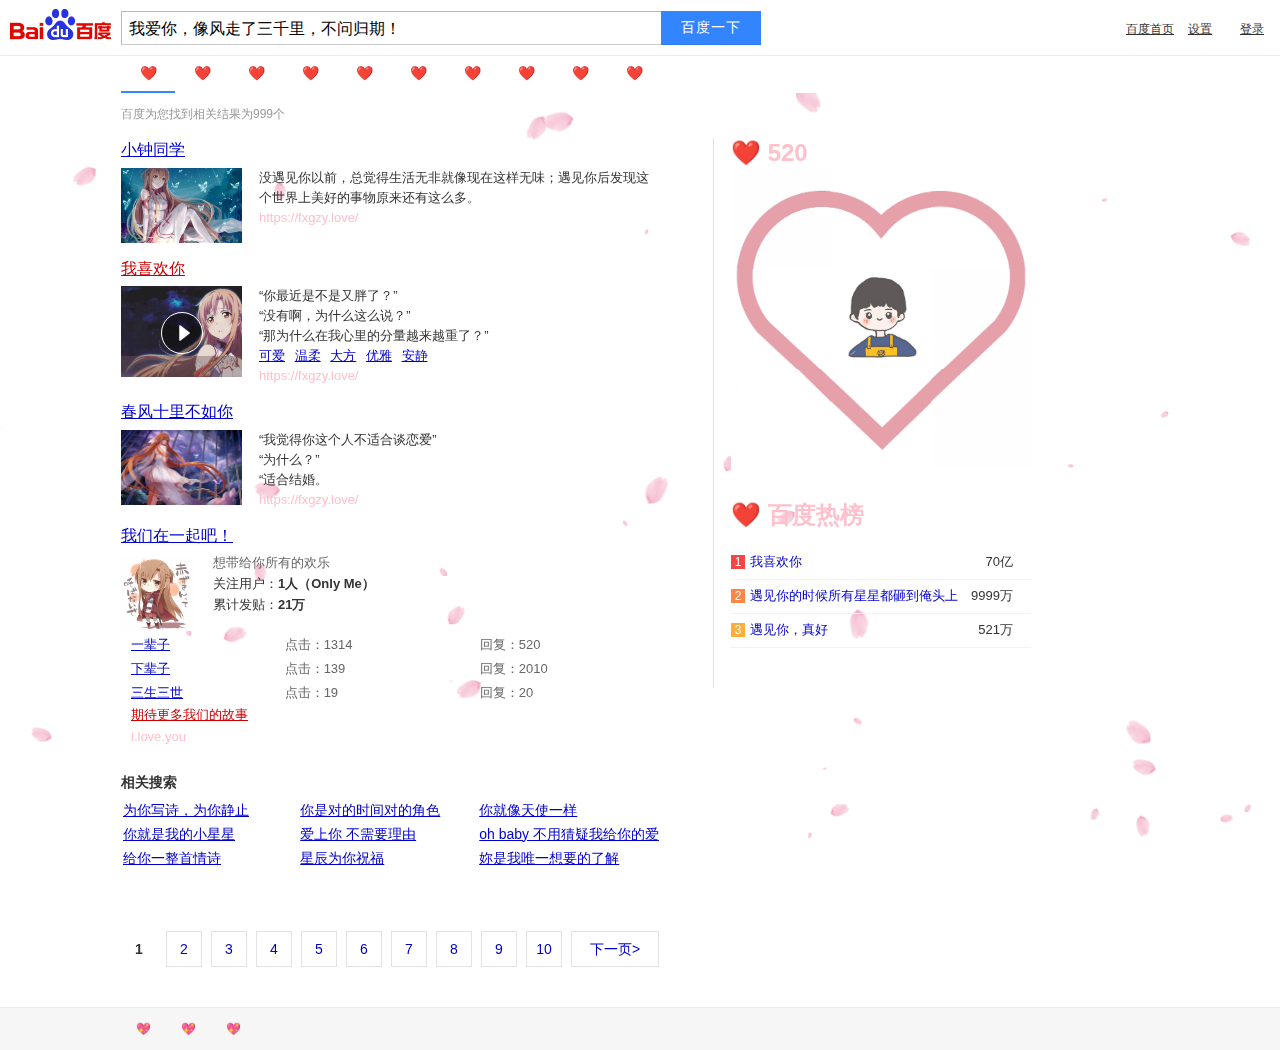
==== result.html @ 07e45dc4 "初始化" ====
<html>

<head>
    <title> 我爱你 ❤️</title>
    <meta name="language" content="zh-CN">
    <link rel="icon" type="image/x-icon" href="images/lover-icon.png">
    <link rel="search" type="application/opensearchdescription+xml" href="/content-search.xml" title="百度搜索">
    <link rel="stylesheet" href="./result.css">
</head>

<body link="#0000cc">
    <div id="wrapper" class="wrapper_l">
        <script>if (window.bds && bds.util && bds.util.setContainerWidth) {
                bds.util.setContainerWidth();
            }</script>
        <div id="head">
            <div class="head_wrapper">
                <div class="s_form">
                    <div class="s_form_wrapper">
                        <style>
                            .index-logo-srcnew {
                                display: none;
                            }

                            @media (-webkit-min-device-pixel-ratio: 2),
                            (min--moz-device-pixel-ratio: 2),
                            (-o-min-device-pixel-ratio: 2),
                            (min-device-pixel-ratio: 2) {
                                .index-logo-src {
                                    display: none;
                                }

                                .index-logo-srcnew {
                                    display: inline;
                                }
                            }
                        </style>
                        <div id="lg"><img hidefocus="true" src="images/baidu.png" width="270" height="129"></div>
                        <a href="javascript:;" id="result_logo" onmousedown="return c({'fm':'tab','tab':'logo'})"
                            target="_self"><img class="index-logo-src" src="images/baidu.png" alt="到百度首页"
                                title="到百度首页"><img class="index-logo-srcnew" src="images/baidu.png" alt="到百度首页"
                                title="到百度首页"></a>
                        <div id="form" name="f" class="fm "><input type="hidden" name="ie" value="utf-8"><input
                                type="hidden" name="f" value="8"><input type="hidden" name="rsv_bp" value="1"><input
                                type="hidden" name="ch" value=""><input type="hidden" name="tn"
                                value="SE_PclogoS_8whnvm25"><input type="hidden" name="bar" value=""><span
                                class="bg s_ipt_wr"><input id="kw" name="wd" class="s_ipt" maxlength="255"
                                    autocomplete="off" value="我爱你，像风走了三千里，不问归期！"></span><span class="bg s_btn_wr"><input
                                    type="submit" id="su" value="百度一下" class="bg s_btn"></span><span class="tools"><span
                                    id="mHolder">
                                    <div id="mCon"><span>输入法</span></div>
                                    <ul id="mMenu">
                                        <li><a href="javascript:;" name="ime_hw" target="_self">手写</a></li>
                                        <li><a href="javascript:;" name="ime_py" target="_self">拼音</a></li>
                                        <li class="ln"></li>
                                        <li><a href="javascript:;" name="ime_cl" target="_self">关闭</a></li>
                                    </ul>
                                </span></span><input type="hidden" name="oq" value="哈哈"><input type="hidden"
                                name="rsv_pq" value="b4c543330001d825"><input type="hidden" name="rsv_t"
                                value="ff166dYg03rDtVH3pdpVznQvitA+DpDrO0yeJmfh6PIgFDh++zLsp6baa2MTU0p5iCwNbWhjQVoI2g"><input
                                type="hidden" name="rqlang" value="cn"></div>
                        <div id="m"></div>
                    </div>
                </div>
                <div id="u"><a class="toindex" href="javascript:;" target="_self">百度首页</a><a href="javascript:;"
                        name="tj_settingicon" class="pf" target="_self">设置<i
                            class="c-icon c-icon-triangle-down"></i></a><a href="javascript:;" name="tj_login"
                        class="lb" onclick="return false;" target="_self">登录</a></div>
            </div>
        </div>
        <div class="s_tab" id="s_tab">
            <div class="s_tab_inner"><b>❤️</b><a href="javascript:;" wdfield="word"
                    onmousedown="return c({'fm':'tab','tab':'news'})" sync="true" target="_self">❤️</a><a
                    href="javascript:;" onmousedown="return c({'fm':'tab','tab':'video'})" target="_self">❤️</a><a
                    href="javascript:;" wdfield="word" onmousedown="return c({'fm':'tab','tab':'pic'})"
                    target="_self">❤️</a><a href="javascript:;" wdfield="word"
                    onmousedown="return c({'fm':'tab','tab':'zhidao'})" target="_self">❤️</a><a href="javascript:;"
                    wdfield="word" onmousedown="return c({'fm':'tab','tab':'wenku'})" target="_self">❤️</a><a
                    href="javascript:;" wdfield="kw" onmousedown="return c({'fm':'tab','tab':'tieba'})"
                    target="_self">❤️</a><a href="javascript:;" wdfield="q"
                    onmousedown="return c({'fm':'tab','tab':'b2b'})" target="_self">❤️</a><a href="javascript:;"
                    onmousedown="return c({'fm':'tab','tab':'map'})" target="_self">❤️</a><a href="javascript:;"
                    onmousedown="return c({'fm':'tab','tab':'more'})" target="_self">❤️</a>
            </div>
        </div>
        <div id="wrapper_wrapper">
            <!--[if IE 8]>
        <style>
            .c-input input {
                padding-top: 4px;
            }
        </style>
        <![endif]-->
            <style>
                .op-bk-polysemy-other span {
                    display: block
                }

                .op-bk-polysemy-focus a {
                    display: inline-block;
                    height: 22px;
                    line-height: 1.69em;
                    float: left;
                    border-right: 2px solid #fff;
                    background: #f5f5f5;
                    padding: 0 8px;
                    text-decoration: none;
                    color: #333
                }

                .op-bk-polysemy-focustextf span {
                    color: #38f
                }

                .op-bk-polysemy-focusrightf span {
                    display: inline-block;
                    float: left;
                    color: #ccc
                }

                .op-bk-polysemy-focusrightf a {
                    display: inline-block;
                    height: 21px;
                    line-height: 1.54em;
                    text-decoration: underline;
                    border: none;
                    background: #fff;
                    float: left;
                    padding: 0 8px;
                    color: #00c
                }

                .op-bk-polysemy-video__wrap {
                    display: none;
                    position: relative;
                    width: 100%;
                    height: 302.5px;
                    color: #fff;
                    font-size: 13px
                }

                .op-bk-polysemy-video {
                    width: 100%;
                    height: 100%;
                    outline: 0
                }

                .op-bk-polysemy-video__layer {
                    position: absolute;
                    display: none;
                    width: 100%;
                    height: 100%;
                    top: 0;
                    left: 0;
                    background-color: rgba(0, 0, 0, .6);
                    z-index: 1
                }

                .op-bk-polysemy-video__btn,
                .op-bk-polysemy-video__close,
                .op-bk-polysemy-video__replay {
                    position: absolute;
                    cursor: pointer
                }

                .op-bk-polysemy-video__close {
                    top: 5px;
                    right: 5px;
                    z-index: 2
                }

                .op-bk-polysemy-video__btn {
                    bottom: 70px;
                    left: 230px;
                    width: 76px;
                    height: 23px;
                    line-height: 23px;
                    border: 1px solid #fff;
                    text-align: center;
                    color: #fff;
                    text-decoration: none
                }

                .op-bk-polysemy-video__replay {
                    right: 10px;
                    bottom: 10px
                }

                .op-bk-polysemy-imgWrap {
                    position: relative;
                    width: 100%;
                    cursor: pointer
                }

                .op-bk-polysemy-icon {
                    position: absolute;
                    left: 40px;
                    width: 40px;
                    height: 40px;
                    border: 1px solid #fff;
                    border-radius: 50%;
                    background: url([data-uri]) no-repeat center center;
                    background-size: 100% auto
                }

                .op-bk-polysemy-logo {
                    position: absolute;
                    left: 0;
                    bottom: 0;
                    width: 100%;
                    height: 21px;
                    background: rgba(110, 88, 88, .4) url(https://baikebcs.bdimg.com/front-end/second-know/img/logo-small.png) no-repeat center center;
                    background-size: 60px auto
                }

                .op-tieba-general-otherbar span {
                    margin-left: 5px;
                    margin-right: 5px;
                    color: #999
                }

                .op-tieba-general-addnum i,
                .op-tieba-general-replay-time i {
                    font-style: normal
                }

                .op-tieba-general-mainpic {
                    position: relative
                }

                .op-tieba-general-photo {
                    position: absolute;
                    left: 0;
                    top: 0;
                    _display: none;
                    z-index: -1
                }

                .op-tieba-general-photo-link {
                    line-height: 0
                }

                .op-tieba-general-linktxt {
                    display: inline-block
                }

                .op-tieba-general-addnum,
                .op-tieba-general-replay-time {
                    color: #666
                }

                .op-tieba-general-pline {
                    margin-bottom: 3px;
                    *margin-bottom: 5px
                }

                .op-tieba-general-maintable i {
                    font-style: normal
                }

                .op-tieba-general-maintable {
                    padding-top: 2px
                }

                .op-tieba-general-mainpl {
                    padding-left: 10px
                }

                .op-tieba-general-maintable td {
                    padding-bottom: 2px;
                    padding-top: 2px
                }

                .op-tieba-general-graycolor {
                    color: #666
                }

                .op-tieba-general-main-col {
                    margin-top: -4px;
                    position: relative
                }

                .op-tieba-general-main-col p {
                    margin-top: 1px
                }

                .op-tieba-general-right {
                    margin-right: 15px
                }

                .op-tieba-general-lookmore {
                    height: 24px;
                    line-height: 24px;
                    margin-top: -2px;
                    position: relative
                }

                .op_sp_realtime_bigpic5_imgTitle span:hover {
                    text-decoration: underline
                }

                .op_sp_realtime_bigpic5_list div {
                    line-height: 1.7
                }

                .op_sp_realtime_bigpic5_list_last span {
                    padding-bottom: 5px
                }

                .op_sp_realtime_bigpic5_preBox img {
                    vertical-align: top;
                    float: left;
                    height: 81px
                }

                .op_sp_realtime_bigpic5_preBox b,
                .op_sp_realtime_bigpic5_preBox span {
                    display: block;
                    position: absolute;
                    bottom: 0;
                    left: 1px;
                    height: 20px;
                    cursor: pointer
                }

                .op_sp_realtime_bigpic5_preBox span {
                    display: block;
                    background: #000;
                    opacity: .65;
                    filter: alpha(opacity=65);
                    width: 119px
                }

                .op_sp_realtime_bigpic5_preBox b {
                    font: 400 13px/20px arial;
                    color: #fff;
                    background: url(//www.baidu.com/aladdin/img/sp_realtime/play-1.0.png) no-repeat 4px center;
                    padding-left: 20px
                }

                .source-icon {
                    vertical-align: middle;
                    width: 14px;
                    height: 14px;
                    border: 1px solid #eee;
                    border-radius: 100%;
                    margin-right: 5px;
                    margin-top: -3px
                }

                .opr-recommends-merge-title {
                    text-decoration: none
                }

                .opr-recommends-merge-title:hover {
                    text-decoration: underline
                }

                .opr-recommends-merge-imgtext {
                    display: block
                }

                .opr-recommends-merge-hide {
                    display: none
                }

                .opr-recommends-merge-p {
                    position: relative;
                    _zoom: 1
                }

                #lover {
                    transition-duration: 500ms;
                    z-index: 100000;
                }

                #lover:hover {
                    transform: scale(3);
                }

                .opr-recommends-merge-d {
                    min-height: 20px;
                    color: #999
                }

                .opr-recommends-merge-width-text {
                    width: 70px;
                    text-align: center;
                    margin: 3px auto 0;
                    font-size: 12px;
                    line-height: 18px;
                    word-break: break-all
                }

                .opr-recommends-merge-item {
                    text-align: center
                }

                .opr-recommends-merge-mask {
                    position: absolute;
                    top: 0;
                    left: 0;
                    width: 100%;
                }

                .opr-recommends-merge-more-btn i {
                    cursor: pointer
                }

                .opr-recommends-merge-layer table {
                    border-collapse: collapse;
                    border-padding: 0
                }

                .opr-recommends-merge-layer td {
                    font-size: 1em;
                    line-height: 1.67;
                    vertical-align: top
                }

                .opr-recommends-merge-lastspan {
                    display: none
                }

                .opr-recommends-merge-mbGap {
                    margin-bottom: 28px
                }

                .container_l .opr-recommends-merge-lastspan {
                    display: block
                }

                .container_l .cr-content-narrow .opr-recommends-merge-lastspan {
                    display: none
                }

                .opr-recommends-merge-dodge-wrap {
                    margin-bottom: 24px;
                    font-size: 1.1em
                }

                .opr-recommends-merge-user-layer {
                    width: 235px;
                    position: absolute;
                    border: 1px solid #eee;
                    border-radius: 2px;
                    margin-top: 10px;
                    margin-left: -60px;
                    *margin-left: -140px;
                    z-index: 998;
                    background: #fff;
                    color: #333;
                    font-size: 13px;
                    text-align: center;
                    padding: 14px 15px
                }

                .opr-recommends-merge-user-layer button {
                    margin-top: 12px;
                    font-size: 12px
                }

                .opr-recommends-merge-user-layer img {
                    top: 2px;
                    position: relative
                }

                .opr-recommends-merge-user-secondBtn {
                    margin-left: 8px
                }

                .opr-recommends-merge-user-secondBtn i {
                    -ms-transform: rotate(180deg);
                    -moz-transform: rotate(180deg);
                    -webkit-transform: rotate(180deg);
                    -o-transform: rotate(180deg)
                }

                .opr-recommends-merge-user-layer-tips {
                    position: absolute;
                    margin-top: 5px;
                    margin-left: 67px;
                    *margin-left: -22px;
                    border-left: 6px solid transparent;
                    border-right: 6px solid transparent;
                    border-bottom: 6px solid #eee;
                    width: 0;
                    height: 0;
                    z-index: 999
                }

                .opr-recommends-merge-content {
                    position: relative
                }

                .opr-recommends-merge-user-layer-tips-fff {
                    margin-top: 6px;
                    border-bottom: 6px solid #fff
                }

                .opr-recommends-merge-user-layer-hide {
                    display: none
                }

                .opr-recommends-merge-user-layer-icon {
                    position: relative;
                    top: 2px;
                    width: 14px;
                    height: 14px
                }

                .opr-recommends-merge-user-layer-con {
                    position: absolute;
                    width: 312px;
                    height: 140px;
                    top: 0;
                    padding-top: 20px;
                    z-index: 999
                }

                .opr-toplist1-title {
                    position: relative;
                    margin-bottom: 15px
                }

                .opr-toplist1-table .opr-toplist1-right {
                    text-align: right;
                    white-space: nowrap
                }

                .opr-toplist1-table .c-index {
                    min-width: 14px;
                    width: auto
                }

                .opr-toplist1-from {
                    text-align: right
                }

                .opr-toplist1-from a {
                    text-decoration: none
                }

                .opr-toplist1-new {
                    position: relative;
                    top: 1px
                }

                .opr-toplist1-st {
                    margin-bottom: 2px;
                    margin-left: 3px
                }

                .opr-toplist1-update {
                    float: right
                }

                .opr-toplist1-refresh {
                    font-size: 13px;
                    font-weight: 400;
                    text-decoration: none
                }

                .opr-toplist1-cut {
                    white-space: nowrap;
                    text-overflow: ellipsis;
                    overflow: hidden;
                    vertical-align: middle;
                    display: inline-block
                }

                .container_s .opr-toplist1-cut {
                    max-width: 217px
                }

                .container_l .opr-toplist1-cut {
                    max-width: 247px
                }
            </style>
            <div id="container" class="container_s">
                <div id="content_right" class="cr-offset">
                    <table cellspacing="0" cellpadding="0">
                        <tbody>
                            <tr>
                                <td align="left">
                                    <div id="con-ar">
                                        <div class="result-op xpath-log" tpl="right_recommends_merge"
                                            data-click="{&quot;fm&quot;:&quot;alxr&quot;,&quot;p1&quot;:1,&quot;mu&quot;:&quot;http:\/\/www.baidu.com\/s?wd=&amp;srcid=21102&quot;,&quot;rsv_stl&quot;:0,&quot;rsv_srcid&quot;:21102}">
                                            <style>
                                                .c-group-top {
                                                    margin-bottom: 0 !important;
                                                    padding: 10px 10px 11px;
                                                    border-top: 1px solid #E3E3E3;
                                                    border-left: 1px solid #E3E3E3;
                                                    border-right: 1px solid #E3E3E3
                                                }

                                                .c-group-middle {
                                                    margin-bottom: 0 !important;
                                                    padding: 0 10px 8px;
                                                    border-left: 1px solid #E3E3E3;
                                                    border-right: 1px solid #E3E3E3
                                                }

                                                .c-group-bottom {
                                                    padding: 0 10px 10px;
                                                    border-left: 1px solid #E3E3E3;
                                                    border-right: 1px solid #E3E3E3;
                                                    border-bottom: 1px solid #E3E3E3
                                                }

                                                .c-group-title {
                                                    margin-bottom: 5px
                                                }

                                                .c-group {
                                                    width: 516px !important
                                                }
                                            </style>
                                            <div class="cr-content ">
                                                <style>
                                                    .opr-recommends-merge-p,
                                                    .opr-recommends-merge-img,
                                                    .opr-recommends-merge-mask {
                                                        height: 100px;
                                                        width: 100px;
                                                    }

                                                    .opr-recommends-merge-item-vertical .opr-recommends-merge-p,
                                                    .opr-recommends-merge-item-vertical .opr-recommends-merge-img {
                                                        height: 100px;
                                                    }
                                                </style>
                                                <div class="opr-recommends-merge-content">
                                                    <div class="cr-title c-clearfix">

                                                        <span title="相关词语">❤️ 520</span>
                                                    </div>
                                                    <div class="opr-recommends-merge-panel">
                                                        <div class="c-row c-gap-top">
                                                            <div class="c-span4  opr-recommends-merge-item "
                                                                data-click="{'rsv_re_ename':'谢谢','rsv_re_uri':'3f30a2f7476349dc8a8519ace6fe312e'}">
                                                                <div class="opr-recommends-merge-p">
                                                                    <a target="_self" href="javascript:;">
                                                                        <img src="images/01.jpg"
                                                                            class="c-img c-img4 opr-recommends-merge-img"></a>
                                                                    <a class="opr-recommends-merge-mask" target="_self"
                                                                        href="javascript:;"></a>
                                                                </div>


                                                            </div>
                                                            <div class="c-span4  opr-recommends-merge-item "
                                                                data-click="{'rsv_re_ename':'怙恶不悛','rsv_re_uri':'6a9880873dcd4e22b113ff95f9b3518c'}">
                                                                <div class="opr-recommends-merge-p">
                                                                    <a target="_self" href="javascript:;"><img
                                                                            src="images/02.jpg"
                                                                            class="c-img c-img4 opr-recommends-merge-img"></a>
                                                                    <a class="opr-recommends-merge-mask" target="_self"
                                                                        href="javascript:;"></a>
                                                                </div>


                                                            </div>
                                                            <div class="c-span4  c-span-last-s opr-recommends-merge-item "
                                                                data-click="{'rsv_re_ename':'无语','rsv_re_uri':'5a8b1f6aeb344c22824de8c8e2b3932d'}">
                                                                <div class="opr-recommends-merge-p">
                                                                    <a target="_self" href="javascript:;"><img
                                                                            src="images/03.jpg"
                                                                            class="c-img c-img4 opr-recommends-merge-img"></a>
                                                                    <a class="opr-recommends-merge-mask" target="_self"
                                                                        href="javascript:;"></a>
                                                                </div>


                                                            </div>
                                                            <div class="c-span4  c-span-last opr-recommends-merge-lastspan opr-recommends-merge-item "
                                                                data-click="{'rsv_re_ename':'回话','rsv_re_uri':'bde0f4e16b1442c48ccd2aa94e74c6df'}">
                                                                <div class="opr-recommends-merge-p">
                                                                    <a target="_self" href="javascript:;"><img
                                                                            data-src="https://dss2.baidu.com/6ONYsjip0QIZ8tyhnq/it/u=3949176641,4240426765&amp;fm=58"
                                                                            data-b64-id="3949176641_4240426765_58"
                                                                            class="c-img c-img4 opr-recommends-merge-img"></a>
                                                                    <a class="opr-recommends-merge-mask" target="_self"
                                                                        href="javascript:;"></a>
                                                                </div>
                                                                <div class="c-gap-top-small"><a target="_self"
                                                                        title="回话" href="javascript:;">回话</a>
                                                                </div>
                                                                <div class="opr-recommends-merge-d">
                                                                    <p class="opr-recommends-merge-width-text">回答别人问话
                                                                    </p>
                                                                </div>
                                                            </div>
                                                        </div>
                                                        <div class="c-row c-gap-top">
                                                            <div class="c-span4  opr-recommends-merge-item "
                                                                data-click="{'rsv_re_ename':'好像','rsv_re_uri':'fb2bc6a111344a699f3e6a0ae5efca73'}">
                                                                <div class="opr-recommends-merge-p">
                                                                    <a target="_self" href="javascript:;"><img
                                                                            src="images/04.jpg"
                                                                            data-b64-id="1870460053_2750846622_58"
                                                                            class="c-img c-img4 opr-recommends-merge-img"></a>
                                                                    <a class="opr-recommends-merge-mask" target="_self"
                                                                        href="javascript:;"></a>
                                                                </div>


                                                            </div>
                                                            <div class="c-span4  opr-recommends-merge-item "
                                                                data-click="{'rsv_re_ename':'尴尬','rsv_re_uri':'ef5f4dd9033f484e8b74f3bbdd997e8e'}">
                                                                <div class="opr-recommends-merge-p" id="lover">
                                                                    <a target="_self" href="javascript:;"><img
                                                                            src="images/lover.jpg"
                                                                            data-b64-id="1356031244_4184783259_58"
                                                                            class="c-img c-img4 opr-recommends-merge-img"></a>
                                                                    <a class="opr-recommends-merge-mask" target="_self"
                                                                        href="javascript:;"></a>
                                                                </div>


                                                            </div>
                                                            <div class="c-span4  c-span-last-s opr-recommends-merge-item "
                                                                data-click="{'rsv_re_ename':'你们','rsv_re_uri':'e4d4c452e2224a50b14f78d29922ee4c'}">
                                                                <div class="opr-recommends-merge-p">
                                                                    <a target="_self" href="javascript:;"><img
                                                                            src="images/06.jpg"
                                                                            data-b64-id="4014817800_409926055_58"
                                                                            class="c-img c-img4 opr-recommends-merge-img"></a>
                                                                    <a class="opr-recommends-merge-mask" target="_self"
                                                                        href="javascript:;"></a>
                                                                </div>


                                                            </div>
                                                        </div>
                                                        <div class="c-row c-gap-top">
                                                            <div class="c-span4  opr-recommends-merge-item "
                                                                data-click="{'rsv_re_ename':'词语','rsv_re_uri':'eef583e4a993497787f59d041d7a2ae3'}">
                                                                <div class="opr-recommends-merge-p">
                                                                    <a target="_self" href="javascript:;"><img
                                                                            src="images/07.jpg"
                                                                            data-b64-id="211622640_3620576003_58"
                                                                            class="c-img c-img4 opr-recommends-merge-img"></a>
                                                                    <a class="opr-recommends-merge-mask" target="_self"
                                                                        href="javascript:;"></a>
                                                                </div>


                                                            </div>
                                                            <div class="c-span4  opr-recommends-merge-item "
                                                                data-click="{'rsv_re_ename':'纠结','rsv_re_uri':'ad0989eedaee409fac52606b8f42b5d2'}"
                                                                style="margin-top: 3px;">
                                                                <div class="opr-recommends-merge-p">
                                                                    <a target="_self" href="javascript:;"><img
                                                                            src="images/08.jpg"
                                                                            class="c-img c-img4 opr-recommends-merge-img"></a>
                                                                    <a class="opr-recommends-merge-mask" target="_self"
                                                                        href="javascript:;"></a>
                                                                </div>


                                                            </div>
                                                            <div class="c-span4  c-span-last-s opr-recommends-merge-item "
                                                                data-click="{'rsv_re_ename':'仿佛','rsv_re_uri':'49987c6f64494cd68b6dbed8dd13ab3f'}">
                                                                <div class="opr-recommends-merge-p">
                                                                    <a target="_self" href="javascript:;"><img
                                                                            src="images/09.jpg"
                                                                            class="c-img c-img4 opr-recommends-merge-img"></a>
                                                                    <a class="opr-recommends-merge-mask" target="_self"
                                                                        href="javascript:;"></a>
                                                                </div>


                                                            </div>
                                                        </div>

                                                    </div>
                                                </div>
                                            </div>
                                        </div>
                                        <div class="result-op xpath-log" tpl="right_toplist1"
                                            data-click="{&quot;fm&quot;:&quot;alxr&quot;,&quot;p1&quot;:2,&quot;mu&quot;:&quot;http:\/\/www.baidu.com&quot;,&quot;rsv_stl&quot;:0,&quot;rsv_srcid&quot;:20811}">
                                            <style>
                                                .c-group-top {
                                                    margin-bottom: 0 !important;
                                                    padding: 10px 10px 11px;
                                                    border-top: 1px solid #E3E3E3;
                                                    border-left: 1px solid #E3E3E3;
                                                    border-right: 1px solid #E3E3E3
                                                }

                                                .c-group-middle {
                                                    margin-bottom: 0 !important;
                                                    padding: 0 10px 8px;
                                                    border-left: 1px solid #E3E3E3;
                                                    border-right: 1px solid #E3E3E3
                                                }

                                                .c-group-bottom {
                                                    padding: 0 10px 10px;
                                                    border-left: 1px solid #E3E3E3;
                                                    border-right: 1px solid #E3E3E3;
                                                    border-bottom: 1px solid #E3E3E3
                                                }

                                                .c-group-title {
                                                    margin-bottom: 5px
                                                }

                                                .c-group {
                                                    width: 516px !important
                                                }
                                            </style>
                                            <div class="cr-content ">
                                                <div class="FYB_RD">
                                                    <div class="cr-title opr-toplist1-title" title="百度热榜">
                                                        ❤️ 百度热榜
                                                    </div>
                                                    <table class="c-table opr-toplist1-table">
                                                        <tbody>
                                                            <tr>

                                                                <td><span><span
                                                                            class="c-index  c-index-hot1 c-gap-icon-right-small">1</span><a
                                                                            target="_self" href="javascript:;"
                                                                            class="opr-toplist1-cut">我喜欢你
                                                                        </a></span></td>
                                                                <td class="opr-toplist1-right opr-toplist1-right-hot">
                                                                    70亿<i class="opr-toplist1-st c-icon "></i></td>
                                                            </tr>
                                                            <tr>

                                                                <td><span><span
                                                                            class="c-index  c-index-hot2 c-gap-icon-right-small">2</span><a
                                                                            target="_self" href="javascript:;"
                                                                            class="opr-toplist1-cut">遇见你的时候所有星星都砸到俺头上</a></span>
                                                                </td>
                                                                <td class="opr-toplist1-right opr-toplist1-right-hot">
                                                                    9999万<i class="opr-toplist1-st c-icon "></i></td>
                                                            </tr>
                                                            <tr>

                                                                <td><span><span
                                                                            class="c-index  c-index-hot3 c-gap-icon-right-small">3</span><a
                                                                            target="_self" href="javascript:;"
                                                                            class="opr-toplist1-cut">遇见你，真好</a></span>
                                                                </td>
                                                                <td class="opr-toplist1-right opr-toplist1-right-hot">
                                                                    521万<i class="opr-toplist1-st c-icon "></i></td>
                                                            </tr>
                                                        </tbody>


                                                    </table>
                                                </div>
                                            </div>
                                        </div>
                                    </div>
                                </td>
                            </tr>
                        </tbody>
                    </table>
                </div>
                <div class="head_nums_cont_outer OP_LOG">
                    <div class="head_nums_cont_inner" style="top:-42px">
                        <div class="search_tool_conter"><span class="c-gap-left-samll search_tool_close"><i
                                    class="c-icon searchTool-up c-icon-chevron-top-gray-s"></i>收起工具</span><span
                                class="search_tool_tf ">时间不限<i class="c-icon c-icon-triangle-down"></i></span><span
                                class="search_tool_ft c-gap-left">所有网页和文件<i
                                    class="c-icon c-icon-triangle-down"></i></span><span
                                class="search_tool_si c-gap-left">站点内检索<i
                                    class="c-icon c-icon-triangle-down"></i></span></div>
                        <div class="nums">
                            <span class="nums_text">百度为您找到相关结果为999个</span>
                        </div>
                    </div>
                </div>
                <div id="content_left">
                    <div class="result c-container " id="1" srcid="1599" tpl="se_com_default"
                        data-click="{'rsv_bdr':'0' }">
                        <h3 class="t"><a
                                data-click="{'F':'778317EA','F1':'9D73F1E4','F2':'6CA6DD6B','F3':'54E5263F','T':'1589442239','y':'FFB95FFF'}"
                                href="javascript:;" target="_self">小钟同学</a></h3>
                        <div class="c-row c-gap-top-small">
                            <div class="general_image_pic c-span6"><a class="c-img6" style="height:75px"
                                    href="javascript:;" target="_self"><img class="c-img c-img6" src="images/pic1.jpg"
                                        style="height:75px;"></a></div>
                            <div class="c-span18 c-span-last">
                                <div class="c-abstract">没遇见你以前，总觉得生活无非就像现在这样无味；遇见你后发现这个世界上美好的事物原来还有这么多。</div>
                                <div class="f13"><a target="_self" href="javascript:;" class="c-showurl"
                                        style="text-decoration:none;">https://fxgzy.love/&nbsp;</a>
                                </div>
                            </div>
                        </div>
                    </div>


                    <div class="result-op c-container xpath-log" srcid="1547" id="3" tpl="bk_polysemy"
                        mu="https://baike.baidu.com/item/哈哈/274667" data-op="{'y':'EF7F1ED6'}"
                        data-click="{'p1':'3','rsv_bdr':'0','fm':'albk',rsv_stl:''}">
                        <h3 class="t c-gap-bottom-small">
                            <a href="javascript:;" target="_self">
                                <em>我喜欢你</em></a>
                        </h3>
                        <div class="c-row">
                            <div class="op-bk-polysemy-video__wrap c-gap-bottom">
                                <i class="c-icon c-icon-close op-bk-polysemy-video__close OP_LOG_BTN"></i>
                                <div class="op-bk-polysemy-video__layer">
                                    <a class="op-bk-polysemy-video__btn" href="javascript:;" target="_self">进入百科</a>
                                    <div class="op-bk-polysemy-video__replay OP_LOG_BTN">重新播放</div>
                                </div>
                                <video class="op-bk-polysemy-video"
                                    poster="https://bkimg.cdn.bcebos.com/pic/9358d109b3de9c8282d48a5c6281800a18d843ab?x-bce-process=image/resize,m_fill,w_400,h_225,align_0"
                                    data-src="http://www.baidu.com/link?url=p4cg3b04H06K_f4_8_9eLm5Ofo2h5q64mFPehMDbCYpQKonuSDvEklzYrN8ORyx-oPswR0b_ErqUrRWQLTkZmgLk9uJVD3NAajbz6tutG5l7xSjQXeXUvnkFZyWDSCR4Yu7zfp-hugEQdauXtntcoa"
                                    controls="controls" preload="auto" controlslist="nodownload"
                                    oncontextmenu="return false">
                                </video>
                            </div>
                            <div class="c-span6">
                                <div class="op-bk-polysemy-imgWrap OP_LOG_BTN"
                                    data-url="http://www.baidu.com/link?url=2UyZke3nX7z-repkdOautH7KLfKj9p1yZ5vhXZS6MPUgjxLhX8hTtLWxAiP9cntEXLv-w2NY7TKgyxtv37yF_1wt1DVZFW4RfVGNdfSzLogHmg-zxaaPkfqcfcGrQrrY">
                                    <div class="c-img c-img6"
                                        style="height: 91px; background: url(images/pic2.jpg) no-repeat center center; background-size: cover;">
                                    </div>
                                    <i class="op-bk-polysemy-icon" style="top:25.5px"></i>
                                    <div class="op-bk-polysemy-logo"></div>
                                </div>
                            </div>
                            <div class="c-span18 c-span-last">
                                <p>“你最近是不是又胖了？”<br>
                                    “没有啊，为什么这么说？”<br>
                                    “那为什么在我心里的分量越来越重了？”</p>
                                <p>
                                    <a class="c-gap-right-small op-se-listen-recommend" href="javascript:;"
                                        target="_self" title="可爱">可爱</a>
                                    <a class="c-gap-right-small op-se-listen-recommend" href="javascript:;"
                                        target="_self" title="温柔">温柔</a>
                                    <a class="c-gap-right-small op-se-listen-recommend" href="javascript:;"
                                        target="_self" title="大方">大方</a>
                                    <a class="c-gap-right-small op-se-listen-recommend" href="javascript:;"
                                        target="_self" title="优雅">优雅</a>
                                    <a class="c-gap-right-small op-se-listen-recommend" href="javascript:;"
                                        target="_self" title="安静">安静</a>
                                </p>
                                <p class=" op-bk-polysemy-move"><span class="c-showurl">https://fxgzy.love/
                                    </span>
                                </p>
                            </div>
                        </div>
                    </div>


                    <style>
                        .c-group-top {
                            margin-bottom: 0 !important;
                            padding: 10px 10px 11px;
                            border-top: 1px solid #E3E3E3;
                            border-left: 1px solid #E3E3E3;
                            border-right: 1px solid #E3E3E3
                        }

                        .c-group-middle {
                            margin-bottom: 0 !important;
                            padding: 0 10px 8px;
                            border-left: 1px solid #E3E3E3;
                            border-right: 1px solid #E3E3E3
                        }

                        .c-group-bottom {
                            padding: 0 10px 10px;
                            border-left: 1px solid #E3E3E3;
                            border-right: 1px solid #E3E3E3;
                            border-bottom: 1px solid #E3E3E3
                        }

                        .c-group-title {
                            margin-bottom: 5px
                        }

                        .c-group {
                            width: 516px !important
                        }
                    </style>
                    <div class="result c-container " id="8" srcid="1599" tpl="se_com_default"
                        data-click="{'rsv_bdr':'0' }">
                        <h3 class="t"><a data-click="{
            'F':'778317EA',
            'F1':'9D73F1E4',
            'F2':'4CA6DC6B',
            'F3':'54E5263F',
            'T':'1589442239',
                        'y':'BFEDEDBA'
                                                }" href="javascript:;" target="_self">春风十里不如你</a></h3>
                        <div class="c-row c-gap-top-small">
                            <div class="general_image_pic c-span6"><a class="c-img6" style="height:75px"
                                    href="javascript:;" target="_self"><img class="c-img c-img6" src="images/pic3.jpg"
                                        style="height:75px;"></a></div>
                            <div class="c-span18 c-span-last">
                                <div class="c-abstract">“我觉得你这个人不适合谈恋爱”<br>
                                    “为什么？”<br>
                                    “适合结婚。</div>
                                <div class="f13"><a target="_self" href="javascript:;" class="c-showurl"
                                        style="text-decoration:none;">
                                        <style>
                                            .nor-src-wrap {
                                                position: relative;
                                            }

                                            .nor-src-icon {
                                                vertical-align: middle;
                                                width: 14px;
                                                height: 14px;
                                                border: 1px solid #eee;
                                                border-radius: 100%;
                                                margin-right: 5px;
                                                margin-top: -3px;
                                                position: relative;
                                            }

                                            .nor-src-icon-with-v {
                                                margin-right: 10px;
                                            }

                                            .nor-src-icon-v {
                                                display: inline-block;
                                                width: 10px;
                                                height: 10px;
                                                border-radius: 100%;
                                                position: absolute;
                                                left: 8px;
                                                bottom: 0;
                                                background-image: url(https://b.bdstatic.com/searchbox/icms/searchbox/img/yellow-v.png);
                                                background-size: 10px 10px;
                                            }

                                            .nor-src-icon-v.vicon-1 {
                                                background-image: url(https://b.bdstatic.com/searchbox/icms/searchbox/img/red-v.png);
                                            }

                                            .nor-src-icon-v.vicon-2 {
                                                background-image: url(https://b.bdstatic.com/searchbox/icms/searchbox/img/blue-v.png);
                                            }

                                            .nor-src-icon-v.vicon-3 {
                                                background-image: url(https://b.bdstatic.com/searchbox/icms/searchbox/img/yellow-v.png);
                                            }
                                        </style>
                                        <span class="nor-src-wrap">https://fxgzy.love/</span>
                                    </a>

                                </div>
                            </div>
                        </div>
                    </div>
                    <div class="result-op c-container xpath-log" srcid="10" fk="哈哈" id="6" tpl="tieba_general"
                        mu="http://tieba.baidu.com/f?kw=%B9%FE%B9%FE&amp;fr=ala0&amp;loc=rec" data-op="{'y':'EBFB5B77'}"
                        data-click="{'p1':'6','rsv_bdr':'0','fm':'alop',rsv_stl:'5'}">
                        <h3 class="t c-gap-bottom-small">
                            <a href="javascript:;" target="_self">
                                我们在一起吧！</a>
                        </h3>
                        <style>
                            .op-tieba-general-mainpic {
                                width: 75px;
                                margin-right: 17px;
                                float: left;
                            }

                            .op-tieba-general-main-con {
                                width: 259px;
                                float: left;
                            }

                            .op-tieba-general-main-col {
                                width: 443px;
                            }

                            .op-tieba-general-leftimg-main {
                                width: 351px;
                            }
                        </style>
                        <table class="op-tieba-general-maintable" width="100%" cellspacing="0" cellpadding="0"
                            border="0">
                            <tbody>
                                <tr>
                                    <td class="op-tieba-general-firsttd" colspan="3">
                                        <div class="op-tieba-general-mainpic"><a class="op-tieba-general-photo-link"
                                                href="javascript:;" target="_self"><img class="c-img4"
                                                    src="./images/pic4.jpg"></a>
                                        </div>
                                        <div class="op-tieba-general-main-col op-tieba-general-main-con">
                                            <p class="c-gray">想带给你所有的欢乐</p>
                                            <p><span>关注用户：<strong>1人（Only Me）</strong></span></p>
                                            <p><span>累计发贴：<strong>21万</strong></span></p>

                                        </div>
                                    </td>
                                </tr>
                                <tr>
                                    <td class="op-tieba-general-firsttd op-tieba-general-mainpl"><a href="javascript:;"
                                            target="_self" class="op-tieba-general-linktxt">一辈子</a>
                                    </td>
                                    <td class="op-tieba-general-graycolor"><span class="c-gap-right-small">点击：<i
                                                class="op-mthread1-clicknum">1314</i></span></td>
                                    <td class="op-tieba-general-graycolor"><span>回复：<i
                                                class="op-mthread1-replaynumber">520</i></span>
                                    </td>
                                </tr>
                                <tr>
                                    <td class="op-tieba-general-firsttd op-tieba-general-mainpl"><a href="javascript:;"
                                            target="_self" class="op-tieba-general-linktxt">下辈子</a>
                                    </td>
                                    <td class="op-tieba-general-graycolor"><span class="c-gap-right-small">点击：<i
                                                class="op-mthread2-clicknum">139</i></span></td>
                                    <td class="op-tieba-general-graycolor"><span>回复：<i
                                                class="op-mthread2-replaynumber">2010</i></span>
                                    </td>
                                </tr>
                                <tr>
                                    <td class="op-tieba-general-firsttd op-tieba-general-mainpl"><a href="javascript:;"
                                            target="_self" class="op-tieba-general-linktxt">三生三世</a>
                                    </td>
                                    <td class="op-tieba-general-graycolor"><span class="c-gap-right-small">点击：<i
                                                class="op-mthread3-clicknum">19</i></span></td>
                                    <td class="op-tieba-general-graycolor"><span>回复：<i
                                                class="op-mthread3-replaynumber">20</i></span></td>
                                </tr>
                            </tbody>
                        </table>
                        <div class="op-tieba-general-lookmore op-tieba-general-mainpl"><a href="javascript:;"
                                target="_self"><em>期待更多我们的故事</em></a>
                        </div>
                        <div class="c-showurl op-tieba-general-mainpl">
                            <span class="c-showurl">i.love.you</span><span class="c-tools"
                                id="tools_14207815823447778962_6"><a class="c-tip-icon" href="javascript:;"
                                    target="_self"><i class="c-icon c-icon-triangle-down-g"></i></a></span><a
                                target="_self" href="javascript:;"></a>
                        </div>
                    </div>
                    <style>
                        .c-group-top {
                            margin-bottom: 0 !important;
                            padding: 10px 10px 11px;
                            border-top: 1px solid #E3E3E3;
                            border-left: 1px solid #E3E3E3;
                            border-right: 1px solid #E3E3E3
                        }

                        .c-group-middle {
                            margin-bottom: 0 !important;
                            padding: 0 10px 8px;
                            border-left: 1px solid #E3E3E3;
                            border-right: 1px solid #E3E3E3
                        }

                        .c-group-bottom {
                            padding: 0 10px 10px;
                            border-left: 1px solid #E3E3E3;
                            border-right: 1px solid #E3E3E3;
                            border-bottom: 1px solid #E3E3E3
                        }

                        .c-group-title {
                            margin-bottom: 5px
                        }

                        .c-group {
                            width: 516px !important
                        }
                    </style>
                </div>
                <div style="clear:both;height:0;"></div>
                <div id="rs">
                    <div class="tt">相关搜索</div>
                    <table cellpadding="0">
                        <tbody>
                            <tr>
                                <th>
                                    <a href="javascript:;" target="_self">为你写诗，为你静止</a>
                                </th>
                                <td></td>
                                <th>
                                    <a href="javascript:;" target="_self">你是对的时间对的角色</a>
                                </th>
                                <td></td>
                                <th>
                                    <a href="javascript:;" target="_self">你就像天使一样</a>
                                </th>
                            </tr>
                            <tr>
                                <th>
                                    <a href="javascript:;" target="_self">你就是我的小星星</a>
                                </th>
                                <td></td>
                                <th>
                                    <a href="javascript:;" target="_self">爱上你
                                        不需要理由</a>
                                </th>
                                <td></td>
                                <th>
                                    <a href="javascript:;" target="_self">oh
                                        baby 不用猜疑我给你的爱</a>
                                </th>
                            </tr>
                            <tr>
                                <th>
                                    <a href="javascript:;" target="_self">给你一整首情诗</a>
                                </th>
                                <td></td>
                                <th>
                                    <a href="javascript:;" target="_self">星辰为你祝福</a>
                                </th>
                                <td></td>
                                <th>
                                    <a href="javascript:;" target="_self">妳是我唯一想要的了解 </a>
                                </th>
                            </tr>
                        </tbody>
                    </table>
                </div>
                <div id="page">
                    <strong><span class="fk fk_cur"><i class="c-icon c-icon-bear-p"></i></span><span
                            class="pc">1</span></strong><a href="javascript:;" target="_self"><span class="fk fkd"><i
                                class="c-icon c-icon-bear-pn"></i></span><span class="pc">2</span></a><a
                        href="javascript:;" target="_self"><span class="fk"><i
                                class="c-icon c-icon-bear-pn"></i></span><span class="pc">3</span></a><a
                        href="javascript:;" target="_self"><span class="fk fkd"><i
                                class="c-icon c-icon-bear-pn"></i></span><span class="pc">4</span></a><a
                        href="javascript:;" target="_self"><span class="fk"><i
                                class="c-icon c-icon-bear-pn"></i></span><span class="pc">5</span></a><a
                        href="javascript:;" target="_self"><span class="fk fkd"><i
                                class="c-icon c-icon-bear-pn"></i></span><span class="pc">6</span></a><a
                        href="javascript:;" target="_self"><span class="fk"><i
                                class="c-icon c-icon-bear-pn"></i></span><span class="pc">7</span></a><a
                        href="javascript:;" target="_self"><span class="fk fkd"><i
                                class="c-icon c-icon-bear-pn"></i></span><span class="pc">8</span></a><a
                        href="javascript:;" target="_self"><span class="fk"><i
                                class="c-icon c-icon-bear-pn"></i></span><span class="pc">9</span></a><a
                        href="javascript:;" target="_self"><span class="fk fkd"><i
                                class="c-icon c-icon-bear-pn"></i></span><span class="pc">10</span></a><a
                        href="javascript:;" class="n" target="_self">下一页&gt;</a>
                </div>
                <div id="content_bottom">
                </div>
            </div>
            <div id="foot">
                <div class="foot-inner"><span id="help" style="float:left;padding-left:121px"><a href="javascript:;"
                            target="_self"
                            onmousedown="return c({'fm':'behb','tab':'help','url':this.href,'title':this.innerHTML})">💖</a><a
                            href="javascript:;" target="_self"
                            onmousedown="return c({'fm':'behb','tab':'jubao','url':this.href,'title':this.innerHTML})">💖</a><a
                            class="feedback" onclick="return false;" href="javascript:;" target="_self"
                            onmousedown="return ns_c({'fm':'behb','tab':'feedback'})">💖</a></span></div>
            </div>
            <div class="c-tips-container" id="c-tips-container"></div>
        </div>
    </div>
    <audio id="music" autoplay="autoplay" loop="loop">
        <source src="./bgMusic.mp3" type="audio/mpeg">
    </audio>
    <script type="text/javascript"
        src="https://dss1.bdstatic.com/5eN1bjq8AAUYm2zgoY3K/r/www/cache/static/protocol/https/jquery/jquery-1.10.2.min_65682a2.js"></script>
    <script src="sakura.js"></script>
    <script>
        let loveWords = [
            '如果我不讨你喜欢，你直接爱上我好了',
            '打你名字再多遍都不费劲，输入法会自己跑出来',
            '你喜欢星星吗？我才不摘给你，我要把它们藏进我的眼睛，每天对着你blingbling',
            '你笑的时候真好看，像月牙里装满了星星',
            '我不知道流星能飞多久，值不值得追求;我不知道樱花能开多久，值不值得等候。但我知道你就像烟花般美丽，像恒星般永恒，值得我用一生去保留',
            '如果一滴水代表一个祝福，我送你一个东海;如果一颗星代表一份幸福，我送你一条银河;如果一棵树代表一份思念，我送你一片森林',
            '不思进取，思你',
            '时光还在，你还在',
            '假如可以的话，我愿意花去生命中的每一分每一秒，陪着你',
            '唱一首写不完的歌，荡漾着爱你的音符',
            '对于世界而言，你是一个人;但是对于我而言，你是我的整个世界',
        ];
        let allLinks = document.getElementsByTagName("a");
        for (let i = 0; i < allLinks.length; i++) {
            allLinks[i].href = "javascript:;"
            allLinks[i].target = "_self";
            allLinks[i].onclick = () => {
                document.getElementById("music").play();
                alert(loveWords[Math.floor(Math.random() * loveWords.length)]);
            };
        }
    </script>
    <script src="./cursor-effect.js"></script>
    <canvas
        style="position: fixed; left: 0px; top: 0px; z-index: 2147483647; pointer-events: none; width: 1214px; height: 925px;"
        width="1214" height="925"></canvas>
    <!---->
    <canvas height="925" width="1214" style="position: fixed;left: 0;top: 0;pointer-events: none;z-index: -1;"
        id="canvas_sakura"></canvas>
    <!---->

</body>

</html>
---- result.css ----
body {
    color: #333;
    background: #fff;
    padding: 6px 0 0;
    margin: 0;
    position: relative;
    min-width: 900px
}

body,
th,
td,
.p1,
.p2 {
    font-family: arial
}

p,
form,
ol,
ul,
li,
dl,
dt,
dd,
h3 {
    margin: 0;
    padding: 0;
    list-style: none
}

input {
    padding-top: 0;
    padding-bottom: 0;
    -moz-box-sizing: border-box;
    -webkit-box-sizing: border-box;
    box-sizing: border-box
}

table,
img {
    border: 0
}

td {
    font-size: 9pt;
    line-height: 18px
}

em {
    font-style: normal;
    color: #c00
}

a em {
    text-decoration: underline
}

cite {
    font-style: normal;
    color: pink
}

.m,
a.m {
    color: #666
}

a.m:visited {
    color: #606
}

.g,
a.g {
    color: pink
}

.c {
    color: #77c
}

.f14 {
    font-size: 14px
}

.f10 {
    font-size: 10.5pt
}

.f16 {
    font-size: 16px
}

.f13 {
    font-size: 13px
}

.bg {
    background-image: url(https://dss1.bdstatic.com/5eN1bjq8AAUYm2zgoY3K/r/www/cache/static/protocol/https/global/img/icons_441e82f.png);
    _background-image: url(https://dss1.bdstatic.com/5eN1bjq8AAUYm2zgoY3K/r/www/cache/static/protocol/https/global/img/icons_d5b04cc.gif);
    background-repeat: no-repeat
}

#u,
#head,
#tool,
#search,
#foot {
    font-size: 12px
}

.logo {
    width: 117px;
    height: 38px;
    cursor: pointer
}

.p1 {
    line-height: 120%;
    margin-left: -12pt
}

.p2 {
    width: 100%;
    line-height: 120%;
    margin-left: -12pt
}

#wrapper {
    _zoom: 1
}

#container {
    word-break: break-all;
    word-wrap: break-word;
    position: relative
}

.container_s {
    width: 1002px
}

.container_l {
    width: 1222px
}

#content_left {
    width: 636px;
    float: left;
    padding-left: 35px
}

#content_right {
    border-left: 1px solid #e1e1e1;
    float: right
}

.container_s #content_right {
    width: 271px
}

.container_l #content_right {
    width: 434px
}

.content_none {
    padding-left: 35px
}

#u {
    color: #999;
    white-space: nowrap;
    position: absolute;
    right: 10px;
    top: 4px;
    z-index: 299
}

#u a {
    color: #00c;
    margin: 0 5px
}

#u .reg {
    margin: 0
}

#u .last {
    margin-right: 0
}

#u .un {
    font-weight: 700;
    margin-right: 5px
}

#u ul {
    width: 100%;
    background: #fff;
    border: 1px solid #9b9b9b
}

#u li {
    height: 25px
}

#u li a {
    width: 100%;
    height: 25px;
    line-height: 25px;
    display: block;
    text-align: left;
    text-decoration: none;
    text-indent: 6px;
    margin: 0;
    filter: none \9
}

#u li a:hover {
    background: #ebebeb
}

#u li.nl {
    border-top: 1px solid #ebebeb
}

#user {
    display: inline-block
}

#user_center {
    position: relative;
    display: inline-block
}

#user_center .user_center_btn {
    margin-right: 5px
}

.userMenu {
    width: 64px;
    position: absolute;
    right: 7px;
    _right: 2px;
    top: 15px;
    top: 14px \9;
    *top: 15px;
    padding-top: 4px;
    display: none;
    *background: #fff
}

#head {
    padding-left: 35px;
    margin-bottom: 20px;
    width: 900px
}

.fm {
    clear: both;
    position: relative;
    z-index: 297
}

.nv a,
.nv b,
.btn,
#page,
#more {
    font-size: 14px
}

.s_nav {
    height: 45px
}

.s_nav .s_logo {
    margin-right: 20px;
    float: left
}

.s_nav .s_logo img {
    border: 0;
    display: block
}

.s_tab {
    line-height: 18px;
    padding: 20px 0 0;
    float: left
}

.s_nav a {
    color: #00c;
    font-size: 14px
}

.s_nav b {
    font-size: 14px
}

.s_ipt_wr {
    width: 536px;
    height: 30px;
    display: inline-block;
    margin-right: 5px;
    background-position: 0 -96px;
    border: 1px solid #b6b6b6;
    border-color: #7b7b7b #b6b6b6 #b6b6b6 #7b7b7b;
    vertical-align: top
}

.s_ipt {
    width: 523px;
    height: 22px;
    font: 16px/18px arial;
    line-height: 22px;
    margin: 5px 0 0 7px;
    padding: 0;
    background: #fff;
    border: 0;
    outline: 0;
    -webkit-appearance: none
}

.s_btn {
    width: 95px;
    height: 32px;
    padding-top: 2px \9;
    font-size: 14px;
    padding: 0;
    background-color: #ddd;
    background-position: 0 -48px;
    border: 0;
    cursor: pointer
}

.s_btn_h {
    background-position: -240px -48px
}

.s_btn_wr {
    width: 97px;
    height: 34px;
    display: inline-block;
    background-position: -120px -48px;
    *position: relative;
    z-index: 0;
    vertical-align: top
}

.fm_red .s_ipt_wr,
.fm_red .s_ipt_wr.iptfocus,
.fm_red .s_ipt_wr:hover,
.fm_red .s_ipt_wr.ipthover {
    border-color: #e10602 transparent #e10602 #e10602
}

.fm_red .s_btn {
    background-color: #e10602;
    border-bottom: 1px solid #c30602
}

.yy_fm .s_ipt_wr,
.yy_fm .s_ipt_wr.iptfocus,
.yy_fm .s_ipt_wr:hover,
.yy_fm .s_ipt_wr.ipthover {
    border-color: #e10602 transparent #e10602 #e10602;
    animation: yy-ipt .2s;
    -moz-animation: yy-ipt .2s;
    -webkit-animation: yy-ipt .2s;
    -o-animation: yy-ipt .2s
}

.yy_fm .s_btn {
    background-color: #e10602;
    border-bottom: 1px solid #c30602;
    animation: yunying .2s;
    -moz-animation: yunying .2s;
    -webkit-animation: yunying .2s;
    -o-animation: yunying .2s
}

.yy_fm_blue .s_ipt_wr,
.yy_fm_blue .s_ipt_wr.iptfocus,
.yy_fm_blue .s_ipt_wr:hover,
.yy_fm_blue .s_ipt_wr.ipthover {
    animation: yy-ipt-blue .2s;
    border-color: #4791ff transparent #4791ff #4791ff
}

.yy_fm_blue .s_btn {
    animation: yunying-blue .2s;
    background-color: #3385ff;
    border-bottom: 1px solid #2d78f4
}

@keyframes yy-ipt {
    0% {
        border-color: #4791ff transparent #4791ff #4791ff
    }

    100% {
        border-color: #e10602 transparent #e10602 #e10602
    }
}

@-moz-keyframes yy-ipt {
    0% {
        border-color: #4791ff transparent #4791ff #4791ff
    }

    100% {
        border-color: #e10602 transparent #e10602 #e10602
    }
}

@-webkit-keyframes yy-ipt {
    0% {
        border-color: #4791ff transparent #4791ff #4791ff
    }

    100% {
        border-color: #e10602 transparent #e10602 #e10602
    }
}

@-o-keyframes yy-ipt {
    0% {
        border-color: #4791ff transparent #4791ff #4791ff
    }

    100% {
        border-color: #e10602 transparent #e10602 #e10602
    }
}

@keyframes yy-ipt-blue {
    0% {
        border-color: #e10602 transparent #e10602 #e10602
    }

    100% {
        border-color: #4791ff transparent #4791ff #4791ff
    }
}

@-moz-keyframes yy-ipt-blue {
    0% {
        border-color: #e10602 transparent #e10602 #e10602
    }

    100% {
        border-color: #4791ff transparent #4791ff #4791ff
    }
}

@-webkit-keyframes yy-ipt-blue {
    0% {
        border-color: #e10602 transparent #e10602 #e10602
    }

    100% {
        border-color: #4791ff transparent #4791ff #4791ff
    }
}

@-o-keyframes yy-ipt-blue {
    0% {
        border-color: #e10602 transparent #e10602 #e10602
    }

    100% {
        border-color: #4791ff transparent #4791ff #4791ff
    }
}

@keyframes yunying {
    0% {
        background-color: #3385ff;
        border-bottom: 1px solid #2d78f4
    }

    100% {
        background-color: #e10602;
        border-bottom: 1px solid #c30602
    }
}

@-moz-keyframes yunying {
    0% {
        background-color: #3385ff;
        border-bottom: 1px solid #2d78f4
    }

    100% {
        background-color: #e10602;
        border-bottom: 1px solid #c30602
    }
}

@-webkit-keyframes yunying {
    0% {
        background-color: #3385ff;
        border-bottom: 1px solid #2d78f4
    }

    100% {
        background-color: #e10602;
        border-bottom: 1px solid #c30602
    }
}

@-o-keyframes yunying {
    0% {
        background-color: #3385ff;
        border-bottom: 1px solid #2d78f4
    }

    100% {
        background-color: #e10602;
        border-bottom: 1px solid #c30602
    }
}

@keyframes yunying-blue {
    0% {
        background-color: #e10602;
        border-bottom: 1px solid #c30602
    }

    100% {
        background-color: #3385ff;
        border-bottom: 1px solid #2d78f4
    }
}

@-moz-keyframes yunying-blue {
    0% {
        background-color: #e10602;
        border-bottom: 1px solid #c30602
    }

    100% {
        background-color: #3385ff;
        border-bottom: 1px solid #2d78f4
    }
}

@-webkit-keyframes yunying-blue {
    0% {
        background-color: #e10602;
        border-bottom: 1px solid #c30602
    }

    100% {
        background-color: #3385ff;
        border-bottom: 1px solid #2d78f4
    }
}

@-o-keyframes yunying-blue {
    0% {
        background-color: #e10602;
        border-bottom: 1px solid #c30602
    }

    100% {
        background-color: #3385ff;
        border-bottom: 1px solid #2d78f4
    }
}

.sethf {
    padding: 0;
    margin: 0;
    font-size: 14px
}

.set_h {
    display: none;
    behavior: url(#default#homepage)
}

.set_f {
    display: none
}

.shouji {
    margin-left: 19px
}

.shouji a {
    text-decoration: none
}

#head .bdsug {
    top: 33px
}

#search form {
    position: relative
}

#search form .bdsug {
    bottom: 33px
}

.bdsug {
    display: none;
    position: absolute;
    z-index: 1;
    width: 538px;
    background: #fff;
    border: 1px solid #ccc;
    _overflow: hidden;
    box-shadow: 1px 1px 3px #ededed;
    -webkit-box-shadow: 1px 1px 3px #ededed;
    -moz-box-shadow: 1px 1px 3px #ededed;
    -o-box-shadow: 1px 1px 3px #ededed
}

.bdsug.bdsugbg ul {
    background: url(https://dss1.bdstatic.com/5eN1bjq8AAUYm2zgoY3K/r/www/cache/static/protocol/https/home/img/sugbg_1762fe7.png) 100% 100% no-repeat;
    background-size: 100px 110px;
    background-image: url(https://dss1.bdstatic.com/5eN1bjq8AAUYm2zgoY3K/r/www/cache/static/protocol/https/home/img/sugbg_90fc9cf.gif) \9
}

.bdsug li {
    width: 522px;
    color: #000;
    font: 14px arial;
    line-height: 22px;
    padding: 0 8px;
    position: relative;
    cursor: default
}

.bdsug li.bdsug-s {
    background: #f0f0f0
}

.bdsug-store span,
.bdsug-store b {
    color: #7A77C8
}

.bdsug-store-del {
    font-size: 12px;
    color: #666;
    text-decoration: underline;
    position: absolute;
    right: 8px;
    top: 0;
    cursor: pointer;
    display: none
}

.bdsug-s .bdsug-store-del {
    display: inline-block
}

.bdsug-ala {
    display: inline-block;
    border-bottom: 1px solid #e6e6e6
}

.bdsug-ala h3 {
    line-height: 14px;
    background: url(//www.baidu.com/img/sug_bd.png) no-repeat left center;
    margin: 8px 0 5px;
    font-size: 12px;
    font-weight: 400;
    color: #7B7B7B;
    padding-left: 20px
}

.bdsug-ala p {
    font-size: 14px;
    font-weight: 700;
    padding-left: 20px
}

.bdsug .bdsug-direct {
    width: auto;
    padding: 0;
    border-bottom: 1px solid #f1f1f1
}

.bdsug .bdsug-direct p {
    color: #00c;
    font-weight: 700;
    line-height: 34px;
    padding: 0 8px;
    cursor: pointer;
    white-space: nowrap;
    overflow: hidden
}

.bdsug .bdsug-direct p img {
    width: 16px;
    height: 16px;
    margin: 7px 6px 9px 0;
    vertical-align: middle
}

.bdsug .bdsug-direct p span {
    margin-left: 8px
}

.bdsug .bdsug-direct p i {
    font-size: 12px;
    line-height: 100%;
    font-style: normal;
    font-weight: 400;
    color: #fff;
    background-color: #2b99ff;
    display: inline;
    text-align: center;
    padding: 1px 5px;
    *padding: 2px 5px 0;
    margin-left: 8px;
    overflow: hidden
}

.bdsug .bdsug-pcDirect {
    color: #000;
    font-size: 14px;
    line-height: 30px;
    height: 30px;
    background-color: #f8f8f8
}

.bdsug .bdsug-pc-direct-tip {
    position: absolute;
    right: 15px;
    top: 8px;
    width: 55px;
    height: 15px;
    display: block;
    background: url(https://dss1.bdstatic.com/5eN1bjq8AAUYm2zgoY3K/r/www/cache/static/protocol/https/global/img/pc_direct_42d6311.png) no-repeat 0 0
}

.bdsug li.bdsug-pcDirect-s {
    background-color: #f0f0f0
}

.bdsug .bdsug-pcDirect-is {
    color: #000;
    font-size: 14px;
    line-height: 22px;
    background-color: #f8f8f8
}

.bdsug .bdsug-pc-direct-tip-is {
    position: absolute;
    right: 15px;
    top: 3px;
    width: 55px;
    height: 15px;
    display: block;
    background: url(https://dss1.bdstatic.com/5eN1bjq8AAUYm2zgoY3K/r/www/cache/static/protocol/https/global/img/pc_direct_42d6311.png) no-repeat 0 0
}

.bdsug li.bdsug-pcDirect-is-s {
    background-color: #f0f0f0
}

.bdsug .bdsug-pcDirect-s .bdsug-pc-direct-tip,
.bdsug .bdsug-pcDirect-is-s .bdsug-pc-direct-tip-is {
    background-position: 0 -15px
}

.bdsug .bdsug-newicon {
    color: #929292;
    opacity: .7;
    font-size: 12px;
    display: inline-block;
    line-height: 22px;
    letter-spacing: 2px
}

.bdsug .bdsug-s .bdsug-newicon {
    opacity: 1
}

.bdsug .bdsug-newicon i {
    letter-spacing: 0;
    font-style: normal
}

.bdsug .bdsug-feedback-wrap {
    text-align: right;
    background: #fafafa;
    color: #666;
    height: 25px;
    line-height: 27px
}

.bdsug .bdsug-feedback {
    margin-right: 10px;
    text-decoration: underline;
    color: #666
}

.toggle-underline {
    text-decoration: none
}

.toggle-underline:hover {
    text-decoration: underline
}

#tb_mr {
    color: #00c;
    cursor: pointer;
    position: relative;
    z-index: 298
}

#tb_mr b {
    font-weight: 400;
    text-decoration: underline
}

#tb_mr small {
    font-size: 11px
}

#page {
    font: 14px arial;
    white-space: nowrap;
    padding-left: 35px
}

#page a,
#page strong {
    display: inline-block;
    vertical-align: text-bottom;
    height: 66px;
    text-align: center;
    line-height: 34px;
    text-decoration: none;
    overflow: hidden;
    margin-right: 9px;
    background: #fff
}

#page a {
    cursor: pointer
}

#page a:hover {
    background: 0 0
}

#page .n:hover,
#page a:hover .pc {
    background: #f2f8ff;
    border: 1px solid #38f
}

#page .n {
    height: 34px;
    padding: 0 18px;
    border: 1px solid #e1e2e3
}

#page span {
    display: block
}

#page .pc {
    width: 34px;
    height: 34px;
    border: 1px solid #e1e2e3;
    cursor: pointer
}

#page .fk {
    width: 24px;
    height: 24px;
    margin-bottom: 6px;
    margin-left: 6px;
    cursor: pointer
}

#page strong .fk,
#page strong .pc {
    cursor: auto
}

#page .fk .c-icon-bear-pn {
    top: -3px;
    position: relative
}

#page .fkd .c-icon-bear-pn {
    top: 3px;
    position: relative
}

#page .fk_cur .c-icon-bear-p {
    top: -2px;
    position: relative
}

#page strong .pc {
    border: 0;
    width: 36px;
    height: 36px;
    line-height: 36px
}

#page .nums {
    display: inline-block;
    vertical-align: text-bottom;
    height: 36px;
    line-height: 36px;
    margin-left: 10px
}

#rs {
    width: 900px;
    background: #fff;
    padding: 8px 0;
    margin: 20px 0 0 15px
}

#rs td {
    width: 5%
}

#rs th {
    font-size: 14px;
    font-weight: 400;
    line-height: 19px;
    white-space: nowrap;
    text-align: left;
    vertical-align: top
}

#rs .tt {
    font-weight: 700;
    padding: 0 10px 0 20px
}

#rs_top {
    font-size: 14px;
    margin-bottom: 22px
}

#rs_top a {
    margin-right: 18px
}

#container .rs {
    margin: 30px 0 20px;
    padding: 5px 0 15px;
    font-size: 14px;
    width: 540px;
    padding-left: 121px;
    position: relative;
    background-color: #fafafa
}

#container .noback {
    background-color: #fff
}

#content_left .rs {
    margin-left: -121px
}

#container .rs table {
    width: 540px
}

#container .rs td {
    width: 5px
}

#container .rs th {
    font-size: 14px;
    font-weight: 400;
    white-space: nowrap;
    text-align: left;
    vertical-align: top;
    width: 175px;
    line-height: 22px
}

#container .rs .tt {
    font-weight: 700;
    padding: 0 10px 0 20px;
    padding: 0;
    line-height: 30px;
    font-size: 16px
}

#container .rs a {
    margin: 0;
    height: 24px;
    width: 173px;
    display: inline-block;
    line-height: 25px;
    border: 1px solid #ebebeb;
    text-align: center;
    vertical-align: middle;
    overflow: hidden;
    outline: 0;
    color: #333;
    background-color: #fff;
    text-decoration: none
}

#container .rs a:hover {
    border-color: #388bff
}

.c-tip-con .c-tip-menu-b ul {
    width: 100px
}

.c-tip-con .c-tip-menu-b ul {
    text-align: center
}

.c-tip-con .c-tip-menu-b li a {
    display: block;
    text-decoration: none;
    cursor: pointer;
    background-color: #fff;
    padding: 3px 0;
    color: #666
}

.c-tip-con .c-tip-menu-b li a:hover {
    display: block;
    background-color: #ebebeb
}

#search {
    width: 900px;
    padding: 35px 0 16px 35px
}

#search .s_help {
    position: relative;
    top: 10px
}

#foot {
    height: 20px;
    line-height: 20px;
    color: #77c;
    background: #e6e6e6;
    text-align: center
}

#foot span {
    color: #666
}

.site_tip {
    font-size: 12px;
    margin-bottom: 20px
}

.site_tip_icon {
    width: 56px;
    height: 56px;
    background: url(//www.baidu.com/aladdin/img/tools/tools-3.png) -288px 0 no-repeat
}

.to_zhidao,
.to_tieba,
.to_zhidao_bottom {
    font-size: 16px;
    line-height: 24px;
    margin: 20px 0 0 35px
}

.to_tieba .c-icon-tieba {
    float: left
}

.f {
    line-height: 115%;
    *line-height: 120%;
    font-size: 100%;
    width: 33.7em;
    word-break: break-all;
    word-wrap: break-word
}

.h {
    margin-left: 8px;
    width: 100%
}

.r {
    word-break: break-all;
    cursor: hand;
    width: 238px
}

.t {
    font-weight: 400;
    font-size: medium;
    margin-bottom: 1px
}

.pl {
    padding-left: 3px;
    height: 8px;
    padding-right: 2px;
    font-size: 14px
}

.mo,
a.mo:link,
a.mo:visited {
    color: #666;
    font-size: 100%;
    line-height: 10px
}

.htb {
    margin-bottom: 5px
}

.jc a {
    color: #c00
}

a font[size="3"] font,
font[size="3"] a font {
    text-decoration: underline
}

div.blog,
div.bbs {
    color: #707070;
    padding-top: 2px;
    font-size: 13px
}

.result {
    width: 33.7em;
    table-layout: fixed
}

.result-op .f {
    word-wrap: normal
}

.nums {
    font-size: 12px;
    color: #999
}

.tools {
    position: absolute;
    top: 10px;
    white-space: nowrap
}

#mHolder {
    width: 62px;
    position: relative;
    z-index: 296;
    top: -18px;
    margin-left: 9px;
    margin-right: -12px;
    display: none
}

#mCon {
    height: 18px;
    position: absolute;
    top: 3px;
    top: 6px \9;
    cursor: pointer;
    line-height: 18px
}

.wrapper_l #mCon {
    right: 7px
}

#mCon span {
    color: #00c;
    display: block
}

#mCon .hw {
    text-decoration: underline;
    cursor: pointer;
    display: inline-block
}

#mCon .pinyin {
    display: inline-block
}

#mCon .c-icon-chevron-unfold2 {
    margin-left: 5px
}

#mMenu {
    width: 56px;
    border: 1px solid #9b9b9b;
    position: absolute;
    right: 7px;
    top: 23px;
    display: none;
    background: #fff
}

#mMenu a {
    width: 100%;
    height: 100%;
    color: #00c;
    display: block;
    line-height: 22px;
    text-indent: 6px;
    text-decoration: none;
    filter: none \9
}

#mMenu a:hover {
    background: #ebebeb
}

#mMenu .ln {
    height: 1px;
    background: #ebebeb;
    overflow: hidden;
    font-size: 1px;
    line-height: 1px;
    margin-top: -1px
}

.op_LAMP {
    background: url(//www.baidu.com/cache/global/img/aladdinIcon-1.0.gif) no-repeat 0 2px;
    color: #77C;
    display: inline-block;
    font-size: 13px;
    height: 12px;
    *height: 14px;
    width: 16px;
    text-decoration: none;
    zoom: 1
}

.EC_mr15 {
    margin-left: 0
}

.pd15 {
    padding-left: 0
}

.map_1 {
    width: 30em;
    font-size: 80%;
    line-height: 145%
}

.map_2 {
    width: 25em;
    font-size: 80%;
    line-height: 145%
}

.favurl {
    background-repeat: no-repeat;
    background-position: 0 1px;
    padding-left: 20px
}

.dan_tip {
    font-size: 12px;
    margin-top: 4px
}

.dan_tip a {
    color: #b95b07
}

#more,
#u ul,
#mMenu,
.msg_holder {
    box-shadow: 1px 1px 2px #ccc;
    -moz-box-shadow: 1px 1px 2px #ccc;
    -webkit-box-shadow: 1px 1px 2px #ccc;
    filter: progid:DXImageTransform.Microsoft.Shadow(Strength=2, Direction=135, Color=#cccccc) \9
}

.hit_top {
    line-height: 18px;
    margin: 0 15px 10px 0;
    width: 516px
}

.hit_top .c-icon-bear {
    height: 18px;
    margin-right: 4px
}

#rs_top_new,
.hit_top_new {
    width: 538px;
    font-size: 13px;
    line-height: 1.54;
    word-wrap: break-word;
    word-break: break-all;
    margin: 0 0 14px
}

.zhannei-si {
    margin: 0 0 10px 121px
}

.zhannei-si-none {
    margin: 10px 0 -10px 121px
}

.zhannei-search {
    margin: 10px 0 0 121px;
    color: #999;
    font-size: 14px
}

.f a font[size="3"] font,
.f font[size="-1"] a font {
    text-decoration: underline
}

h3 a font {
    text-decoration: underline
}

.c-title {
    font-weight: 400;
    font-size: 16px
}

.c-title-size {
    font-size: 16px
}

.c-abstract {
    font-size: 13px
}

.c-abstract-size {
    font-size: 13px
}

.c-showurl {
    color: pink;
    font-size: 13px
}

.c-showurl-color {
    color: pink
}

.c-cache-color {
    color: #666
}

.c-lightblue {
    color: #77c
}

.c-highlight-color {
    color: #c00
}

.c-clearfix:after {
    content: ".";
    display: block;
    height: 0;
    clear: both;
    visibility: hidden
}

.c-clearfix {
    zoom: 1
}

.c-wrap {
    word-break: break-all;
    word-wrap: break-word
}

.c-icons-outer {
    overflow: hidden;
    display: inline-block;
    vertical-align: bottom;
    *vertical-align: -1px;
    _vertical-align: bottom
}

.c-icons-inner {
    margin-left: -4px;
    display: inline-block
}

.c-container table.result,
.c-container table.result-op {
    width: 100%
}

.c-container td.f {
    font-size: 13px;
    line-height: 1.54;
    width: auto
}

.c-container .vd_newest_main {
    width: auto
}

.c-customicon {
    display: inline-block;
    width: 16px;
    height: 16px;
    vertical-align: text-bottom;
    font-style: normal;
    overflow: hidden
}

.c-tip-icon i {
    display: inline-block;
    cursor: pointer
}

.c-tip-con {
    position: absolute;
    z-index: 1;
    top: 22px;
    left: -35px;
    background: #fff;
    border: 1px solid #dcdcdc;
    border: 1px solid rgba(0, 0, 0, .2);
    -webkit-transition: opacity .218s;
    transition: opacity .218s;
    -webkit-box-shadow: 0 2px 4px rgba(0, 0, 0, .2);
    box-shadow: 0 2px 4px rgba(0, 0, 0, .2);
    padding: 5px 0;
    display: none;
    font-size: 12px;
    line-height: 20px
}

.c-tip-arrow {
    width: 0;
    height: 0;
    font-size: 0;
    line-height: 0;
    display: block;
    position: absolute;
    top: -16px
}

.c-tip-arrow-down {
    top: auto;
    bottom: 0
}

.c-tip-arrow em,
.c-tip-arrow ins {
    width: 0;
    height: 0;
    font-size: 0;
    line-height: 0;
    display: block;
    position: absolute;
    border: 8px solid transparent;
    border-style: dashed dashed solid
}

.c-tip-arrow em {
    border-bottom-color: #d8d8d8
}

.c-tip-arrow ins {
    border-bottom-color: #fff;
    top: 2px
}

.c-tip-arrow-down em,
.c-tip-arrow-down ins {
    border-style: solid dashed dashed;
    border-color: transparent
}

.c-tip-arrow-down em {
    border-top-color: #d8d8d8
}

.c-tip-arrow-down ins {
    border-top-color: #fff;
    top: -2px
}

.c-tip-arrow .c-tip-arrow-r {
    border-bottom-color: #82c9fa;
    top: 2px
}

.c-tip-arrow-down .c-tip-arrow-r {
    border-bottom-color: transparent;
    top: -2px
}

.c-tip-arrow .c-tip-arrow-c {
    border-bottom-color: #fecc47;
    top: 2px
}

.c-tip-arrow-down .c-tip-arrow-c {
    border-bottom-color: transparent;
    top: -2px
}

.c-tip-con h3 {
    font-size: 12px
}

.c-tip-con .c-tip-title {
    margin: 0 10px;
    display: inline-block;
    width: 239px
}

.c-tip-con .c-tip-info {
    color: #666;
    margin: 0 10px 1px;
    width: 239px
}

.c-tip-con .c-tip-cer {
    width: 370px;
    color: #666;
    margin: 0 10px 1px
}

.c-tip-con .c-tip-title {
    width: auto;
    _width: 354px
}

.c-tip-con .c-tip-item-i {
    padding: 3px 0 3px 20px;
    line-height: 14px
}

.c-tip-con .c-tip-item-i .c-tip-item-icon {
    margin-left: -20px
}

.c-tip-con .c-tip-menu ul {
    width: 74px
}

.c-tip-con .c-tip-menu ul {
    text-align: center
}

.c-tip-con .c-tip-menu li a {
    display: block;
    text-decoration: none;
    cursor: pointer;
    background-color: #fff;
    padding: 3px 0;
    color: #0000d0
}

.c-tip-con .c-tip-menu li a:hover {
    display: block;
    background-color: #ebebeb
}

.c-tip-con .c-tip-notice {
    width: 239px;
    padding: 0 10px
}

.c-tip-con .c-tip-notice .c-tip-notice-succ {
    color: #4cbd37
}

.c-tip-con .c-tip-notice .c-tip-notice-fail {
    color: #f13F40
}

.c-tip-con .c-tip-notice .c-tip-item-succ {
    color: #444
}

.c-tip-con .c-tip-notice .c-tip-item-fail {
    color: #aaa
}

.c-tip-con .c-tip-notice .c-tip-item-fail a {
    color: #aaa
}

.c-tip-close {
    right: 10px;
    position: absolute;
    cursor: pointer
}

.ecard {
    height: 86px;
    overflow: hidden
}

.c-tools {
    display: inline
}

.c-tools-share {
    width: 239px;
    padding: 0 10px
}

.c-fanyi {
    display: none;
    width: 20px;
    height: 20px;
    border: solid 1px #d1d1d1;
    cursor: pointer;
    position: absolute;
    margin-left: 516px;
    text-align: center;
    color: #333;
    line-height: 22px;
    opacity: .9;
    background-color: #fff
}

.c-fanyi:hover {
    background-color: #39f;
    color: #fff;
    border-color: #39f;
    opacity: 1
}

.c-fanyi-title,
.c-fanyi-abstract {
    display: none
}

.icp_info {
    color: #666;
    margin-top: 2px;
    font-size: 13px
}

.icon-gw,
.icon-unsafe-icon {
    background: #2c99ff;
    vertical-align: text-bottom;
    *vertical-align: baseline;
    height: 16px;
    padding-top: 0;
    padding-bottom: 0;
    padding-left: 6px;
    padding-right: 6px;
    line-height: 16px;
    _padding-top: 2px;
    _height: 14px;
    _line-height: 14px;
    font-size: 12px;
    font-family: simsun;
    margin-left: 10px;
    overflow: hidden;
    display: inline-block;
    -moz-border-radius: 1px;
    -webkit-border-radius: 1px;
    border-radius: 1px;
    color: #fff
}

a.icon-gw {
    color: #fff;
    background: #2196ff;
    text-decoration: none;
    cursor: pointer
}

a.icon-gw:hover {
    background: #1e87ef
}

a.icon-gw:active {
    height: 15px;
    _height: 13px;
    line-height: 15px;
    _line-height: 13px;
    padding-left: 5px;
    background: #1c80d9;
    border-left: 1px solid #145997;
    border-top: 1px solid #145997
}

.icon-unsafe-icon {
    background: #e54d4b
}

#con-at {
    margin-bottom: 9px;
    padding-left: 121px;
    border-bottom: 1px #ebebeb solid
}

#con-at .result-op {
    font-size: 13px;
    line-height: 1.52em
}

.wrapper_l #con-at .result-op {
    width: 1058px
}

.wrapper_s #con-at .result-op {
    width: 869px
}

#con-ar {
    margin-bottom: 40px
}

#con-ar .result-op {
    margin-bottom: 28px;
    font-size: 13px;
    line-height: 1.52em
}

.result_hidden {
    position: absolute;
    top: -10000px;
    left: -10000px
}

#content_left .result-op,
#content_left .result {
    margin-bottom: 14px;
    border-collapse: collapse
}

#content_left .c-border .result-op,
#content_left .c-border .result {
    margin-bottom: 25px
}

#content_left .c-border .result-op:last-child,
#content_left .c-border .result:last-child {
    margin-bottom: 12px
}

#content_left .result .f,
#content_left .result-op .f {
    padding: 0
}

.subLink_factory {
    border-collapse: collapse
}

.subLink_factory td {
    padding: 0
}

.subLink_factory td.middle,
.subLink_factory td.last {
    color: #666
}

.subLink_factory td a {
    text-decoration: underline
}

.subLink_factory td.rightTd {
    text-align: right
}

.subLink_factory_right {
    width: 100%
}

.subLink_factory_left td {
    padding-right: 26px
}

.subLink_factory_left td.last {
    padding: 0
}

.subLink_factory_left td.first {
    padding-right: 75px
}

.subLink_factory_right td {
    width: 90px
}

.subLink_factory_right td.first {
    width: auto
}

.subLink_answer {
    padding-top: 4px
}

.subLink_answer li {
    margin-bottom: 4px
}

.subLink_answer h4 {
    margin: 0;
    padding: 0;
    font-weight: 400
}

.subLink_answer .label_wrap span {
    display: inline-block;
    color: #666;
    margin-right: 8px
}

.subLink_answer .label_wrap span em {
    color: #666;
    padding-left: 8px
}

.subLink_answer span.c-icon {
    margin-right: 4px
}

.subLink_answer_dis {
    padding: 0 3px
}

.subLink_answer .date {
    color: #666
}

.general_image_pic a {
    background: #fff no-repeat center center;
    text-decoration: none;
    display: block;
    overflow: hidden;
    text-align: left
}

.res_top_banner {
    height: 36px;
    text-align: left;
    border-bottom: 1px solid #e3e3e3;
    background: #f7f7f7;
    font-size: 13px;
    padding-left: 8px;
    color: #333;
    position: relative;
    z-index: 302
}

.res_top_banner span {
    _zoom: 1
}

.res_top_banner .res_top_banner_icon {
    background-position: 0 -216px;
    width: 18px;
    height: 18px;
    margin: 9px 10px 0 0
}

.res_top_banner .res_top_banner_icon_baiduapp {
    background: url(https://dss1.bdstatic.com/5eN1bjq8AAUYm2zgoY3K/r/www/cache/static/protocol/https/global/img/baiduappLogo_de45621.png) no-repeat 0 0;
    width: 24px;
    height: 24px;
    margin: 3px 10px 0 0;
    position: relative;
    top: 3px
}

.res_top_banner .res_top_banner_icon_windows {
    background: url(https://dss1.bdstatic.com/5eN1bjq8AAUYm2zgoY3K/r/www/cache/static/protocol/https/global/img/winlogo_e925689.png) no-repeat 0 0;
    width: 18px;
    height: 18px;
    margin: 9px 10px 0 0
}

.res_top_banner .res_top_banner_download {
    display: inline-block;
    width: 65px;
    line-height: 21px;
    padding-top: 1px;
    margin: 0 0 0 10px;
    color: #333;
    background: #fbfbfb;
    border: 1px solid #b4b6b8;
    text-align: center;
    text-decoration: none
}

.res_top_banner .res_top_banner_download:hover {
    border: 1px solid #38f
}

.res_top_banner .res_top_banner_download:active {
    background: #f0f0f0;
    border: 1px solid #b4b6b8
}

.res_top_banner .res_top_banner_close {
    background-position: -672px -144px;
    cursor: pointer;
    position: absolute;
    right: 10px;
    top: 10px
}

.res_top_banner_for_win {
    height: 34px;
    text-align: left;
    border-bottom: 1px solid #f0f0f0;
    background: #fdfdfd;
    font-size: 13px;
    padding-left: 12px;
    color: #333;
    position: relative;
    z-index: 302
}

.res_top_banner_for_win span {
    _zoom: 1;
    color: #666
}

.res_top_banner_for_win .res_top_banner_download {
    display: inline-block;
    width: auto;
    line-height: 21px;
    _padding-top: 1px;
    margin: 0 0 0 16px;
    color: #333;
    text-align: left;
    text-decoration: underline
}

.res_top_banner_for_win .res_top_banner_icon_windows {
    background: url(https://dss1.bdstatic.com/5eN1bjq8AAUYm2zgoY3K/r/www/cache/static/protocol/https/global/img/winlogo_e925689.png) no-repeat 0 0;
    width: 18px;
    height: 18px;
    margin: 8px 8px 0 0
}

.res_top_banner_for_win .res_top_banner_close {
    background-position: -672px -144px;
    cursor: pointer;
    position: absolute;
    right: 10px;
    top: 10px
}

.res-gap-right16 {
    margin-right: 16px
}

.res-border-top {
    border-top: 1px solid #f3f3f3
}

.res-border-bottom {
    border-bottom: 1px solid #f3f3f3
}

.res-queryext-pos {
    position: relative;
    top: 1px;
    _top: 0
}

.c-trust-ecard {
    height: 86px;
    _height: 97px;
    overflow: hidden
}

@-moz-document url-prefix() {

    .result,
    .f {
        width: 538px
    }
}

body {
    min-width: 1000px
}

#ftCon {
    display: none
}

#qrcode {
    display: none
}

#pad-version {
    display: none
}

#index_guide {
    display: none
}

#index_logo {
    display: none
}

#u1 {
    display: none
}

.s_ipt_wr {
    height: 32px
}

body {
    padding: 0
}

.s_form:after,
.s_tab:after {
    content: ".";
    display: block;
    height: 0;
    clear: both;
    visibility: hidden
}

.s_form {
    zoom: 1;
    height: 55px;
    padding: 0 0 0 10px
}

#result_logo {
    float: left;
    margin: 7px 0 0
}

#result_logo img {
    width: 101px;
    height: 33px
}

#result_logo.qm-activity {
    filter: progid:DXImageTransform.Microsoft.BasicImage(grayscale=1);
    -webkit-filter: grayscale(100%);
    -moz-filter: grayscale(100%);
    -ms-filter: grayscale(100%);
    -o-filter: grayscale(100%);
    filter: grayscale(100%);
    filter: gray
}

#head {
    padding: 0;
    margin: 0;
    width: 100%;
    position: absolute;
    z-index: 301;
    min-width: 1000px;
    background: #fff;
    border-bottom: 1px solid #ebebeb;
    position: fixed;
    _position: absolute;
    -webkit-transform: translateZ(0)
}

#head .head_wrapper {
    _width: 1000px
}

#head.s_down {
    box-shadow: 0 0 5px #888
}

.fm {
    clear: none;
    float: left;
    margin: 11px 0 0 10px
}

#s_tab {
    background: #ffffff;
    line-height: 36px;
    height: 38px;
    padding: 55px 0 0 121px;
    float: none;
    zoom: 1
}

#s_tab a,
#s_tab b {
    width: 54px;
    display: inline-block;
    text-decoration: none;
    text-align: center;
    color: #666;
    font-size: 14px
}

#s_tab b {
    border-bottom: 2px solid #38f;
    font-weight: 700;
    color: #323232
}

#s_tab a:hover {
    color: #323232
}

#content_left {
    width: 540px;
    padding-left: 121px;
    padding-top: 5px
}

#content_right {
    margin-top: 45px
}

#content_bottom {
    width: 540px;
    padding-left: 121px
}

#page {
    padding: 0 0 0 121px;
    margin: 30px 0 40px
}

.to_tieba,
.to_zhidao_bottom {
    margin: 10px 0 0 121px;
    padding-top: 5px
}

.nums {
    margin: 0 0 0 121px;
    height: 42px;
    line-height: 42px
}

#rs {
    padding: 0;
    margin: 6px 0 0 121px;
    width: 600px
}

#rs th {
    width: 175px;
    line-height: 22px
}

#rs .tt {
    padding: 0;
    line-height: 30px
}

#rs td {
    width: 5px
}

#rs table {
    width: 540px
}

#help {
    background: #f5f6f5;
    zoom: 1;
    padding: 0 0 0 50px;
    float: right
}

#help a {
    color: #777;
    padding: 0 15px;
    text-decoration: none
}

#help a:hover {
    color: #333
}

#foot {
    background: #f5f6f5;
    border-top: 1px solid #ebebeb;
    text-align: left;
    height: 42px;
    line-height: 42px;
    margin-top: 40px;
    *margin-top: 0
}

#foot .foot_c {
    float: left;
    padding: 0 0 0 121px
}

.content_none {
    padding: 45px 0 25px 121px
}

.nors p {
    font-size: 18px;
    font-family: microsoft yahei;
    color: #000
}

.nors p em {
    color: #c00
}

.nors .tip_head {
    color: #666;
    font-size: 13px;
    line-height: 28px
}

.nors li {
    color: #333;
    line-height: 28px;
    font-size: 13px;
    font-family: '宋体';
    padding-left: 30px;
    list-style-position: inside;
    list-style-type: disc
}

#mCon {
    top: 5px
}

.s_ipt_wr.bg,
.s_btn_wr.bg,
#su.bg {
    background-image: none
}

.s_ipt_wr.bg {
    background: 0 0
}

.s_btn_wr {
    width: auto;
    height: auto;
    border-bottom: 1px solid transparent;
    *border-bottom: 0
}

.s_btn {
    width: 100px;
    height: 34px;
    color: #fff;
    letter-spacing: 1px;
    background: #3385ff;
    border-bottom: 1px solid #2d78f4;
    outline: medium;
    *border-bottom: 0;
    -webkit-appearance: none;
    -webkit-border-radius: 0
}

.s_btn.btnhover {
    background: #317ef3;
    border-bottom: 1px solid #2868c8;
    *border-bottom: 0;
    box-shadow: 1px 1px 1px #ccc
}

.s_btn_h {
    background: #3075dc;
    box-shadow: inset 1px 1px 3px #2964bb;
    -webkit-box-shadow: inset 1px 1px 3px #2964bb;
    -moz-box-shadow: inset 1px 1px 3px #2964bb;
    -o-box-shadow: inset 1px 1px 3px #2964bb
}

.yy_fm .s_btn.btnhover,
.fm_red .s_btn.btnhover {
    background: #D10400;
    border-bottom: 1px solid #D10400
}

.yy_fm .s_btn_h,
.fm_red .s_btn_h {
    background: #C00400;
    box-shadow: inset 1px 1px 3px #A00300;
    -webkit-box-shadow: inset 1px 1px 3px #A00300
}

#wrapper_wrapper .container_l .EC_ppim_top,
#wrapper_wrapper .container_xl .EC_ppim_top {
    width: 640px
}

#wrapper_wrapper .container_s .EC_ppim_top {
    width: 570px
}

#head .c-icon-bear-round {
    display: none
}

.container_l #content_right {
    width: 384px
}

.container_l {
    width: 1212px
}

.container_xl #content_right {
    width: 384px
}

.container_xl {
    width: 1257px
}

.index_tab_top {
    display: none
}

.index_tab_bottom {
    display: none
}

#lg {
    display: none
}

#m {
    display: none
}

#ftCon {
    display: none
}

#ent_sug {
    position: absolute;
    margin: 141px 0 0 130px;
    font-size: 13px;
    color: #666
}

.foot_fixed_bottom {
    position: fixed;
    bottom: 0;
    width: 100%;
    _position: absolute;
    _bottom: auto
}

#head .headBlock {
    margin: -5px 0 6px 121px
}

#content_left .leftBlock {
    margin-bottom: 14px;
    padding-bottom: 5px;
    border-bottom: 1px solid #f3f3f3
}

.hint_toprq_tips {
    position: relative;
    width: 537px;
    height: 19px;
    line-height: 19px;
    overflow: hidden;
    display: none
}

.hint_toprq_tips span {
    color: #666
}

.hint_toprq_icon {
    margin: 0 4px 0 0
}

.hint_toprq_tips_items {
    width: 444px;
    _width: 440px;
    max-height: 38px;
    position: absolute;
    left: 95px;
    top: 1px
}

.hint_toprq_tips_items div {
    display: inline-block;
    float: left;
    height: 19px;
    margin-right: 18px;
    white-space: nowrap;
    word-break: keep-all
}

.translateContent {
    max-width: 350px
}

.translateContent .translateTool {
    height: 16px;
    margin: -3px 2px
}

.translateContent .action-translate,
.translateContent .action-search {
    display: inline-block;
    width: 20px;
    height: 16px;
    background: url(https://dss1.bdstatic.com/5eN1bjq8AAUYm2zgoY3K/r/www/cache/static/protocol/https/global/img/translate_tool_icon_57087b6.gif) no-repeat
}

.translateContent .action-translate {
    background-position: 0 0;
    border-right: 1px solid #dcdcdc
}

.translateContent .action-translate:hover {
    background-position: 0 -20px
}

.translateContent .action-search {
    background-position: -20px 0
}

.translateContent .action-search:hover {
    background-position: -20px -20px
}

.nums {
    width: 538px
}

.search_tool {
    _padding-top: 15px
}

.head_nums_cont_outer {
    height: 40px;
    overflow: hidden;
    position: relative
}

.head_nums_cont_inner {
    position: relative
}

.search_tool_conter .c-gap-left {
    margin-left: 23px
}

.search_tool_conter .c-icon-triangle-down {
    opacity: .6
}

.search_tool_conter .c-icon-triangle-down:hover {
    opacity: 1
}

.search_tool,
.search_tool_close {
    float: right
}

.search_tool,
.search_tool_conter span {
    cursor: pointer;
    color: #666
}

.search_tool:hover,
.search_tool_conter span:hover {
    color: #333
}

.search_tool_conter {
    font-size: 12px;
    color: #666;
    margin: 0 0 0 121px;
    height: 42px;
    width: 538px;
    line-height: 42px;
    *height: auto;
    *line-height: normal;
    *padding: 14px 0
}

.search_tool_conter span strong {
    color: #666
}

.c-tip-con .c-tip-langfilter ul {
    width: 80px;
    text-align: left;
    color: #666
}

.c-tip-con .c-tip-langfilter li a {
    text-indent: 15px;
    color: #666
}

.c-tip-con .c-tip-langfilter li span {
    text-indent: 15px;
    padding: 3px 0;
    color: #999;
    display: block
}

.c-tip-con .c-tip-timerfilter ul {
    width: 115px;
    text-align: left;
    color: #666
}

.c-tip-con .c-tip-timerfilter-ft ul {
    width: 180px
}

.c-tip-con .c-tip-timerfilter-si ul {
    width: 206px;
    padding: 7px 10px 10px
}

.c-tip-con .c-tip-timerfilter li a {
    text-indent: 15px;
    color: #666
}

.c-tip-con .c-tip-timerfilter li span {
    text-indent: 15px;
    padding: 3px 0;
    color: #999;
    display: block
}

.c-tip-con .c-tip-timerfilter-ft li a,
.c-tip-con .c-tip-timerfilter-ft li span {
    text-indent: 20px
}

.c-tip-custom {
    padding: 0 15px 10px;
    position: relative;
    zoom: 1
}

.c-tip-custom hr {
    border: 0;
    height: 0;
    border-top: 1px solid #ebebeb
}

.c-tip-custom p {
    color: #b6b6b6;
    height: 25px;
    line-height: 25px;
    margin: 2px 0
}

.c-tip-custom .c-tip-custom-et {
    margin-bottom: 7px
}

.c-tip-custom-input,
.c-tip-si-input {
    display: inline-block;
    font-size: 11px;
    color: #333;
    margin-left: 4px;
    padding: 0 2px;
    width: 74%;
    height: 16px;
    line-height: 16px \9;
    border: 1px solid #ebebeb;
    outline: 0;
    box-sizing: content-box;
    -webkit-box-sizing: content-box;
    -moz-box-sizing: content-box;
    overflow: hidden;
    position: relative
}

.c-tip-custom-input-init {
    color: #d4d4d4
}

.c-tip-custom-input-focus,
.c-tip-si-input-focus {
    border: 1px solid #3385ff
}

.c-tip-timerfilter-si .c-tip-si-input {
    width: 138px;
    height: 22px;
    line-height: 22px;
    vertical-align: 0;
    *vertical-align: -6px;
    _vertical-align: -5px;
    padding: 0 5px;
    margin-left: 0
}

.c-tip-con .c-tip-timerfilter li .c-tip-custom-submit,
.c-tip-con .c-tip-timerfilter li .c-tip-timerfilter-si-submit {
    display: inline;
    padding: 4px 10px;
    margin: 0;
    color: #333;
    border: 1px solid #d8d8d8;
    font-family: inherit;
    font-weight: 400;
    text-align: center;
    vertical-align: 0;
    background-color: #f9f9f9;
    outline: 0
}

.c-tip-con .c-tip-timerfilter li .c-tip-custom-submit:hover,
.c-tip-con .c-tip-timerfilter li .c-tip-timerfilter-si-submit:hover {
    display: inline;
    border-color: #388bff
}

.c-tip-timerfilter-si-error,
.c-tip-timerfilter-custom-error {
    display: none;
    color: #3385FF;
    padding-left: 4px
}

.c-tip-timerfilter-custom-error {
    padding: 0;
    margin: -5px -13px 7px 0
}

#c-tip-custom-calenderCont {
    position: absolute;
    background: #fff;
    white-space: nowrap;
    padding: 5px 10px;
    color: #000;
    border: 1px solid #e4e4e4;
    -webkit-box-shadow: 0 2px 4px rgba(0, 0, 0, .2);
    box-shadow: 0 2px 4px rgba(0, 0, 0, .2)
}

#c-tip-custom-calenderCont p {
    text-align: center;
    padding: 2px 0 4px;
    *padding: 4px 0
}

#c-tip-custom-calenderCont p i {
    color: #8e9977;
    cursor: pointer;
    text-decoration: underline;
    font-size: 13px
}

#c-tip-custom-calenderCont .op_cal {
    background: #fff
}

.op_cal table {
    background: #eeefea;
    margin: 0;
    border-collapse: separate
}

.op_btn_pre_month,
.op_btn_next_month {
    cursor: pointer;
    display: block;
    margin-top: 6px
}

.op_btn_pre_month {
    float: left;
    background-position: 0 -46px
}

.op_btn_next_month {
    float: right;
    background-position: -18px -46px
}

.op_cal .op_mon_pre1 {
    padding: 0
}

.op_mon th {
    text-align: center;
    font-size: 12px;
    background: #FFF;
    font-weight: 700;
    border: 1px solid #FFF;
    padding: 0
}

.op_mon td {
    text-align: center;
    cursor: pointer
}

.op_mon h5 {
    margin: 0;
    padding: 0 4px;
    text-align: center;
    font-size: 14px;
    background: #FFF;
    height: 28px;
    line-height: 28px;
    border-bottom: 1px solid #f5f5f5;
    margin-bottom: 5px
}

.op_mon strong {
    font-weight: 700
}

.op_mon td {
    padding: 0 5px;
    border: 1px solid #fff;
    font-size: 12px;
    background: #fff;
    height: 100%
}

.op_mon td.op_mon_pre_month {
    color: #a4a4a4
}

.op_mon td.op_mon_cur_month {
    color: #00c
}

.op_mon td.op_mon_next_month {
    color: #a4a4a4
}

.op_mon td.op_mon_day_hover {
    color: #000;
    border: 1px solid #278df2
}

.op_mon td.op_mon_day_selected {
    color: #FFF;
    border: 1px solid #278df2;
    background: #278df2
}

.op_mon td.op_mon_day_disabled {
    cursor: not-allowed;
    color: #ddd
}

.zhannei-si-none,
.zhannei-si,
.hit_quet,
.zhannei-search {
    display: none
}

#c-tip-custom-calenderCont .op_mon td.op_mon_cur_month {
    color: #000
}

#c-tip-custom-calenderCont .op_mon td.op_mon_day_selected {
    color: #fff
}

.c-icon-toen {
    width: 24px;
    height: 24px;
    line-height: 24px;
    background-color: #1cb7fd;
    color: #fff;
    font-size: 14px;
    font-weight: 700;
    font-style: normal;
    display: block;
    display: inline-block;
    float: left;
    text-align: center
}

.hint_common_restop {
    width: 538px;
    color: #999;
    font-size: 12px;
    text-align: left;
    margin: 5px 0 10px 121px
}

.hint_common_restop.hint-adrisk-pro {
    margin-top: 4px;
    margin-bottom: 13px
}

.hint_common_restop .hint-adrisk-title {
    color: #333;
    margin-bottom: 3px
}

#con-at~#wrapper_wrapper .hint_common_restop {
    padding-top: 7px
}

.sitelink {
    overflow: auto;
    zoom: 1
}

.sitelink_summary {
    float: left;
    width: 47%;
    padding-right: 30px
}

.sitelink_summary a {
    font-size: 1.1em;
    position: relative
}

.sitelink_summary_last {
    padding-right: 0
}

.sitelink_en {
    overflow: auto;
    zoom: 1
}

.sitelink_en_summary {
    float: left;
    width: 47%;
    padding-right: 30px
}

.sitelink_en_summary a {
    font-size: 1.1em;
    position: relative
}

.sitelink_en_summary_last {
    padding-right: 0
}

.sitelink_en_summary_title,
.sitelink_en_summary .m {
    height: 22px;
    overflow: hidden
}

.without-summary-sitelink-en-container {
    overflow: hidden;
    height: 22px
}

.without-summary-sitelink-en {
    float: left
}

.without-summary-sitelink-en-delimiter {
    margin-right: 5px;
    margin-left: 5px
}

.wise-qrcode-wrapper {
    height: 42px;
    line-height: 42px;
    position: absolute;
    margin-left: 8px;
    top: 0;
    z-index: 300
}

.wise-qrcode-icon-outer {
    overflow: hidden
}

.wise-qrcode-icon {
    position: relative;
    display: inline-block;
    width: 15px;
    height: 15px;
    vertical-align: text-bottom;
    overflow: hidden;
    opacity: .5;
    background: url(https://dss1.bdstatic.com/5eN1bjq8AAUYm2zgoY3K/r/www/cache/static/protocol/https/global/img/qrcode_icon_ae03227.png) no-repeat;
    -webkit-transform: translateY(42px);
    -ms-transform: translateY(42px);
    transform: translateY(42px);
    -webkit-background-size: 100% 100%;
    background-size: 100%
}

.wise-qrcode-container {
    padding: 15px;
    background: #fff;
    display: none;
    top: 61px;
    left: 0;
    -webkit-transform: translateX(-50%);
    -ms-transform: translateX(-50%);
    transform: translateX(-50%);
    -webkit-box-shadow: 0 0 1px rgba(0, 0, 0, .5);
    box-shadow: 0 0 1px rgba(0, 0, 0, .5)
}

.wise-qrcode-wrapper.show:hover .wise-qrcode-container {
    display: block
}

.wise-qrcode-image {
    width: 90px;
    height: 90px;
    display: inline-block;
    vertical-align: middle
}

.wise-qrcode-image .wise-qrcode-canvas {
    width: 100%;
    height: 100%
}

.wise-qrcode-right {
    display: inline-block;
    vertical-align: middle;
    margin-left: 15px
}

.wise-qrcode-title {
    font-size: 16px;
    color: #000;
    line-height: 26px
}

.wise-qrcode-text {
    font-size: 12px;
    line-height: 22px;
    color: #555
}

.c-frame {
    margin-bottom: 18px
}

.c-offset {
    padding-left: 10px
}

.c-gray {
    color: #666
}

.c-gap-top-small {
    margin-top: 5px
}

.c-gap-top {
    margin-top: 10px
}

.c-gap-bottom-small {
    margin-bottom: 5px
}

.c-gap-bottom {
    margin-bottom: 10px
}

.c-gap-left {
    margin-left: 12px
}

.c-gap-left-small {
    margin-left: 6px
}

.c-gap-right {
    margin-right: 12px
}

.c-gap-right-small {
    margin-right: 6px
}

.c-gap-right-large {
    margin-right: 16px
}

.c-gap-left-large {
    margin-left: 16px
}

.c-gap-icon-right-small {
    margin-right: 5px
}

.c-gap-icon-right {
    margin-right: 10px
}

.c-gap-icon-left-small {
    margin-left: 5px
}

.c-gap-icon-left {
    margin-left: 10px
}

.c-container {
    width: 538px;
    font-size: 13px;
    line-height: 1.54;
    word-wrap: break-word;
    word-break: break-word
}

.c-container .c-container {
    width: auto
}

.c-container table {
    border-collapse: collapse;
    border-spacing: 0
}

.c-container td {
    font-size: 13px;
    line-height: 1.54
}

.c-default {
    font-size: 13px;
    line-height: 1.54;
    word-wrap: break-word;
    word-break: break-all
}

.c-container .t,
.c-default .t {
    line-height: 1.54
}

.c-default .t {
    margin-bottom: 0
}

.cr-content {
    width: 300px;
    font-size: 13px;
    line-height: 1.54;
    color: pink;
    word-wrap: break-word;
    word-break: normal
}

.cr-content table {
    border-collapse: collapse;
    border-spacing: 0
}

.cr-content td {
    font-size: 13px;
    line-height: 1.54;
    vertical-align: top
}

.cr-offset {
    padding-left: 17px
}

.cr-title {
    font-size: 24px;
    line-height: 1.29;
    font-weight: 700
}

.cr-title-sub {
    float: right;
    font-size: 13px;
    font-weight: 400
}

.c-row {
    *zoom: 1
}

.c-row:after {
    display: block;
    height: 0;
    content: "";
    clear: both;
    visibility: hidden
}

.c-span2 {
    width: 29px
}

.c-span3 {
    width: 52px
}

.c-span4 {
    width: 100px
}

.c-span5 {
    width: 98px
}

.c-span6 {
    width: 121px
}

.c-span7 {
    width: 144px
}

.c-span8 {
    width: 167px
}

.c-span9 {
    width: 190px
}

.c-span10 {
    width: 213px
}

.c-span11 {
    width: 236px
}

.c-span12 {
    width: 259px
}

.c-span13 {
    width: 282px
}

.c-span14 {
    width: 305px
}

.c-span15 {
    width: 328px
}

.c-span16 {
    width: 351px
}

.c-span17 {
    width: 374px
}

.c-span18 {
    width: 397px
}

.c-span19 {
    width: 420px
}

.c-span20 {
    width: 443px
}

.c-span21 {
    width: 466px
}

.c-span22 {
    width: 489px
}

.c-span23 {
    width: 512px
}

.c-span24 {
    width: 535px
}

.c-span2,
.c-span3,
.c-span4,
.c-span5,
.c-span6,
.c-span7,
.c-span8,
.c-span9,
.c-span10,
.c-span11,
.c-span12,
.c-span13,
.c-span14,
.c-span15,
.c-span16,
.c-span17,
.c-span18,
.c-span19,
.c-span20,
.c-span21,
.c-span22,
.c-span23,
.c-span24 {
    float: left;
    _display: inline;
    margin-right: 17px;
    list-style: none
}

.opr-recommends-merge-content .c-span4 {
    margin-right: 0;
}

.c-row.c-gap-top {
    margin-top: 0;
}

.c-span-last {
    margin-right: 0
}

.c-span-last-s {
    margin-right: 0
}

.container_l .cr-content {
    width: 351px
}

.container_l .cr-content .c-span-last-s {
    margin-right: 17px
}

.container_l .cr-content-narrow {
    width: 259px
}

.container_l .cr-content-narrow .c-span-last-s {
    margin-right: 0
}

.c-border {
    width: 518px;
    padding: 9px;
    border: 1px solid #e3e3e3;
    border-bottom-color: #e0e0e0;
    border-right-color: #ececec;
    box-shadow: 1px 2px 1px rgba(0, 0, 0, .072);
    -webkit-box-shadow: 1px 2px 1px rgba(0, 0, 0, .072);
    -moz-box-shadow: 1px 2px 1px rgba(0, 0, 0, .072);
    -o-box-shadow: 1px 2px 1px rgba(0, 0, 0, .072)
}

.c-border .c-gap-left {
    margin-left: 10px
}

.c-border .c-gap-left-small {
    margin-left: 5px
}

.c-border .c-gap-right {
    margin-right: 10px
}

.c-border .c-gap-right-small {
    margin-right: 5px
}

.c-border .c-border {
    width: auto;
    padding: 0;
    border: 0;
    box-shadow: none;
    -webkit-box-shadow: none;
    -moz-box-shadow: none;
    -o-box-shadow: none
}

.c-border .c-span2 {
    width: 34px
}

.c-border .c-span3 {
    width: 56px
}

.c-border .c-span4 {
    width: 78px
}

.c-border .c-span5 {
    width: 100px
}

.c-border .c-span6 {
    width: 122px
}

.c-border .c-span7 {
    width: 144px
}

.c-border .c-span8 {
    width: 166px
}

.c-border .c-span9 {
    width: 188px
}

.c-border .c-span10 {
    width: 210px
}

.c-border .c-span11 {
    width: 232px
}

.c-border .c-span12 {
    width: 254px
}

.c-border .c-span13 {
    width: 276px
}

.c-border .c-span14 {
    width: 298px
}

.c-border .c-span15 {
    width: 320px
}

.c-border .c-span16 {
    width: 342px
}

.c-border .c-span17 {
    width: 364px
}

.c-border .c-span18 {
    width: 386px
}

.c-border .c-span19 {
    width: 408px
}

.c-border .c-span20 {
    width: 430px
}

.c-border .c-span21 {
    width: 452px
}

.c-border .c-span22 {
    width: 474px
}

.c-border .c-span23 {
    width: 496px
}

.c-border .c-span24 {
    width: 518px
}

.c-border .c-span2,
.c-border .c-span3,
.c-border .c-span4,
.c-border .c-span5,
.c-border .c-span6,
.c-border .c-span7,
.c-border .c-span8,
.c-border .c-span9,
.c-border .c-span10,
.c-border .c-span11,
.c-border .c-span12,
.c-border .c-span13,
.c-border .c-span14,
.c-border .c-span15,
.c-border .c-span16,
.c-border .c-span17,
.c-border .c-span18,
.c-border .c-span19,
.c-border .c-span20,
.c-border .c-span21,
.c-border .c-span22,
.c-border .c-span23,
.c-border .c-span24 {
    margin-right: 10px
}

.c-border .c-span-last {
    margin-right: 0
}

.c-loading {
    display: block;
    width: 50px;
    height: 50px;
    background: url(//www.baidu.com/aladdin/img/tools/loading.gif) no-repeat 0 0
}

.c-vline {
    display: inline-block;
    margin: 0 3px;
    border-left: 1px solid #ddd;
    width: 0;
    height: 12px;
    _vertical-align: middle;
    _overflow: hidden
}

.c-icon {
    background: url(https://dss1.bdstatic.com/5eN1bjq8AAUYm2zgoY3K/r/www/cache/static/protocol/https/global/img/icons_441e82f.png) no-repeat 0 0;
    _background-image: url(https://dss1.bdstatic.com/5eN1bjq8AAUYm2zgoY3K/r/www/cache/static/protocol/https/global/img/icons_d5b04cc.gif)
}

.c-icon {
    display: inline-block;
    width: 14px;
    height: 14px;
    vertical-align: text-bottom;
    font-style: normal;
    overflow: hidden
}

.c-icon-unfold,
.c-icon-fold,
.c-icon-chevron-unfold,
.c-icon-chevron-fold {
    width: 12px;
    height: 12px
}

.c-icon-star,
.c-icon-star-gray {
    width: 60px
}

.c-icon-qa-empty,
.c-icon-safeguard,
.c-icon-register-empty,
.c-icon-zan,
.c-icon-music,
.c-icon-music-gray,
.c-icon-location,
.c-icon-warning,
.c-icon-doc,
.c-icon-xls,
.c-icon-ppt,
.c-icon-pdf,
.c-icon-txt,
.c-icon-play-black,
.c-icon-gift,
.c-icon-baidu-share,
.c-icon-bear,
.c-icon-bear-border,
.c-icon-location-blue,
.c-icon-hotAirBall,
.c-icon-moon,
.c-icon-streetMap,
.c-icon-mv,
.c-icon-zhidao-s,
.c-icon-shopping {
    width: 16px;
    height: 16px
}

.c-icon-bear-circle,
.c-icon-warning-circle,
.c-icon-warning-triangle,
.c-icon-warning-circle-gray {
    width: 18px;
    height: 18px
}

.c-icon-tieba,
.c-icon-zhidao,
.c-icon-bear-p,
.c-icon-bear-pn {
    width: 24px;
    height: 24px
}

.c-icon-ball-blue,
.c-icon-ball-red {
    width: 38px;
    height: 38px
}

.c-icon-unfold:hover,
.c-icon-fold:hover,
.c-icon-chevron-unfold:hover,
.c-icon-chevron-fold:hover,
.c-icon-download:hover,
.c-icon-lyric:hover,
.c-icon-v:hover,
.c-icon-hui:hover,
.c-icon-bao:hover,
.c-icon-newbao:hover,
.c-icon-person:hover,
.c-icon-high-v:hover,
.c-icon-phone:hover,
.c-icon-nuo:hover,
.c-icon-fan:hover,
.c-icon-med:hover,
.c-icon-air:hover,
.c-icon-share2:hover,
.c-icon-v1:hover,
.c-icon-v2:hover,
.c-icon-write:hover,
.c-icon-R:hover {
    border-color: #388bff
}

.c-icon-unfold:active,
.c-icon-fold:active,
.c-icon-chevron-unfold:active,
.c-icon-chevron-fold:active,
.c-icon-download:active,
.c-icon-lyric:active,
.c-icon-v:active,
.c-icon-hui:active,
.c-icon-bao:active,
.c-icon-newbao:active,
.c-icon-person:active,
.c-icon-high-v:active,
.c-icon-phone:active,
.c-icon-nuo:active,
.c-icon-fan:active,
.c-icon-med:active,
.c-icon-air:active,
.c-icon-share2:active,
.c-icon-v1:active,
.c-icon-v2:active,
.c-icon-write:active,
.c-icon-R:active {
    border-color: #a2a6ab;
    background-color: #f0f0f0;
    box-shadow: inset 1px 1px 1px #c7c7c7;
    -webkit-box-shadow: inset 1px 1px 1px #c7c7c7;
    -moz-box-shadow: inset 1px 1px 1px #c7c7c7;
    -o-box-shadow: inset 1px 1px 1px #c7c7c7
}

.c-icon-v3:hover {
    border-color: #ffb300
}

.c-icon-v3:active {
    border-color: #a2a6ab;
    background-color: #f0f0f0;
    box-shadow: inset 1px 1px 1px #c7c7c7;
    -webkit-box-shadow: inset 1px 1px 1px #c7c7c7;
    -moz-box-shadow: inset 1px 1px 1px #c7c7c7;
    -o-box-shadow: inset 1px 1px 1px #c7c7c7
}

.c-icon-unfold,
.c-icon-fold,
.c-icon-chevron-unfold,
.c-icon-chevron-fold,
.c-icon-download,
.c-icon-lyric {
    border: 1px solid #d8d8d8;
    cursor: pointer
}

.c-icon-v,
.c-icon-hui,
.c-icon-bao,
.c-icon-newbao,
.c-icon-person,
.c-icon-high-v,
.c-icon-phone,
.c-icon-nuo,
.c-icon-fan,
.c-icon-med,
.c-icon-air,
.c-icon-share2,
.c-icon-v1,
.c-icon-v2,
.c-icon-v3,
.c-icon-write,
.c-icon-R {
    border: 1px solid #d8d8d8;
    cursor: pointer;
    border-color: transparent;
    _border-color: tomato;
    _filter: chroma(color=#ff6347)
}

.c-icon-v1,
.c-icon-v2,
.c-icon-v3,
.c-icon-v1-noborder,
.c-icon-v2-noborder,
.c-icon-v3-noborder,
.c-icon-v1-noborder-disable,
.c-icon-v2-noborder-disable,
.c-icon-v3-noborder-disable {
    width: 19px
}

.c-icon-download,
.c-icon-lyric {
    width: 16px;
    height: 16px
}

.c-icon-play-circle,
.c-icon-stop-circle {
    width: 18px;
    height: 18px
}

.c-icon-play-circle-middle,
.c-icon-stop-circle-middle {
    width: 24px;
    height: 24px
}

.c-icon-play-black-large,
.c-icon-stop-black-large {
    width: 36px;
    height: 36px
}

.c-icon-play-black-larger,
.c-icon-stop-black-larger {
    width: 52px;
    height: 52px
}

.c-icon-flag {
    background-position: 0 -144px
}

.c-icon-bus {
    background-position: -24px -144px
}

.c-icon-calendar {
    background-position: -48px -144px
}

.c-icon-street {
    background-position: -72px -144px
}

.c-icon-map {
    background-position: -96px -144px
}

.c-icon-bag {
    background-position: -120px -144px
}

.c-icon-money {
    background-position: -144px -144px
}

.c-icon-game {
    background-position: -168px -144px
}

.c-icon-user {
    background-position: -192px -144px
}

.c-icon-globe {
    background-position: -216px -144px
}

.c-icon-lock {
    background-position: -240px -144px
}

.c-icon-plane {
    background-position: -264px -144px
}

.c-icon-list {
    background-position: -288px -144px
}

.c-icon-star-gray {
    background-position: -312px -144px
}

.c-icon-circle-gray {
    background-position: -384px -144px
}

.c-icon-triangle-down {
    background-position: -408px -144px
}

.c-icon-triangle-up {
    background-position: -432px -144px
}

.c-icon-triangle-up-empty {
    background-position: -456px -144px
}

.c-icon-sort-gray {
    background-position: -480px -144px
}

.c-icon-sort-up {
    background-position: -504px -144px
}

.c-icon-sort-down {
    background-position: -528px -144px
}

.c-icon-down-gray {
    background-position: -552px -144px
}

.c-icon-up-gray {
    background-position: -576px -144px
}

.c-icon-download-noborder {
    background-position: -600px -144px
}

.c-icon-lyric-noborder {
    background-position: -624px -144px
}

.c-icon-download-white {
    background-position: -648px -144px
}

.c-icon-close {
    background-position: -672px -144px
}

.c-icon-fail {
    background-position: -696px -144px
}

.c-icon-success {
    background-position: -720px -144px
}

.c-icon-triangle-down-g {
    background-position: -744px -144px
}

.c-icon-refresh {
    background-position: -768px -144px
}

.c-icon-chevron-left-gray {
    background-position: -816px -144px
}

.c-icon-chevron-right-gray {
    background-position: -840px -144px
}

.c-icon-setting {
    background-position: -864px -144px
}

.c-icon-close2 {
    background-position: -888px -144px
}

.c-icon-chevron-top-gray-s {
    background-position: -912px -144px
}

.c-icon-fullscreen {
    background-position: 0 -168px
}

.c-icon-safe {
    background-position: -24px -168px
}

.c-icon-exchange {
    background-position: -48px -168px
}

.c-icon-chevron-bottom {
    background-position: -72px -168px
}

.c-icon-chevron-top {
    background-position: -96px -168px
}

.c-icon-unfold {
    background-position: -120px -168px
}

.c-icon-fold {
    background-position: -144px -168px
}

.c-icon-chevron-unfold {
    background-position: -168px -168px
}

.c-icon-qa {
    background-position: -192px -168px
}

.c-icon-register {
    background-position: -216px -168px
}

.c-icon-star {
    background-position: -240px -168px
}

.c-icon-star-gray {
    position: relative
}

.c-icon-star-gray .c-icon-star {
    position: absolute;
    top: 0;
    left: 0
}

.c-icon-play-blue {
    background-position: -312px -168px
}

.c-icon-pic {
    width: 16px;
    background-position: -336px -168px
}

.c-icon-chevron-fold {
    background-position: -360px -168px
}

.c-icon-video {
    width: 18px;
    background-position: -384px -168px
}

.c-icon-circle-blue {
    background-position: -408px -168px
}

.c-icon-circle-yellow {
    background-position: -432px -168px
}

.c-icon-play-white {
    background-position: -456px -168px
}

.c-icon-triangle-down-blue {
    background-position: -480px -168px
}

.c-icon-chevron-unfold2 {
    background-position: -504px -168px
}

.c-icon-right {
    background-position: -528px -168px
}

.c-icon-right-empty {
    background-position: -552px -168px
}

.c-icon-new-corner {
    width: 15px;
    background-position: -576px -168px
}

.c-icon-horn {
    background-position: -600px -168px
}

.c-icon-right-large {
    width: 18px;
    background-position: -624px -168px
}

.c-icon-wrong-large {
    background-position: -648px -168px
}

.c-icon-circle-blue-s {
    background-position: -672px -168px
}

.c-icon-play-gray {
    background-position: -696px -168px
}

.c-icon-up {
    background-position: -720px -168px
}

.c-icon-down {
    background-position: -744px -168px
}

.c-icon-stable {
    background-position: -768px -168px
}

.c-icon-calendar-blue {
    background-position: -792px -168px
}

.c-icon-triangle-down-blue2 {
    background-position: -816px -168px
}

.c-icon-triangle-up-blue2 {
    background-position: -840px -168px
}

.c-icon-down-blue {
    background-position: -864px -168px
}

.c-icon-up-blue {
    background-position: -888px -168px
}

.c-icon-ting {
    background-position: -912px -168px
}

.c-icon-piao {
    background-position: -936px -168px
}

.c-icon-wrong-empty {
    background-position: -960px -168px
}

.c-icon-warning-circle-s {
    background-position: -984px -168px
}

.c-icon-chevron-left {
    background-position: -1008px -168px
}

.c-icon-chevron-right {
    background-position: -1032px -168px
}

.c-icon-circle-gray-s {
    background-position: -1056px -168px
}

.c-icon-v,
.c-icon-v-noborder {
    background-position: 0 -192px
}

.c-icon-hui {
    background-position: -24px -192px
}

.c-icon-bao {
    background-position: -48px -192px
}

.c-icon-newbao {
    background-position: -97px -218px
}

.c-icon-phone {
    background-position: -72px -192px
}

.c-icon-qa-empty {
    background-position: -96px -192px
}

.c-icon-safeguard {
    background-position: -120px -192px
}

.c-icon-register-empty {
    background-position: -144px -192px
}

.c-icon-zan {
    background-position: -168px -192px
}

.c-icon-music {
    background-position: -192px -192px
}

.c-icon-music-gray {
    background-position: -216px -192px
}

.c-icon-location {
    background-position: -240px -192px
}

.c-icon-warning {
    background-position: -264px -192px
}

.c-icon-doc {
    background-position: -288px -192px
}

.c-icon-xls {
    background-position: -312px -192px
}

.c-icon-ppt {
    background-position: -336px -192px
}

.c-icon-pdf {
    background-position: -360px -192px
}

.c-icon-txt {
    background-position: -384px -192px
}

.c-icon-play-black {
    background-position: -408px -192px
}

.c-icon-play-black:hover {
    background-position: -432px -192px
}

.c-icon-gift {
    background-position: -456px -192px
}

.c-icon-baidu-share {
    background-position: -480px -192px
}

.c-icon-bear {
    background-position: -504px -192px
}

.c-icon-R {
    background-position: -528px -192px
}

.c-icon-bear-border {
    background-position: -576px -192px
}

.c-icon-person,
.c-icon-person-noborder {
    background-position: -600px -192px
}

.c-icon-location-blue {
    background-position: -624px -192px
}

.c-icon-hotAirBall {
    background-position: -648px -192px
}

.c-icon-moon {
    background-position: -672px -192px
}

.c-icon-streetMap {
    background-position: -696px -192px
}

.c-icon-high-v,
.c-icon-high-v-noborder {
    background-position: -720px -192px
}

.c-icon-nuo {
    background-position: -744px -192px
}

.c-icon-mv {
    background-position: -768px -192px
}

.c-icon-fan {
    background-position: -792px -192px
}

.c-icon-med {
    background-position: -816px -192px
}

.c-icon-air {
    background-position: -840px -192px
}

.c-icon-share2 {
    background-position: -864px -192px
}

.c-icon-v1,
.c-icon-v1-noborder {
    background-position: -888px -192px
}

.c-icon-v2,
.c-icon-v2-noborder {
    background-position: -912px -192px
}

.c-icon-v3,
.c-icon-v3-noborder {
    background-position: -936px -192px
}

.c-icon-v1-noborder-disable {
    background-position: -960px -192px
}

.c-icon-v2-noborder-disable {
    background-position: -984px -192px
}

.c-icon-v3-noborder-disable {
    background-position: -1008px -192px
}

.c-icon-write {
    background-position: -1032px -192px
}

.c-icon-zhidao-s {
    background-position: -1056px -192px
}

.c-icon-shopping {
    background-position: -1080px -192px
}

.c-icon-bear-circle {
    background-position: 0 -216px
}

.c-icon-warning-circle {
    background-position: -24px -216px
}

.c-icon-warning-triangle {
    width: 24px;
    background-position: -48px -216px
}

.c-icon-warning-circle-gray {
    background-position: -72px -216px
}

.c-icon-ball-red {
    background-position: 0 -240px
}

.c-icon-ball-blue {
    background-position: -48px -240px
}

.c-icon-tieba {
    background-position: 0 -288px
}

.c-icon-zhidao {
    background-position: -48px -288px
}

.c-icon-bear-p {
    background-position: -96px -288px
}

.c-icon-bear-pn {
    background-position: -144px -288px
}

.c-icon-download {
    background-position: 0 -336px
}

.c-icon-lyric {
    background-position: -24px -336px
}

.c-icon-play-circle {
    background-position: -48px -336px
}

.c-icon-play-circle:hover {
    background-position: -72px -336px
}

.c-icon-stop-circle {
    background-position: -96px -336px
}

.c-icon-stop-circle:hover {
    background-position: -120px -336px
}

.c-icon-play-circle-middle {
    background-position: 0 -360px
}

.c-icon-play-circle-middle:hover {
    background-position: -48px -360px
}

.c-icon-stop-circle-middle {
    background-position: -96px -360px
}

.c-icon-stop-circle-middle:hover {
    background-position: -144px -360px
}

.c-icon-play-black-large {
    background-position: 0 -408px
}

.c-icon-play-black-large:hover {
    background-position: -48px -408px
}

.c-icon-stop-black-large {
    background-position: -96px -408px
}

.c-icon-stop-black-large:hover {
    background-position: -144px -408px
}

.c-icon-play-black-larger {
    background-position: 0 -456px
}

.c-icon-play-black-larger:hover {
    background-position: -72px -456px
}

.c-icon-stop-black-larger {
    background-position: -144px -456px
}

.c-icon-stop-black-larger:hover {
    background-position: -216px -456px
}

.c-recommend {
    font-size: 0;
    padding: 5px 0;
    border: 1px solid #f3f3f3;
    border-left: 0;
    border-right: 0
}

.c-recommend .c-icon {
    margin-bottom: -4px
}

.c-recommend .c-gray,
.c-recommend a {
    font-size: 13px
}

.c-recommend-notopline {
    padding-top: 0;
    border-top: 0
}

.c-recommend-vline {
    display: inline-block;
    margin: 0 10px -2px;
    border-left: 1px solid #d8d8d8;
    width: 0;
    height: 12px;
    _vertical-align: middle;
    _overflow: hidden
}

.c-text {
    display: inline-block;
    padding: 2px;
    text-align: center;
    vertical-align: text-bottom;
    font-size: 12px;
    line-height: 100%;
    font-style: normal;
    font-weight: 400;
    color: #fff;
    overflow: hidden
}

a.c-text {
    text-decoration: none
}

.c-text-new {
    background-color: #f13f40
}

.c-text-info {
    padding-left: 0;
    padding-right: 0;
    font-weight: 700;
    color: #2b99ff;
    *vertical-align: baseline;
    _position: relative;
    _top: 2px
}

.c-text-info b {
    _position: relative;
    _top: -1px
}

.c-text-info span {
    padding: 0 2px;
    font-weight: 400
}

.c-text-important {
    background-color: #1cb7fd
}

.c-text-public {
    background-color: #2b99ff
}

.c-text-warning {
    background-color: #ff830f
}

.c-text-prompt {
    background-color: #f5c537
}

.c-text-danger {
    background-color: #f13f40
}

.c-text-safe {
    background-color: #52c277
}

.c-text-empty {
    padding-top: 1px;
    padding-bottom: 1px;
    border: 1px solid #d8d8d8;
    cursor: pointer;
    color: #23b9fd;
    background-color: #fff
}

.c-text-empty:hover {
    border-color: #388bff
}

.c-text-empty:active {
    border-color: #a2a6ab;
    background-color: #f0f0f0;
    box-shadow: inset 1px 1px 1px #c7c7c7;
    -webkit-box-shadow: inset 1px 1px 1px #c7c7c7;
    -moz-box-shadow: inset 1px 1px 1px #c7c7c7;
    -o-box-shadow: inset 1px 1px 1px #c7c7c7
}

.c-text-mult {
    padding-left: 5px;
    padding-right: 5px
}

.c-text-gray {
    background-color: #666
}

.c-btn,
.c-btn:visited {
    color: #333 !important
}

.c-btn {
    display: inline-block;
    padding: 0 14px;
    margin: 0;
    height: 24px;
    line-height: 25px;
    font-size: 13px;
    filter: chroma(color=#000000);
    *zoom: 1;
    border: 1px solid #d8d8d8;
    cursor: pointer;
    font-family: inherit;
    font-weight: 400;
    text-align: center;
    vertical-align: middle;
    background-color: #f9f9f9;
    overflow: hidden;
    outline: 0
}

.c-btn:hover {
    border-color: #388bff
}

.c-btn:active {
    border-color: #a2a6ab;
    background-color: #f0f0f0;
    box-shadow: inset 1px 1px 1px #c7c7c7;
    -webkit-box-shadow: inset 1px 1px 1px #c7c7c7;
    -moz-box-shadow: inset 1px 1px 1px #c7c7c7;
    -o-box-shadow: inset 1px 1px 1px #c7c7c7
}

a.c-btn {
    text-decoration: none
}

button.c-btn {
    height: 26px;
    _line-height: 18px;
    *overflow: visible
}

button.c-btn::-moz-focus-inner {
    padding: 0;
    border: 0
}

.c-btn .c-icon {
    margin-top: 5px
}

.c-btn-disable {
    color: #999 !important
}

.c-btn-disable:visited {
    color: #999 !important
}

.c-btn-disable:hover {
    border: 1px solid #d8d8d8;
    cursor: default
}

.c-btn-disable:active {
    border-color: #d8d8d8;
    background-color: #f9f9f9;
    box-shadow: none;
    -webkit-box-shadow: none;
    -moz-box-shadow: none;
    -o-box-shadow: none
}

.c-btn-mini {
    padding-left: 5px;
    padding-right: 5px;
    height: 18px;
    line-height: 18px;
    font-size: 12px
}

button.c-btn-mini {
    height: 20px;
    _height: 18px;
    _line-height: 14px
}

.c-btn-mini .c-icon {
    margin-top: 2px
}

.c-btn-large {
    height: 28px;
    line-height: 28px;
    font-size: 14px;
    font-family: "微软雅黑", "黑体"
}

button.c-btn-large {
    height: 30px;
    _line-height: 24px
}

.c-btn-large .c-icon {
    margin-top: 7px;
    _margin-top: 6px
}

.c-btn-primary,
.c-btn-primary:visited {
    color: #fff !important
}

.c-btn-primary {
    background-color: #388bff;
    border-color: #3c8dff #408ffe #3680e6
}

.c-btn-primary:hover {
    border-color: #2678ec #2575e7 #1c6fe2 #2677e7;
    background-color: #388bff;
    background-image: url([data-uri]);
    *background-image: none;
    background-repeat: repeat-x;
    box-shadow: 1px 1px 1px rgba(0, 0, 0, .4);
    -webkit-box-shadow: 1px 1px 1px rgba(0, 0, 0, .4);
    -moz-box-shadow: 1px 1px 1px rgba(0, 0, 0, .4);
    -o-box-shadow: 1px 1px 1px rgba(0, 0, 0, .4)
}

.c-btn-primary:active {
    border-color: #178ee3 #1784d0 #177bbf #1780ca;
    background-color: #388bff;
    background-image: none;
    box-shadow: inset 1px 1px 1px rgba(0, 0, 0, .15);
    -webkit-box-shadow: inset 1px 1px 1px rgba(0, 0, 0, .15);
    -moz-box-shadow: inset 1px 1px 1px rgba(0, 0, 0, .15);
    -o-box-shadow: inset 1px 1px 1px rgba(0, 0, 0, .15)
}

.c-btn .c-icon {
    float: left
}

.c-dropdown2 {
    position: relative;
    display: inline-block;
    width: 100%;
    height: 26px;
    line-height: 26px;
    font-size: 13px;
    vertical-align: middle;
    outline: 0;
    _font-family: SimSun;
    background-color: #fff;
    word-wrap: normal;
    word-break: normal
}

.c-dropdown2 .c-dropdown2-btn-group {
    position: relative;
    height: 24px;
    border: 1px solid #999;
    border-bottom-color: #d8d8d8;
    border-right-color: #d8d8d8;
    -moz-user-select: none;
    -webkit-user-select: none;
    user-select: none
}

.c-dropdown2:hover .c-dropdown2-btn-group,
.c-dropdown2-hover .c-dropdown2-btn-group {
    box-shadow: inset 1px 1px 0 0 #d8d8d8;
    -webkit-box-shadow: inset 1px 1px 0 0 #d8d8d8;
    -moz-box-shadow: inset 1px 1px 0 0 #d8d8d8;
    -o-box-shadow: inset 1px 1px 0 0 #d8d8d8
}

.c-dropdown2:hover .c-dropdown2-btn-icon,
.c-dropdown2-hover .c-dropdown2-btn-icon {
    box-shadow: inset 0 1px 0 0 #d8d8d8;
    -webkit-box-shadow: inset 0 1px 0 0 #d8d8d8;
    -moz-box-shadow: inset 0 1px 0 0 #d8d8d8;
    -o-box-shadow: inset 0 1px 0 0 #d8d8d8
}

.c-dropdown2:hover .c-dropdown2-btn-icon-border,
.c-dropdown2-hover .c-dropdown2-btn-icon-border {
    background-color: #f2f2f2
}

.c-dropdown2 .c-dropdown2-btn {
    height: 24px;
    padding-left: 10px;
    padding-right: 10px;
    cursor: default;
    overflow: hidden;
    white-space: nowrap
}

.c-dropdown2 .c-dropdown2-btn-icon {
    position: absolute;
    top: 0;
    right: 0;
    width: 23px;
    height: 24px;
    line-height: 24px;
    background-color: #fff;
    padding: 0 1px 0 10px
}

.c-dropdown2 .c-dropdown2-btn-icon-border {
    height: 24px;
    width: 23px;
    border-left: 1px solid #d9d9d9;
    text-align: center;
    zoom: 1
}

.c-dropdown2 .c-icon-triangle-down {
    *margin-top: 5px;
    _margin-left: 2px
}

.c-dropdown2 .c-dropdown2-menu {
    position: absolute;
    left: 0;
    top: 100%;
    _margin-top: 0;
    width: 100%;
    overflow: hidden;
    border: 1px solid #bbb;
    background: #fff;
    visibility: hidden
}

.c-dropdown2 .c-dropdown2-menu-inner {
    overflow: hidden
}

.c-dropdown2 .c-dropdown2-option {
    background-color: #fff;
    cursor: pointer
}

.c-dropdown2 .c-dropdown2-selected {
    background-color: #f5f5f5
}

.c-dropdown2-common ul,
.c-dropdown2-common li {
    margin: 0;
    padding: 0;
    list-style: none
}

.c-dropdown2-common .c-dropdown2-option {
    height: 26px;
    line-height: 26px;
    font-size: 12px;
    color: #333;
    white-space: nowrap;
    cursor: pointer;
    padding-left: 10px
}

.c-dropdown2-common .c-dropdown2-selected {
    background-color: #f5f5f5
}

.c-dropdown2-common .c-dropdown2-menu-group .c-dropdown2-group {
    padding-left: 10px;
    font-weight: 700;
    cursor: default
}

.c-dropdown2-common .c-dropdown2-menu-group .c-dropdown2-option {
    padding-left: 20px
}

.c-img {
    display: block;
    min-height: 1px;
    border: 0 0
}


.c-img4 {
    width: 75px
}

.c-img6 {
    width: 121px
}

.c-img7 {
    width: 144px
}

.c-img12 {
    width: 259px
}

.c-img15 {
    width: 328px
}

.c-img18 {
    width: 397px
}

.c-border .c-img3 {
    width: 56px
}

.c-border .c-img4 {
    width: 78px
}

.c-border .c-img7 {
    width: 144px
}

.c-border .c-img12 {
    width: 254px
}

.c-border .c-img15 {
    width: 320px
}

.c-border .c-img18 {
    width: 386px
}

.c-index {
    display: inline-block;
    padding: 1px 0;
    color: #fff;
    width: 14px;
    line-height: 100%;
    font-size: 12px;
    text-align: center;
    background-color: #8eb9f5
}

.c-index-hot,
.c-index-hot1 {
    background-color: #f54545
}

.c-index-hot2 {
    background-color: #ff8547
}

.c-index-hot3 {
    background-color: #ffac38
}

.c-input {
    display: inline-block;
    padding: 0 4px;
    height: 24px;
    line-height: 24px \9;
    font-size: 13px;
    border: 1px solid #999;
    border-bottom-color: #d8d8d8;
    border-right-color: #d8d8d8;
    outline: 0;
    box-sizing: content-box;
    -webkit-box-sizing: content-box;
    -moz-box-sizing: content-box;
    vertical-align: top;
    overflow: hidden
}

.c-input:hover {
    box-shadow: inset 1px 1px 1px 0 #d8d8d8;
    -webkit-box-shadow: inset 1px 1px 1px 0 #d8d8d8;
    -moz-box-shadow: inset 1px 1px 1px 0 #d8d8d8;
    -o-box-shadow: inset 1px 1px 1px 0 #d8d8d8
}

.c-input .c-icon {
    float: right;
    margin-top: 6px
}

.c-input .c-icon-left {
    float: left;
    margin-right: 4px
}

.c-input input {
    float: left;
    height: 22px;
    *padding-top: 4px;
    margin-top: 2px;
    font-size: 13px;
    border: 0;
    outline: 0
}

.c-input {
    width: 180px
}

.c-input input {
    width: 162px
}

.c-input-xmini {
    width: 65px
}

.c-input-xmini input {
    width: 47px
}

.c-input-mini {
    width: 88px
}

.c-input-mini input {
    width: 70px
}

.c-input-small {
    width: 157px
}

.c-input-small input {
    width: 139px
}

.c-input-large {
    width: 203px
}

.c-input-large input {
    width: 185px
}

.c-input-xlarge {
    width: 341px
}

.c-input-xlarge input {
    width: 323px
}

.c-input12 {
    width: 249px
}

.c-input12 input {
    width: 231px
}

.c-input20 {
    width: 433px
}

.c-input20 input {
    width: 415px
}

.c-border .c-input {
    width: 178px
}

.c-border .c-input input {
    width: 160px
}

.c-border .c-input-xmini {
    width: 68px
}

.c-border .c-input-xmini input {
    width: 50px
}

.c-border .c-input-mini {
    width: 90px
}

.c-border .c-input-mini input {
    width: 72px
}

.c-border .c-input-small {
    width: 156px
}

.c-border .c-input-small input {
    width: 138px
}

.c-border .c-input-large {
    width: 200px
}

.c-border .c-input-large input {
    width: 182px
}

.c-border .c-input-xlarge {
    width: 332px
}

.c-border .c-input-xlarge input {
    width: 314px
}

.c-border .c-input12 {
    width: 244px
}

.c-border .c-input12 input {
    width: 226px
}

.c-border .c-input20 {
    width: 420px
}

.c-border .c-input20 input {
    width: 402px
}

.c-numberset {
    *zoom: 1
}

.c-numberset:after {
    display: block;
    height: 0;
    content: "";
    clear: both;
    visibility: hidden
}

.c-numberset li {
    float: left;
    margin-right: 17px;
    list-style: none
}

.c-numberset .c-numberset-last {
    margin-right: 0
}

.c-numberset a {
    display: block;
    width: 50px;
    text-decoration: none;
    text-align: center;
    border: 1px solid #d8d8d8;
    cursor: pointer
}

.c-numberset a:hover {
    border-color: #388bff
}

.c-border .c-numberset li {
    margin-right: 10px
}

.c-border .c-numberset .c-numberset-last {
    margin-right: 0
}

.c-border .c-numberset a {
    width: 54px
}

.c-table {
    width: 100%;
    border-collapse: collapse;
    border-spacing: 0
}

.c-table th,
.c-table td {
    padding-left: 10px;
    line-height: 1.54;
    font-size: 13px;
    border-bottom: 1px solid #f3f3f3;
    text-align: left
}

.cr-content .c-table th:first-child,
.cr-content .c-table td:first-child {
    padding-left: 0
}

.c-table th {
    padding-top: 4px;
    padding-bottom: 4px;
    font-weight: 400;
    color: #666;
    border-color: #f0f0f0;
    white-space: nowrap;
    background-color: #fafafa
}

.c-table td {
    padding-top: 6.5px;
    padding-bottom: 6.5px
}

.c-table-hasimg td {
    padding-top: 10px;
    padding-bottom: 10px
}

.c-table a,
.c-table em {
    text-decoration: none
}

.c-table a:hover,
.c-table a:hover em {
    text-decoration: underline
}

.c-table a.c-icon:hover {
    text-decoration: none
}

.c-table .c-btn:hover,
.c-table .c-btn:hover em {
    text-decoration: none
}

.c-table-nohihead th {
    background-color: transparent
}

.c-table-noborder td {
    border-bottom: 0
}

.c-tabs-nav-movetop {
    margin: -10px -9px 0 -10px;
    position: relative
}

.c-tabs-nav {
    border-bottom: 1px solid #d9d9d9;
    background-color: #fafafa;
    line-height: 1.54;
    font-size: 0;
    *zoom: 1;
    _overflow-x: hidden;
    _position: relative
}

.c-tabs-nav:after {
    display: block;
    height: 0;
    content: "";
    clear: both;
    visibility: hidden
}

.c-tabs-nav .c-tabs-nav-btn {
    float: right;
    _position: absolute;
    _top: 0;
    _right: 0;
    _z-index: 1;
    background: #fafafa
}

.c-tabs-nav .c-tabs-nav-btn .c-tabs-nav-btn-prev,
.c-tabs-nav .c-tabs-nav-btn .c-tabs-nav-btn-next {
    float: left;
    padding: 6px 2px;
    cursor: pointer
}

.c-tabs-nav .c-tabs-nav-btn .c-tabs-nav-btn-disable {
    cursor: default
}

.c-tabs-nav .c-tabs-nav-view {
    _position: relative;
    overflow: hidden;
    *zoom: 1;
    margin-bottom: -1px
}

.c-tabs-nav .c-tabs-nav-view .c-tabs-nav-li {
    margin-bottom: 0
}

.c-tabs-nav .c-tabs-nav-more {
    float: left;
    white-space: nowrap
}

.c-tabs-nav li,
.c-tabs-nav a {
    color: #666;
    font-size: 13px;
    *zoom: 1
}

.c-tabs-nav li {
    display: inline-block;
    margin-bottom: -1px;
    *display: inline;
    padding: 3px 15px;
    vertical-align: bottom;
    border-style: solid;
    border-width: 2px 1px 0;
    border-color: transparent;
    _border-color: tomato;
    _filter: chroma(color=#ff6347);
    list-style: none;
    cursor: pointer;
    white-space: nowrap;
    overflow: hidden
}

.c-tabs-nav a {
    text-decoration: none
}

.c-tabs-nav .c-tabs-nav-sep {
    height: 16px;
    width: 0;
    padding: 0;
    margin-bottom: 4px;
    border-style: solid;
    border-width: 0 1px;
    border-color: transparent #fff transparent #dedede
}

.c-tabs-nav .c-tabs-nav-selected {
    _position: relative;
    border-color: #2c99ff #e4e4e4 #fff #dedede;
    background-color: #fff;
    color: #000;
    cursor: default
}

.c-tabs-nav-one .c-tabs-nav-selected {
    border-color: transparent;
    _border-color: tomato;
    _filter: chroma(color=#ff6347);
    background-color: transparent;
    color: #666
}

.c-tabs .c-tabs .c-tabs-nav {
    padding: 10px 0 5px;
    border: 0 0;
    background-color: #fff
}

.c-tabs .c-tabs .c-tabs-nav li,
.c-tabs .c-tabs .c-tabs-nav a {
    color: #00c
}

.c-tabs .c-tabs .c-tabs-nav li {
    padding: 0 5px;
    position: static;
    margin: 0 10px;
    border: 0 0;
    cursor: pointer;
    white-space: nowrap
}

.c-tabs .c-tabs .c-tabs-nav .c-tabs-nav-sep {
    height: 11px;
    width: 0;
    padding: 0;
    margin: 0 0 4px;
    border: 0 0;
    border-left: 1px solid #d8d8d8
}

.c-tabs .c-tabs .c-tabs-nav .c-tabs-nav-selected {
    background-color: #2c99ff;
    color: #fff;
    cursor: default
}

.c-tag {
    padding-top: 3px;
    margin-bottom: 3px;
    height: 1.7em;
    font-size: 13px;
    line-height: 1.4em;
    transition: height .3s ease-in;
    -webkit-transition: height .3s ease-in;
    -moz-transition: height .3s ease-in;
    -ms-transition: height .3s ease-in;
    -o-transition: height .3s ease-in;
    *zoom: 1;
    overflow: hidden
}

.c-tag:after {
    display: block;
    height: 0;
    content: "";
    clear: both;
    visibility: hidden
}

.c-tag-cont {
    overflow: hidden;
    *zoom: 1
}

.c-tag-type,
.c-tag-li,
.c-tag-more,
.c-tag-cont span {
    margin: 2px 0
}

.c-tag-type,
.c-tag-li,
.c-tag-cont span {
    float: left
}

.c-tag-type,
.c-tag-more {
    color: #666
}

.c-tag-li,
.c-tag-cont span {
    padding: 0 4px;
    display: inline-block;
    margin-right: 12px;
    white-space: nowrap;
    cursor: pointer;
    color: #00c
}

.c-tag .c-tag-selected {
    background: #388bff;
    color: #fff
}

.c-tag-more {
    float: right;
    background: #fff;
    cursor: pointer;
    *height: 18px
}

.c-tool {
    display: inline-block;
    width: 56px;
    height: 56px;
    background: url(//www.baidu.com/aladdin/img/tools/tools-5.png) no-repeat
}

.c-tool-region {
    background-position: 0 0
}

.c-tool-calendar {
    background-position: -72px 0
}

.c-tool-city {
    background-position: -144px 0
}

.c-tool-phone-pos {
    background-position: -216px 0
}

.c-tool-other {
    background-position: -288px 0
}

.c-tool-midnight {
    background-position: -360px 0
}

.c-tool-kefu {
    width: 121px;
    background-position: -432px 0
}

.c-tool-phone {
    background-position: -576px 0
}

.c-tool-car {
    background-position: -648px 0
}

.c-tool-station {
    background-position: 0 -72px
}

.c-tool-cheat {
    background-position: -72px -72px
}

.c-tool-counter {
    background-position: -144px -72px
}

.c-tool-time {
    background-position: -216px -72px
}

.c-tool-zip {
    background-position: -288px -72px
}

.c-tool-warning {
    background-position: -360px -72px
}

.c-tool-ip {
    background-position: 0 -144px
}

.c-tool-unit {
    background-position: -72px -144px
}

.c-tool-rate {
    background-position: -144px -144px
}

.c-tool-conversion {
    background-position: -288px -144px
}

.c-tool-ads {
    background-position: -360px -144px
}

.c-icon-baozhang-new {
    width: 14px;
    height: 14px;
    background-image: url(https://dss1.bdstatic.com/5eN1bjq8AAUYm2zgoY3K/r/www/cache/static/protocol/https/global/img/pc-bao_96f4fc0.png);
    background-size: 140px 14px;
    background-repeat: no-repeat;
    cursor: pointer;
    border-color: transparent;
    margin-left: 11px;
    margin-right: 3px
}

.c-icon-baozhang-new.animate {
    -webkit-animation-name: keyframesBao;
    animation-name: keyframesBao;
    -webkit-animation-duration: 1s;
    animation-duration: 1s;
    -webkit-animation-delay: 0s;
    animation-delay: 0s;
    -webkit-animation-iteration-count: 1;
    animation-iteration-count: 1;
    -webkit-animation-fill-mode: forwards;
    animation-fill-mode: forwards;
    -webkit-animation-timing-function: steps(1);
    animation-timing-function: steps(1)
}

@-webkit-keyframes keyframesBao {
    0% {
        background-position: 0 0
    }

    10% {
        background-position: -14px 0
    }

    20% {
        background-position: -28px 0
    }

    30% {
        background-position: -42px 0
    }

    40% {
        background-position: -56px 0
    }

    50% {
        background-position: -70px 0
    }

    60% {
        background-position: -84px 0
    }

    70% {
        background-position: -98px 0
    }

    80% {
        background-position: -112px 0
    }

    90%,
    100% {
        background-position: -126px 0
    }
}

@keyframes keyframesBao {
    0% {
        background-position: 0 0
    }

    10% {
        background-position: -14px 0
    }

    20% {
        background-position: -28px 0
    }

    30% {
        background-position: -42px 0
    }

    40% {
        background-position: -56px 0
    }

    50% {
        background-position: -70px 0
    }

    60% {
        background-position: -84px 0
    }

    70% {
        background-position: -98px 0
    }

    80% {
        background-position: -112px 0
    }

    90%,
    100% {
        background-position: -126px 0
    }
}

.opui-honourCard4-new-bao-title {
    font-size: 12px;
    line-height: 16px;
    color: #333;
    margin: 3px 10px 0
}

.c-tip-con .opui-honourCard4-new-bao-style {
    width: 100%;
    margin-top: 4px
}

.c-tip-con .opui-honourCard4-new-bao-style a,
.c-tip-con .opui-honourCard4-new-bao-style a:visited {
    color: #666
}

.soutu-input {
    padding-left: 55px !important
}

.soutu-input-image {
    position: absolute;
    left: 1px;
    top: 1px;
    height: 28px;
    width: 49px;
    z-index: 1;
    padding: 0;
    background: #e6e6e6;
    border: 1px solid #e6e6e6
}

.soutu-input-thumb {
    height: 28px;
    width: 28px;
    min-width: 1px
}

.soutu-input-close {
    position: absolute;
    right: 0;
    top: 0;
    cursor: pointer;
    display: block;
    width: 22px;
    height: 28px
}

.soutu-input-close::after {
    content: " ";
    position: absolute;
    right: 3px;
    top: 50%;
    cursor: pointer;
    margin-top: -7px;
    display: block;
    width: 14px;
    height: 14px;
    background: url(https://dss1.bdstatic.com/5eN1bjq8AAUYm2zgoY3K/r/www/cache/static/protocol/https/soutu/img/soutu_icons_new_8abaf8a.png) no-repeat -163px 0
}

.soutu-input-image:hover .soutu-input-close::after {
    background-position: -215px 2px
}

.fb-hint {
    margin-top: 5px;
    transition-duration: .9s;
    opacity: 0;
    display: none;
    color: red
}

.fb-img {
    display: none
}

.fb-hint-tip {
    height: 44px;
    line-height: 24px;
    background-color: #38f;
    color: #fff;
    box-sizing: border-box;
    width: 269px;
    font-size: 16px;
    padding: 10px;
    padding-left: 14px;
    position: absolute;
    top: -65px;
    right: -15px;
    border-radius: 3px;
    z-index: 299
}

.fb-hint-tip::before {
    content: "";
    width: 0;
    height: 0;
    display: block;
    position: absolute;
    border-left: 8px solid transparent;
    border-right: 8px solid transparent;
    border-top: 8px solid #38f;
    bottom: -8px;
    right: 25px
}

.fb-mask,
.fb-mask-light {
    position: fixed;
    top: 0;
    left: 0;
    bottom: 0;
    right: 0;
    z-index: 296;
    background-color: #000;
    filter: alpha(opacity=60);
    background-color: rgba(0, 0, 0, .6)
}

.fb-mask-light {
    background-color: #fff;
    filter: alpha(opacity=0);
    background-color: rgba(255, 255, 255, 0)
}

.fb-success .fb-success-text {
    text-align: center;
    color: #333;
    font-size: 13px;
    margin-bottom: 14px
}

.fb-success-text.fb-success-text-title {
    color: #3b6;
    font-size: 16px;
    margin-bottom: 16px
}

.fb-success-text-title i {
    width: 16px;
    height: 16px;
    margin-right: 5px
}

.fb-list-container {
    box-sizing: border-box;
    padding: 4px 8px;
    position: absolute;
    top: 0;
    left: 0;
    bottom: 0;
    right: 0;
    z-index: 298;
    display: block;
    width: 100%;
    cursor: pointer;
    margin-top: -5px;
    margin-left: -5px
}

.fb-list-container-hover {
    background-color: #fff;
    border: 2px #38f solid
}

.fb-list-container-first {
    box-sizing: border-box;
    padding-left: 10px;
    padding-top: 5px;
    position: absolute;
    top: 0;
    left: 0;
    bottom: 0;
    right: 0;
    z-index: 297;
    display: block;
    width: 100%;
    cursor: pointer;
    margin-top: -5px;
    margin-left: -5px;
    border: 3px #f5f5f5 dashed;
    border-radius: 3px
}

.fb-des-content {
    font-size: 13px !important;
    color: #000
}

.fb-des-content::-webkit-input-placeholder {
    font-size: 13px !important;
    color: #9a9a9a
}

.fb-des-content:-moz-placeholder {
    font-size: 13px !important;
    color: #9a9a9a
}

.fb-des-content::-moz-placeholder {
    font-size: 13px !important;
    color: #9a9a9a
}

.fb-des-content:-ms-input-placeholder {
    font-size: 13px !important;
    color: #9a9a9a
}

.fb-btn,
.fb-btn:visited {
    color: #333 !important
}

.fb-select {
    position: relative;
    background-color: #fff;
    border: 1px solid #ccc
}

.fb-select i {
    position: absolute;
    right: 2px;
    top: 7px
}

.fb-type {
    width: 350px;
    box-sizing: border-box;
    height: 28px;
    font-size: 13px;
    line-height: 28px;
    border: 0;
    word-break: normal;
    word-wrap: normal;
    position: relative;
    appearance: none;
    -moz-appearance: none;
    -webkit-appearance: none;
    display: inline-block;
    vertical-align: middle;
    line-height: normal;
    color: #333;
    background-color: transparent;
    border-radius: 0;
    overflow: hidden;
    outline: 0;
    padding-left: 5px
}

.fb-type::-ms-expand {
    display: none
}

.fb-btn {
    display: inline-block;
    padding: 0 14px;
    margin: 0;
    height: 24px;
    line-height: 25px;
    font-size: 13px;
    filter: chroma(color=#000000);
    *zoom: 1;
    border: 1px solid #d8d8d8;
    cursor: pointer;
    font-family: inherit;
    font-weight: 400;
    text-align: center;
    vertical-align: middle;
    background-color: #f9f9f9;
    overflow: hidden;
    outline: 0
}

.fb-btn:hover {
    border-color: #388bff
}

.fb-btn:active {
    border-color: #a2a6ab;
    background-color: #f0f0f0;
    box-shadow: inset 1px 1px 1px #c7c7c7;
    -webkit-box-shadow: inset 1px 1px 1px #c7c7c7;
    -moz-box-shadow: inset 1px 1px 1px #c7c7c7;
    -o-box-shadow: inset 1px 1px 1px #c7c7c7
}

a.fb-btn {
    text-decoration: none
}

button.fb-btn {
    height: 26px;
    _line-height: 18px;
    *overflow: visible
}

button.fb-btn::-moz-focus-inner {
    padding: 0;
    border: 0
}

.fb-btn .c-icon {
    margin-top: 5px
}

.fb-btn-primary,
.fb-btn-primary:visited {
    color: #fff !important
}

.fb-btn-primary {
    background-color: #388bff;
    _width: 82px;
    border-color: #3c8dff #408ffe #3680e6
}

/* .fb-btn-primary:hover {
            border-color: #2678ec #2575e7 #1c6fe2 #2677e7;
            background-color: #388bff;
            background-image: url(data:image/png; base64, iVBORw0KGgoAAAANSUhEUgAAAAEAAAACCAMAAACuX0YVAAAABlBMVEVnpv85i/9PO5r4AAAAD0lEQVR42gEEAPv/AAAAAQAFAAIros7PAAAAAElFTkSuQmCC);
            background-repeat: repeat-x;
            box-shadow: 1px 1px 1px rgba(0, 0, 0, .4);
            -webkit-box-shadow: 1px 1px 1px rgba(0, 0, 0, .4);
            -moz-box-shadow: 1px 1px 1px rgba(0, 0, 0, .4);
            -o-box-shadow: 1px 1px 1px rgba(0, 0, 0, .4)
        } */

.fb-btn-primary:active {
    border-color: #178ee3 #1784d0 #177bbf #1780ca;
    background-color: #388bff;
    background-image: none;
    box-shadow: inset 1px 1px 1px rgba(0, 0, 0, .15);
    -webkit-box-shadow: inset 1px 1px 1px rgba(0, 0, 0, .15);
    -moz-box-shadow: inset 1px 1px 1px rgba(0, 0, 0, .15);
    -o-box-shadow: inset 1px 1px 1px rgba(0, 0, 0, .15)
}

.fb-feedback-right-dialog {
    position: fixed;
    z-index: 299;
    bottom: 0;
    right: 0
}

.fb-feedback-list-dialog,
.fb-feedback-list-dialog-left {
    position: absolute;
    z-index: 299
}

.fb-feedback-list-dialog:before {
    content: "";
    width: 0;
    height: 0;
    display: block;
    position: absolute;
    top: 15px;
    left: -6px;
    border-top: 8px solid transparent;
    border-bottom: 8px solid transparent;
    border-right: 8px solid #fff
}

.fb-feedback-list-dialog-left:before {
    content: "";
    width: 0;
    height: 0;
    display: block;
    position: absolute;
    top: 15px;
    right: -6px;
    border-top: 8px solid transparent;
    border-bottom: 8px solid transparent;
    border-left: 8px solid #fff
}

.fb-header {
    padding-left: 20px;
    padding-right: 20px;
    margin-top: 14px;
    text-align: left;
    -moz-user-select: none
}

.fb-header .fb-close {
    color: #e0e0e0
}

.fb-close {
    text-decoration: none;
    margin-top: 2px;
    float: right;
    font-size: 20px;
    font-weight: 700;
    line-height: 18px;
    color: #666;
    text-shadow: 0 1px 0 #fff
}

.fb-photo-block {
    display: none
}

.fb-photo-block-title {
    font-size: 13px;
    color: #333;
    padding-top: 10px
}

.fb-photo-block-title-span {
    color: #999
}

.fb-photo-sub-block {
    margin-top: 10px;
    margin-bottom: 10px;
    width: 60px;
    text-align: center
}

.fb-photo-sub-block-hide {
    display: none
}

.fb-photo-update-block {
    overflow: hidden
}

.fb-photo-update-item-block {
    width: 100px;
    height: 100px;
    background: red;
    border: solid 1px #ccc;
    margin-top: 10px;
    float: left;
    margin-right: 20px;
    position: relative;
    background: url(https://dss1.bdstatic.com/5eN1bjq8AAUYm2zgoY3K/r/www/cache/static/protocol/https/global/img/feedback_add_photo_69ff822.png);
    background-repeat: no-repeat;
    background-size: contain;
    background-position: center center;
    background-size: 24px 24px
}

.fb-photo-block-title-ex {
    font-size: 13px;
    float: right
}

.fb-photo-block-title-ex img {
    vertical-align: text-top;
    margin-right: 4px
}

.fb-photo-block-title-span {
    margin-left: 4px;
    color: #999
}

.fb-photo-update-item-show-img {
    width: 100%;
    height: 100%;
    display: none
}

.fb-photo-update-item-close {
    width: 13px;
    height: 13px;
    position: absolute;
    top: -6px;
    right: -6px;
    display: none
}

.fb-photo-block input {
    display: none
}

.fb-photo-update-hide {
    display: none
}

.fb-photo-update-item-block {
    width: 60px;
    height: 60px;
    border: solid 1px #ccc;
    float: left
}

.fb-photo-block-example {
    position: absolute;
    top: 0;
    left: 0;
    display: none;
    background-color: #fff;
    padding: 14px;
    padding-top: 0;
    width: 392px
}

.fb-photo-block-example-header {
    padding-top: 14px;
    overflow: hidden
}

.fb-photo-block-example-header p {
    float: left
}

.fb-photo-block-example-header img {
    float: right;
    width: 13px;
    height: 13px
}

.fb-photo-block-example-img img {
    margin: 0 auto;
    margin-top: 14px;
    display: block;
    width: 200px
}

.fb-photo-block-example-title {
    text-align: center
}

.fb-photo-block-example-title-big {
    font-size: 14px;
    color: #333
}

.fb-photo-block-example-title-small {
    font-size: 13px;
    color: #666
}

.fb-header a.fb-close:hover {
    text-decoration: none
}

.fb-photo-block-upinfo {
    width: 100%
}

.fb-header-tips {
    font-size: 16px;
    margin: 0;
    color: #333;
    text-rendering: optimizelegibility
}

.fb-body {
    margin-bottom: 0;
    padding: 20px;
    padding-top: 10px;
    overflow: hidden;
    text-align: left
}

.fb-modal,
.fb-success,
.fb-vertify {
    background-color: #fff;
    cursor: default;
    top: 100%;
    left: 100%;
    width: 390px;
    overflow: hidden;
    border: 1px solid #999;
    *border: 1px solid #ddd;
    font-size: 13px;
    line-height: 1.54
}

.fb-textarea textarea {
    width: 350px;
    height: 64px;
    padding: 4px;
    margin: 10px 0;
    vertical-align: top;
    resize: none;
    overflow: auto;
    box-sizing: border-box;
    display: inline-block;
    border: 1px solid #ccc;
    -webkit-border-radius: 0;
    -moz-border-radius: 0;
    border-radius: 0;
    -webkit-box-shadow: inset 0 1px 1px rgba(0, 0, 0, .075);
    -moz-box-shadow: inset 0 1px 1px rgba(0, 0, 0, .075);
    box-shadow: inset 0 1px 1px rgba(0, 0, 0, .075);
    -webkit-transition: border linear .2s, box-shadow linear .2s;
    -moz-transition: border linear .2s, box-shadow linear .2s;
    -ms-transition: border linear .2s, box-shadow linear .2s;
    -o-transition: border linear .2s, box-shadow linear .2s;
    transition: border linear .2s, box-shadow linear .2s
}

.fb-selected {
    display: none;
    width: 12px;
    height: 12px;
    background: url([data-uri]) no-repeat 2px 3px
}

.fb-guide {
    padding-top: 10px;
    color: #9a9a9a;
    margin-left: -20px;
    padding-left: 20px;
    border-right-width: 0;
    margin-right: -20px;
    padding-right: 25px;
    margin-bottom: -20px;
    padding-bottom: 15px
}

.fb-footer {
    padding-top: 10px;
    text-align: left
}

.fb-block {
    overflow: hidden;
    position: relative
}

.fb-block .fb-email {
    height: 28px;
    line-height: 26px;
    width: 350px;
    border: 1px solid #ccc;
    padding: 4px;
    padding-top: 0;
    box-sizing: border-box;
    padding-bottom: 0;
    display: inline-block;
    font-family: 'Helvetica Neue', Helvetica, Arial, sans-serif;
    vertical-align: middle !important;
    -webkit-border-radius: 0;
    -moz-border-radius: 0;
    border-radius: 0;
    -webkit-box-shadow: inset 0 1px 1px rgba(0, 0, 0, .075);
    -moz-box-shadow: inset 0 1px 1px rgba(0, 0, 0, .075);
    box-shadow: inset 0 1px 1px rgba(0, 0, 0, .075);
    -webkit-transition: border linear .2s, box-shadow linear .2s;
    -moz-transition: border linear .2s, box-shadow linear .2s;
    -ms-transition: border linear .2s, box-shadow linear .2s;
    -o-transition: border linear .2s, box-shadow linear .2s;
    transition: border linear .2s, box-shadow linear .2s
}

.fb-email {
    font-size: 13px !important;
    color: #000
}

.fb-email::-webkit-input-placeholder {
    font-size: 13px !important;
    color: #9a9a9a
}

.fb-email:-moz-placeholder {
    font-size: 13px !important;
    color: #9a9a9a
}

.fb-email::-moz-placeholder {
    font-size: 13px !important;
    color: #9a9a9a
}

.fb-email:-ms-input-placeholder {
    font-size: 13px !important;
    color: #9a9a9a
}

.fb-cut-block {
    height: 15px;
    padding-bottom: 10px
}

.fb-canvas-block {
    height: 172px;
    border: 1px solid #ccc;
    margin-bottom: 10px;
    position: relative;
    overflow: hidden;
    width: 100%;
    background-position: center;
    box-sizing: border-box
}

.fb-canvas-block img {
    width: 350px;
    position: absolute
}

.fb-canvas-block img[src=""] {
    opacity: 0
}

.fb-cut-input {
    width: 14px;
    height: 14px;
    margin: 0;
    margin-right: 10px;
    display: inline-block;
    border: 1px solid #ccc
}

.fb-cut-btn {
    width: 60px !important
}

#fb_tips_span {
    vertical-align: middle
}

#fb_popwindow {
    display: block;
    left: 457px;
    top: 69.5px;
    position: absolute;
    width: 450px;
    z-index: 999999;
    background: none repeat scroll 0 0 #fff;
    border: 1px solid #999;
    border-radius: 3px;
    box-shadow: 0 0 9px #999;
    padding: 0
}

#feedback_dialog_content {
    text-align: center
}

/* #fb_right_post_save:hover {
            background-image: url(data:image/png; base64, iVBORw0KGgoAAAANSUhEUgAAAAEAAAACCAMAAACuX0YVAAAABlBMVEVnpv85i/9PO5r4AAAAD0lEQVR42gEEAPv/AAAAAQAFAAIros7PAAAAAElFTkSuQmCC);
            background-repeat: repeat-x;
            box-shadow: 1px 1px 1px rgba(0, 0, 0, .4);
            -webkit-box-shadow: 1px 1px 1px rgba(0, 0, 0, .4);
            -moz-box-shadow: 1px 1px 1px rgba(0, 0, 0, .4);
            -o-box-shadow: 1px 1px 1px rgba(0, 0, 0, .4)
        } */

.fb-select-icon {
    position: absolute;
    bottom: 6px;
    right: 5px;
    width: 16px;
    height: 16px;
    box-sizing: content-box;
    background-position: center center;
    background-repeat: no-repeat;
    background-size: 7px 4px;
    -webkit-background-size: 7px 4px;
    background-image: url([data-uri])
}

.fb-select-shorter {
    position: relative;
    min-height: 28px
}

.fb-type-container {
    line-height: 28px;
    position: absolute;
    top: 28px;
    width: 100%;
    background-color: #fff;
    border: 1px solid #ccc;
    z-index: 300;
    margin-left: -1px;
    display: none
}

.fb-type-item,
.fb-type-selected {
    height: 28px;
    line-height: 30px;
    padding-left: 4px
}

.fb-type-item:hover {
    background: #f5F5F5
}

.fb-checkbox {
    position: relative;
    border-bottom: 1px solid #eee;
    height: 34px;
    line-height: 35px
}

.fb-checkbox:last-child {
    border-bottom: 0
}

.fb-list-wrapper {
    margin-top: -10px
}

.fb-textarea-sug textarea {
    margin-top: 0
}

@media screen and (min-width: 1921px) {
    .slowmsg {
        left: 50% !important;
        -webkit-transform: translateX(-50%);
        -ms-transform: translateX(-50%);
        transform: translateX(-50%)
    }

    .wrapper_l #head {
        -webkit-transform-style: preserve-3d;
        transform-style: preserve-3d
    }

    .head_wrapper {
        width: 1196px;
        margin: 0 auto;
        position: relative;
        -webkit-transform: translate3d(-52px, 0, 1px);
        transform: translate3d(-52px, 0, 1px)
    }

    #head .headBlock {
        -webkit-box-sizing: border-box;
        box-sizing: border-box;
        margin-left: auto;
        margin-right: auto;
        width: 1196px;
        padding-left: 121px;
        -webkit-transform: translate3d(-52px, 0, 0);
        transform: translate3d(-52px, 0, 0)
    }

    #s_tab.s_tab {
        padding-left: 0
    }

    #s_tab.s_tab .s_tab_inner {
        display: block;
        -webkit-box-sizing: border-box;
        box-sizing: border-box;
        padding-left: 77px;
        width: 1212px;
        margin: 0 auto
    }

    #con-at .result-op {
        margin-left: auto;
        margin-right: auto;
        -webkit-transform: translateX(-60px);
        -ms-transform: translateX(-60px);
        transform: translateX(-60px)
    }

    #wrapper_wrapper {
        margin-left: -88px
    }

    #container {
        -webkit-box-sizing: border-box;
        box-sizing: border-box;
        width: 1212px;
        margin: 0 auto
    }

    .foot-inner {
        width: 1212px;
        margin: 0 auto
    }
}

@font-face {
    font-family: cicons;
    font-weight: 400;
    font-style: normal;
    src: url(//m.baidu.com/se/static/font/cicon.eot?t=1589363197974#);
    src: url(//m.baidu.com/se/static/font/cicon.eot?t=1589363197974#iefix) format('embedded-opentype'), url(//m.baidu.com/se/static/font/cicon.woff?t=1589363197974#) format('woff'), url(//m.baidu.com/se/static/font/cicon.ttf?t=1589363197974#) format('truetype'), url(//m.baidu.com/se/static/font/cicon.svg?t=1589363197974#cicons) format('svg')
}

html {
    font-size: 100px
}

html body {
    font-size: .14rem;
    font-size: 14px
}

[data-pmd] a {
    color: #333;
    text-decoration: none;
    -webkit-tap-highlight-color: rgba(23, 23, 23, .1)
}

[data-pmd] .c-icon {
    display: inline;
    width: auto;
    height: auto;
    vertical-align: baseline;
    overflow: auto
}

[data-pmd] .c-row-tile {
    position: relative;
    margin: 0 -9px
}

[data-pmd] .c-row-tile .c-row {
    padding: 0 9px
}

[data-pmd] .c-row :last-child,
[data-pmd] .c-row-tile :last-child {
    margin-right: 0
}

[data-pmd] .c-row *,
[data-pmd] .c-row-tile * {
    -webkit-box-sizing: border-box;
    box-sizing: border-box
}

[data-pmd] .c-icon {
    font-family: cicons !important;
    font-style: normal;
    -webkit-font-smoothing: antialiased
}

[data-pmd] .c-result {
    padding: 0;
    margin: 0;
    background: 0 0;
    border: 0 none
}

[data-pmd] .c-blocka {
    display: block
}

[data-pmd] a .c-title,
[data-pmd] a.c-title {
    font: 18px/26px Arial, Helvetica, sans-serif;
    color: #000
}

[data-pmd] a:visited .c-title,
[data-pmd] a:visited.c-title {
    color: #999
}

[data-pmd] .sfa-view a:visited .c-title,
[data-pmd] .sfa-view a:visited.c-title,
[data-pmd] .sfa-view .c-title {
    color: #000;
    font: 18px/26px Arial, Helvetica, sans-serif
}

[data-pmd] .c-title-noclick,
[data-pmd] .c-title {
    font: 18px/26px Arial, Helvetica, sans-serif;
    color: #999
}

[data-pmd] .c-title-nowrap {
    padding-right: 33px;
    width: 100%;
    position: relative;
    white-space: nowrap;
    box-sizing: border-box
}

[data-pmd] .c-title-nowrap .c-text {
    display: inline-block;
    vertical-align: middle
}

[data-pmd] .c-title-nowrap .c-title-text {
    display: inline-block;
    max-width: 100%;
    white-space: nowrap;
    overflow: hidden;
    text-overflow: ellipsis;
    vertical-align: bottom
}

[data-pmd] .c-font-sigma {
    font: 22px/30px Arial, Helvetica, sans-serif
}

[data-pmd] .c-font-large {
    font: 18px/26px Arial, Helvetica, sans-serif
}

[data-pmd] .c-font-big {
    font: 18px/26px Arial, Helvetica, sans-serif
}

[data-pmd] .c-font-medium {
    font: 14px/22px Arial, Helvetica, sans-serif
}

[data-pmd] .c-font-normal {
    font: 13px/21px Arial, Helvetica, sans-serif
}

[data-pmd] .c-font-small {
    font: 12px/20px Arial, Helvetica, sans-serif
}

[data-pmd] .c-font-tiny {
    font: 12px/20px Arial, Helvetica, sans-serif
}

[data-pmd] .c-price {
    font: 18px/26px Arial, Helvetica, sans-serif;
    color: #f60
}

[data-pmd] .c-title-wrap {
    display: block
}

[data-pmd] .c-title-nowrap {
    display: none
}

@media (min-width: 376px) {
    [data-pmd] .c-title {
        display: block;
        max-width: 100%;
        white-space: nowrap;
        overflow: hidden;
        text-overflow: ellipsis;
        vertical-align: middle
    }

    [data-pmd] .c-title-nowrap {
        display: block;
        overflow: visible
    }

    [data-pmd] .c-title-wrap {
        display: none
    }
}

[data-pmd] .c-abstract {
    color: #555
}

[data-pmd] .c-showurl {
    color: #999;
    font: 13px/21px Arial, Helvetica, sans-serif
}

[data-pmd] .c-gray {
    color: #999;
    font: 13px/21px Arial, Helvetica, sans-serif
}

[data-pmd] .c-moreinfo {
    color: #555;
    text-align: right;
    font: 13px/21px Arial, Helvetica, sans-serif
}

[data-pmd] .c-foot-icon {
    display: inline-block;
    position: relative;
    top: .02rem;
    background: url(//m.baidu.com/static/search/sprite.png) no-repeat;
    -webkit-background-size: 1.9rem 1.42rem;
    background-size: 1.9rem 1.42rem
}

[data-pmd] .c-foot-icon-16 {
    width: .16rem;
    height: .13rem
}

[data-pmd] .c-foot-icon-16-aladdin {
    display: none;
    background-position: 0 -.98rem
}

[data-pmd] .c-foot-icon-16-lightapp {
    background-position: -.2rem -.98rem
}

[data-pmd] .c-visited,
[data-pmd] .c-visited .c-title,
[data-pmd] .c-visited.c-title {
    color: #999 !important
}

[data-pmd] .c-container {
    margin: 8px 0;
    padding: 10px 9px 15px;
    background-color: #fff;
    width: auto;
    color: #555;
    font: 13px/21px Arial, Helvetica, sans-serif;
    word-break: break-word;
    word-wrap: break-word;
    border: 0 none
}

[data-pmd] .c-container-tight {
    padding: 10px 9px 15px;
    background-color: #fff;
    width: auto;
    color: #555;
    font: 13px/21px Arial, Helvetica, sans-serif;
    word-break: break-word;
    word-wrap: break-word;
    border: 0 none
}

[data-pmd] .c-container-tile {
    margin: 0;
    padding: 0
}

[data-pmd] .c-span-middle {
    display: -webkit-box;
    display: -moz-box;
    display: -ms-flexbox;
    display: -webkit-flex;
    display: flex;
    -webkit-box-orient: vertical;
    -moz-box-orient: vertical;
    -webkit-box-direction: normal;
    -moz-box-direction: normal;
    -webkit-flex-direction: column;
    -ms-flex-direction: column;
    flex-direction: column;
    -moz-box-pack: center;
    -webkit-box-pack: center;
    -ms-flex-pack: center;
    -webkit-justify-content: center;
    justify-content: center
}

[data-pmd] .c-line-clamp2,
[data-pmd] .c-line-clamp3,
[data-pmd] .c-line-clamp4,
[data-pmd] .c-line-clamp5 {
    display: -webkit-box;
    -webkit-box-orient: vertical;
    overflow: hidden;
    text-overflow: ellipsis;
    margin-bottom: 4px;
    white-space: normal
}

[data-pmd] .c-line-clamp2 {
    -webkit-line-clamp: 2
}

[data-pmd] .c-line-clamp3 {
    -webkit-line-clamp: 3
}

[data-pmd] .c-line-clamp4 {
    -webkit-line-clamp: 4
}

[data-pmd] .c-line-clamp5 {
    -webkit-line-clamp: 5
}

[data-pmd] .c-line-clamp1 {
    display: block;
    overflow: hidden;
    text-overflow: ellipsis;
    white-space: nowrap
}

[data-pmd] .c-line-top {
    border-top: 1px solid #eee
}

[data-pmd] .c-line-dotted-top {
    border-top: 1px dotted #eee
}

[data-pmd] .c-line-bottom {
    border-bottom: 1px solid #eee
}

[data-pmd] .c-line-dotted-bottom {
    border-bottom: 1px dotted #eee
}

[data-pmd] .c-color {
    color: #555
}

[data-pmd] .c-color-gray-a {
    color: #666
}

[data-pmd] .c-color-gray {
    color: #999
}

[data-pmd] .c-color-link {
    color: #000
}

[data-pmd] .c-color-noclick {
    color: #999
}

[data-pmd] .c-color-url {
    color: #999
}

[data-pmd] .c-color-red {
    color: #e43
}

[data-pmd] .c-color-red:visited {
    color: #e43
}

[data-pmd] .c-color-orange {
    color: #f60
}

[data-pmd] .c-color-orange:visited {
    color: #f60
}

[data-pmd] .c-color-icon-special {
    color: #b4b4b4
}

[data-pmd] .c-color-split {
    color: #eee
}

[data-pmd] .c-bg-color-white {
    background-color: #fff
}

[data-pmd] .c-bg-color-black {
    background-color: #000
}

[data-pmd] .se-page-bd .c-bg-color-gray {
    background-color: #f1f1f1
}

[data-pmd] .sfa-view .c-bg-color-gray {
    background-color: #f2f2f2
}

[data-pmd] .c-gap-top-zero {
    margin-top: 0
}

[data-pmd] .c-gap-right-zero {
    margin-right: 0
}

[data-pmd] .c-gap-bottom-zero {
    margin-bottom: 0
}

[data-pmd] .c-gap-left-zero {
    margin-left: 0
}

[data-pmd] .c-gap-top {
    margin-top: 8px
}

[data-pmd] .c-gap-right {
    margin-right: 8px
}

[data-pmd] .c-gap-bottom {
    margin-bottom: 8px
}

[data-pmd] .c-gap-left {
    margin-left: 8px
}

[data-pmd] .c-gap-top-small {
    margin-top: 4px
}

[data-pmd] .c-gap-right-small {
    margin-right: 4px
}

[data-pmd] .c-gap-bottom-small {
    margin-bottom: 4px
}

[data-pmd] .c-gap-left-small {
    margin-left: 4px
}

[data-pmd] .c-gap-top-large {
    margin-top: 12px
}

[data-pmd] .c-gap-right-large {
    margin-right: 12px
}

[data-pmd] .c-gap-bottom-large {
    margin-bottom: 12px
}

[data-pmd] .c-gap-left-large {
    margin-left: 12px
}

[data-pmd] .c-gap-left-middle {
    margin-left: 8px
}

[data-pmd] .c-gap-right-middle {
    margin-right: 8px
}

[data-pmd] .c-gap-inner-top-zero {
    padding-top: 0
}

[data-pmd] .c-gap-inner-right-zero {
    padding-right: 0
}

[data-pmd] .c-gap-inner-bottom-zero {
    padding-bottom: 0
}

[data-pmd] .c-gap-inner-left-zero {
    padding-left: 0
}

[data-pmd] .c-gap-inner-top {
    padding-top: 8px
}

[data-pmd] .c-gap-inner-right {
    padding-right: 8px
}

[data-pmd] .c-gap-inner-bottom {
    padding-bottom: 8px
}

[data-pmd] .c-gap-inner-left {
    padding-left: 8px
}

[data-pmd] .c-gap-inner-top-small {
    padding-top: 4px
}

[data-pmd] .c-gap-inner-right-small {
    padding-right: 4px
}

[data-pmd] .c-gap-inner-bottom-small {
    padding-bottom: 4px
}

[data-pmd] .c-gap-inner-left-small {
    padding-left: 4px
}

[data-pmd] .c-gap-inner-top-large {
    padding-top: 12px
}

[data-pmd] .c-gap-inner-right-large {
    padding-right: 12px
}

[data-pmd] .c-gap-inner-bottom-large {
    padding-bottom: 12px
}

[data-pmd] .c-gap-inner-left-large {
    padding-left: 12px
}

[data-pmd] .c-gap-inner-left-middle {
    padding-left: 8px
}

[data-pmd] .c-gap-inner-right-middle {
    padding-right: 8px
}

[data-pmd] .c-img {
    position: relative;
    display: block;
    width: 100%;
    border: 0 none;
    background: #f7f7f7 url(//m.baidu.com/static/search/image_default.png) center center no-repeat;
    margin: 4px 0
}

[data-pmd] .c-img img {
    width: 100%
}

[data-pmd] .c-img .c-img-text {
    position: absolute;
    left: 0;
    bottom: 0;
    width: 100%;
    height: .16rem;
    background: rgba(51, 51, 51, .4);
    font-size: .12rem;
    line-height: 1.33333333;
    color: #fff;
    text-align: center
}

[data-pmd] .c-img-s,
[data-pmd] .c-img-l,
[data-pmd] .c-img-w,
[data-pmd] .c-img-x,
[data-pmd] .c-img-y,
[data-pmd] .c-img-v,
[data-pmd] .c-img-z {
    height: 0;
    overflow: hidden
}

[data-pmd] .c-img-s {
    padding-bottom: 100%
}

[data-pmd] .c-img-l {
    padding-bottom: 133.33333333%
}

[data-pmd] .c-img-w {
    padding-bottom: 56.25%
}

[data-pmd] .c-img-x {
    padding-bottom: 75%
}

[data-pmd] .c-img-y {
    padding-bottom: 66.66666667%
}

[data-pmd] .c-img-v {
    padding-bottom: 33.33333333%
}

[data-pmd] .c-img-z {
    padding-bottom: 40%
}

[data-pmd] .c-table {
    width: 100%;
    border-collapse: collapse;
    border-spacing: 0;
    color: #000
}

[data-pmd] .c-table th {
    color: #999
}

[data-pmd] .c-table th,
[data-pmd] .c-table td {
    border-bottom: 1px solid #eee;
    text-align: left;
    font-weight: 400;
    padding: 8px 0
}

[data-pmd] .c-table-hihead th {
    padding: 0;
    border-bottom: 0 none;
    background-color: #f6f6f6;
    line-height: .37rem
}

[data-pmd] .c-table-hihead div {
    background-color: #f6f6f6
}

[data-pmd] .c-table-hihead th:first-child div {
    margin-left: -9px;
    padding-left: 9px
}

[data-pmd] .c-table-hihead th:last-child div {
    margin-right: -9px;
    padding-right: 9px
}

[data-pmd] .c-table-noborder th,
[data-pmd] .c-table-noborder td {
    border-bottom: 0 none
}

[data-pmd] .c-table-slink tbody {
    color: #555;
    border-bottom: 1px solid #eee
}

[data-pmd] .c-table-slink tbody th {
    border-bottom: 1px solid #eee;
    padding: 0
}

[data-pmd] .c-table-slink tbody td {
    border-bottom: 0;
    padding: 0
}

[data-pmd] .c-table-slink tbody td .c-slink-auto {
    margin: 5px 0
}

[data-pmd] .c-table-slink tbody tr:first-child th,
[data-pmd] .c-table-slink tbody tr:first-child td {
    padding: 8px 0
}

[data-pmd] .c-table-slink tbody tr:nth-child(2) th,
[data-pmd] .c-table-slink tbody tr:nth-child(2) td {
    padding-top: 8px
}

[data-pmd] .c-table-slink tbody tr th,
[data-pmd] .c-table-slink tbody tr td {
    padding-bottom: 4px
}

[data-pmd] .c-table-slink tbody tr:last-child th,
[data-pmd] .c-table-slink tbody tr:last-child td {
    padding-bottom: 8px
}

[data-pmd] .c-table-abstract tbody {
    color: #555;
    border-bottom: 1px solid #eee
}

[data-pmd] .c-table-abstract tbody th {
    border-bottom: 1px solid #eee;
    padding: 0
}

[data-pmd] .c-table-abstract tbody td {
    border-bottom: 0;
    padding: 0
}

[data-pmd] .c-table-abstract tbody tr:first-child th,
[data-pmd] .c-table-abstract tbody tr:nth-child(2) th,
[data-pmd] .c-table-abstract tbody tr:first-child td,
[data-pmd] .c-table-abstract tbody tr:nth-child(2) td {
    padding-top: 8px
}

[data-pmd] .c-table-abstract tbody tr th,
[data-pmd] .c-table-abstract tbody tr td {
    padding-bottom: 8px
}

[data-pmd] .c-table-abstract .c-table-gray {
    color: #999;
    font: 12px/20px Arial, Helvetica, sans-serif
}

[data-pmd] .c-table-shaft th {
    color: #999
}

[data-pmd] .c-table-shaft td,
[data-pmd] .c-table-shaft th {
    border-right: 1px solid #eee;
    text-align: center
}

[data-pmd] .c-table-shaft td:last-child,
[data-pmd] .c-table-shaft th:last-child {
    border-right: 0
}

[data-pmd] .c-table-shaft tr:last-child td {
    border-bottom: 0
}

[data-pmd] .c-slink {
    width: auto;
    display: -webkit-box;
    -webkit-box-orient: horizontal;
    -webkit-box-direction: normal;
    -webkit-box-pack: justify;
    -webkit-box-align: stretch;
    -webkit-box-lines: single;
    display: -webkit-flex;
    -webkit-flex-direction: row;
    -webkit-justify-content: space-between;
    -webkit-align-items: stretch;
    -webkit-align-content: flex-start;
    -webkit-flex-wrap: nowrap
}

[data-pmd] .c-slink a,
[data-pmd] .c-slink .c-slink-elem {
    position: relative;
    display: block;
    -webkit-box-flex: 1;
    -webkit-flex: 1 1 auto;
    width: 16.66666667%;
    height: .32rem;
    line-height: 2.28571429;
    padding: 0 .06rem;
    font-size: .14rem;
    text-align: center;
    text-decoration: none;
    color: #666;
    overflow: hidden;
    text-overflow: ellipsis;
    white-space: nowrap
}

[data-pmd] .c-slink a:first-child::before,
[data-pmd] .c-slink .c-slink-elem:first-child::before,
[data-pmd] .c-slink a::after,
[data-pmd] .c-slink .c-slink-elem::after {
    content: "";
    width: 1px;
    height: .1rem;
    background-color: #eee;
    position: absolute;
    top: .11rem;
    right: 0
}

[data-pmd] .c-slink a:first-child::before,
[data-pmd] .c-slink .c-slink-elem:first-child::before {
    left: 0
}

[data-pmd] .c-slink-strong {
    margin-bottom: 1px
}

[data-pmd] .c-slink-strong:last-child {
    margin-bottom: 0
}

[data-pmd] .c-slink-strong:last-child a,
[data-pmd] .c-slink-strong:last-child .c-slink-elem {
    border-bottom: 1px solid #eee
}

[data-pmd] .c-slink-strong a,
[data-pmd] .c-slink-strong .c-slink-elem {
    height: .3rem;
    margin-right: 1px;
    line-height: .3rem;
    background-color: #f5f5f5
}

[data-pmd] .c-slink-strong a:last-child,
[data-pmd] .c-slink-strong .c-slink-elem:last-child {
    margin-right: 0
}

[data-pmd] .c-slink-strong a:first-child::before,
[data-pmd] .c-slink-strong .c-slink-elem:first-child::before,
[data-pmd] .c-slink-strong a::after,
[data-pmd] .c-slink-strong .c-slink-elem::after {
    display: none
}

[data-pmd] .c-slink-new {
    display: block;
    width: 100%;
    height: .3rem;
    line-height: .3rem;
    background-color: #f5f5f5;
    font-size: .14rem;
    color: #000;
    text-align: center;
    text-decoration: none;
    overflow: hidden;
    text-overflow: ellipsis;
    white-space: nowrap;
    padding: 0 .08rem;
    border-radius: .03rem;
    vertical-align: middle;
    outline: 0;
    -webkit-tap-highlight-color: rgba(0, 0, 0, 0)
}

[data-pmd] .c-slink-new:visited {
    color: #000
}

[data-pmd] .c-slink-new:active {
    background-color: #e5e5e5
}

[data-pmd] .c-slink-new-strong {
    display: block;
    width: 100%;
    background-color: #f5f5f5;
    font-size: .14rem;
    color: #000;
    text-align: center;
    text-decoration: none;
    overflow: hidden;
    text-overflow: ellipsis;
    white-space: nowrap;
    padding: 0 .08rem;
    border-radius: .03rem;
    vertical-align: middle;
    outline: 0;
    -webkit-tap-highlight-color: rgba(0, 0, 0, 0);
    height: .3rem;
    line-height: .3rem
}

[data-pmd] .c-slink-new-strong:visited {
    color: #000
}

[data-pmd] .c-slink-new-strong:active {
    background-color: #e5e5e5
}

[data-pmd] .c-slink-auto {
    display: inline-block;
    max-width: 100%;
    height: .3rem;
    line-height: .3rem;
    background-color: #f5f5f5;
    font-size: .14rem;
    color: #000;
    text-align: center;
    text-decoration: none;
    overflow: hidden;
    text-overflow: ellipsis;
    white-space: nowrap;
    padding: 0 .1rem;
    border-radius: 3px;
    vertical-align: middle;
    outline: 0;
    -webkit-tap-highlight-color: rgba(0, 0, 0, 0)
}

[data-pmd] .c-slink-auto:active {
    background-color: #e5e5e5
}

[data-pmd] .c-slink-auto:visited {
    color: #000
}

[data-pmd] .c-text {
    display: inline-block;
    height: 14px;
    padding: 0 2px;
    margin-bottom: 2px;
    text-decoration: none;
    vertical-align: middle;
    color: #fff;
    font-size: 10px;
    line-height: 15px;
    font-style: normal;
    font-weight: 400;
    overflow: hidden;
    border-radius: 2px
}

[data-pmd] .c-text-danger {
    background-color: #f13f40
}

[data-pmd] .c-text-public {
    background-color: #2b99ff
}

[data-pmd] .c-text-box {
    display: inline-block;
    padding: 1px 2px;
    margin-bottom: 2px;
    text-decoration: none;
    vertical-align: middle;
    font-size: 10px;
    line-height: 11px;
    height: 10px;
    font-style: normal;
    font-weight: 400;
    overflow: hidden;
    -webkit-box-sizing: content-box;
    box-sizing: content-box;
    border-radius: 2px
}

[data-pmd] .c-text-box-gray {
    color: #999;
    border: 1px solid #e3e3e3
}

[data-pmd] .c-text-box-orange {
    color: #f60;
    border: 1px solid #f3d9c5
}

[data-pmd] .c-text-box-pink {
    color: #ff4683;
    border: 1px solid #ffc7da
}

[data-pmd] .c-text-box-red {
    color: #f13f40;
    border: 1px solid #efb9b9
}

[data-pmd] .c-text-box-blue {
    color: #2b99ff;
    border: 1px solid #b3d4f3
}

[data-pmd] .c-text-box-pink {
    color: #65b12c;
    border: 1px solid #d7efc6
}

[data-pmd] .c-text-box-yellow {
    color: #faa90e;
    border: 1px solid #feecc9
}

[data-pmd] .c-text-info {
    display: inline;
    color: #999;
    font-style: normal;
    font-weight: 400;
    font-family: sans-serif
}

[data-pmd] .c-index {
    display: inline-block;
    height: 15px;
    margin: 0 5px 3px 0;
    text-align: center;
    vertical-align: middle;
    color: #999;
    font-size: 14px;
    line-height: 15px;
    overflow: hidden
}

[data-pmd] .c-index-hot-common {
    font-size: 12px;
    color: #fff;
    width: 16px
}

[data-pmd] .c-index-hot,
[data-pmd] .c-index-hot1 {
    background-color: #ff2d46;
    font-size: 12px;
    color: #fff;
    width: 16px
}

[data-pmd] .c-index-hot2 {
    background-color: #ff7f49;
    font-size: 12px;
    color: #fff;
    width: 16px
}

[data-pmd] .c-index-hot3 {
    background-color: #ffaa3b;
    font-size: 12px;
    color: #fff;
    width: 16px
}

[data-pmd] .c-btn {
    display: inline-block;
    padding: 0 .08rem;
    width: 100%;
    height: .3rem;
    font: 13px/21px Arial, Helvetica, sans-serif;
    line-height: .28rem;
    text-decoration: none;
    text-align: center;
    color: #000;
    background-color: #fff;
    border: 1px solid #707379;
    border-radius: 3px;
    vertical-align: middle;
    overflow: hidden;
    outline: 0;
    -webkit-tap-highlight-color: rgba(0, 0, 0, 0)
}

[data-pmd] .c-btn:visited {
    color: #000
}

[data-pmd] .c-btn:active {
    border-color: #707379;
    background-color: #f2f2f2
}

[data-pmd] .c-btn .c-icon {
    position: relative;
    top: -1px;
    vertical-align: middle;
    font-size: 14px;
    margin-right: 4px
}

[data-pmd] .c-btn-small {
    display: inline-block;
    padding: 0 .08rem;
    width: 100%;
    height: .3rem;
    line-height: .28rem;
    font-size: 12px;
    font-weight: 400;
    text-decoration: none;
    text-align: center;
    color: #000;
    background-color: #fff;
    border: 1px solid #707379;
    border-radius: 3px;
    vertical-align: middle;
    overflow: hidden;
    outline: 0;
    -webkit-tap-highlight-color: rgba(0, 0, 0, 0)
}

[data-pmd] .c-btn-small:visited {
    color: #000
}

[data-pmd] .c-btn-small:active {
    border-color: #707379;
    background-color: #f2f2f2
}

[data-pmd] .c-btn-small .c-icon {
    position: relative;
    top: -1px;
    vertical-align: middle;
    font-size: 14px;
    margin-right: 4px
}

@media screen and (max-width: 360px) {
    [data-pmd] .c-btn {
        padding: 0 .05rem
    }
}

@media screen and (max-width: 375px) {
    [data-pmd] .c-btn-small {
        padding: 0 .02rem
    }
}

[data-pmd] .c-btn-primary {
    background-color: #f8f8f8;
    border-color: #d0d0d0;
    border-bottom-color: #b2b2b2;
    -webkit-box-shadow: 0 1px 1px 0 #e1e1e1;
    box-shadow: 0 1px 1px 0 #e1e1e1
}

[data-pmd] .c-btn-primary .c-icon {
    color: #02aaf8
}

[data-pmd] .c-btn-disable {
    color: #999;
    background-color: #fff;
    border-color: #f1f1f1
}

[data-pmd] .c-btn-disable:visited {
    color: #999
}

[data-pmd] .c-btn-disable:active {
    border-color: #f1f1f1
}

[data-pmd] .c-btn-disable .c-icon {
    color: #999
}

[data-pmd] .c-btn-weak {
    height: .3rem;
    line-height: .3rem;
    border-width: 0
}

[data-pmd] .c-btn-weak:active {
    background-color: #f2f2f2
}

[data-pmd] .c-btn-weak-auto {
    width: auto;
    height: .3rem;
    line-height: .3rem;
    border-width: 0
}

[data-pmd] .c-btn-weak-auto:active {
    background-color: #f2f2f2
}

[data-pmd] .c-btn-weak-gray {
    height: .3rem;
    line-height: .3rem;
    background-color: #f8f8f8;
    border-width: 0
}

[data-pmd] .c-btn-weak-gray:active {
    background-color: #e5e5e5
}

[data-pmd] .c-btn-pills {
    height: .2rem;
    padding: 0 .08rem;
    border-width: 0;
    border-radius: .2rem;
    line-height: .2rem;
    font-size: 10px;
    background-color: rgba(0, 0, 0, .4);
    color: #fff;
    width: auto;
    word-spacing: -3px;
    letter-spacing: 0
}

[data-pmd] .c-btn-pills span {
    position: relative;
    top: 1px
}

[data-pmd] .c-btn-pills::selection {
    color: #fff
}

[data-pmd] .c-btn-pills:visited {
    color: #fff
}

[data-pmd] .c-btn-pills:active {
    background-color: rgba(0, 0, 0, .4);
    color: #fff
}

[data-pmd] .c-btn-pills .c-icon {
    font-size: 10px;
    top: 1px;
    margin-right: 4px
}

[data-pmd] .c-btn-circle {
    height: .3rem;
    width: .3rem;
    border-radius: 50%;
    color: #fff;
    background-color: rgba(0, 0, 0, .4);
    border: 0;
    padding: 0;
    line-height: .3rem;
    text-align: center;
    vertical-align: middle;
    white-space: nowrap
}

[data-pmd] .c-btn-circle:active {
    color: #fff;
    background-color: rgba(0, 0, 0, .4)
}

[data-pmd] .c-btn-circle .c-icon {
    top: 0;
    margin: 0;
    display: block;
    font-size: 14px;
    color: #fff
}

[data-pmd] .c-btn-circle-big {
    height: .3rem;
    width: .3rem;
    border-radius: 50%;
    background-color: rgba(0, 0, 0, .4);
    border: 0;
    padding: 0;
    line-height: .3rem;
    text-align: center;
    vertical-align: middle;
    white-space: nowrap;
    height: .48rem;
    width: .48rem;
    line-height: .48rem;
    font-size: 18px;
    color: #fff
}

[data-pmd] .c-btn-circle-big:active {
    color: #fff;
    background-color: rgba(0, 0, 0, .4)
}

[data-pmd] .c-btn-circle-big .c-icon {
    top: 0;
    margin: 0;
    display: block;
    font-size: 14px;
    color: #fff
}

[data-pmd] .c-btn-circle-big .c-icon {
    font-size: 24px
}

[data-pmd] .c-input {
    word-break: normal;
    word-wrap: normal;
    -webkit-appearance: none;
    appearance: none;
    display: inline-block;
    padding: 0 .08rem;
    width: 100%;
    height: .3rem;
    vertical-align: middle;
    line-height: normal;
    font-size: .14rem;
    color: #000;
    background-color: #fff;
    border: 1px solid #eee;
    border-radius: 1px;
    overflow: hidden;
    outline: 0
}

[data-pmd] .c-input::-webkit-input-placeholder {
    color: #999;
    border-color: #eee
}

[data-pmd] .c-input:focus {
    border-color: #000
}

[data-pmd] .c-input:focus .c-icon {
    color: #dbdbdb
}

[data-pmd] .c-input:disabled {
    color: #999;
    border-color: #f1f1f1
}

[data-pmd] .c-dropdown {
    position: relative;
    background-color: #fff
}

[data-pmd] .c-dropdown::before {
    font-family: cicons;
    content: "\e73c";
    display: inline-block;
    position: absolute;
    bottom: 0;
    right: .08rem;
    color: #555;
    font-size: .14rem;
    height: .3rem;
    line-height: .3rem
}

[data-pmd] .c-dropdown>label {
    display: block;
    color: #999;
    background-color: #fff;
    width: 100%;
    height: .26rem
}

[data-pmd] .c-dropdown>select {
    word-break: normal;
    word-wrap: normal;
    position: relative;
    -webkit-appearance: none;
    appearance: none;
    display: inline-block;
    padding: 0 .24rem 0 .08rem;
    width: 100%;
    height: .3rem;
    vertical-align: middle;
    line-height: normal;
    font-size: .14rem;
    color: #000;
    background-color: transparent;
    border: 1px solid #eee;
    border-radius: 0;
    overflow: hidden;
    outline: 0
}

[data-pmd] .c-dropdown>select:focus {
    border-color: #000
}

[data-pmd] .c-dropdown-disable {
    background-color: #fff
}

[data-pmd] .c-dropdown-disable::before {
    color: #999
}

[data-pmd] .c-dropdown-disable>label {
    color: #999
}

[data-pmd] .c-dropdown-disable>select {
    color: #999;
    border-color: #f1f1f1
}

[data-pmd] .c-btn-shaft {
    border: 1px solid #f1f1f1;
    text-overflow: ellipsis;
    white-space: nowrap
}

[data-pmd] .c-btn-shaft:active {
    border-color: #f1f1f1
}

[data-pmd] .c-tab-select {
    background-color: #f5f5f5;
    height: .38rem;
    line-height: .38rem;
    font-size: .14rem;
    color: #000;
    text-align: center
}

[data-pmd] .c-tab-select .c-icon {
    display: inline-block;
    font-size: .14rem;
    color: #555
}

[data-pmd] .c-tab-select .c-span12 {
    text-align: left
}

[data-pmd] .c-tab-select .c-span12 .c-icon {
    position: absolute;
    right: 0;
    bottom: 0
}

@-webkit-keyframes c-loading-rotation {
    from {
        -webkit-transform: rotate(1deg)
    }

    to {
        -webkit-transform: rotate(360deg)
    }
}

[data-pmd] .c-loading,
[data-pmd] .c-loading-zbios {
    text-align: center
}

[data-pmd] .c-loading i {
    display: block;
    position: relative;
    font-size: .3rem;
    width: .54rem;
    height: .54rem;
    line-height: .52rem;
    color: #f3f3f3;
    margin: auto
}

[data-pmd] .c-loading i::before {
    content: "";
    display: block;
    position: absolute;
    width: .5rem;
    height: .5rem;
    margin: auto;
    border-radius: 50%;
    border: .02rem solid #f3f3f3;
    border-top-color: #ddd;
    -webkit-transform-origin: 50% 50%;
    -webkit-animation: c-loading-rotation 1s ease 0s infinite normal
}

[data-pmd] .c-loading-zbios i {
    display: block;
    position: relative;
    font-size: .48rem;
    width: .54rem;
    height: .54rem;
    line-height: .54rem;
    color: #f3f3f3;
    margin: auto;
    -webkit-transform-origin: 50% 50%;
    -webkit-animation: c-loading-rotation .5s linear 0s infinite normal
}

[data-pmd] .c-loading p,
[data-pmd] .c-loading-zbios p {
    color: #999;
    margin-top: .08rem;
    text-indent: .5em
}

[data-pmd] .c-tabs {
    position: relative
}

[data-pmd] .c-tabs-nav {
    position: relative;
    min-width: 100%;
    height: .38rem;
    padding: 0 9px;
    font-size: .14rem;
    white-space: nowrap;
    background-color: #f5f5f5;
    display: -webkit-box;
    -webkit-box-orient: horizontal;
    -webkit-box-direction: normal;
    -webkit-box-pack: justify;
    -webkit-box-align: stretch;
    -webkit-box-lines: single;
    display: -webkit-flex;
    -webkit-flex-direction: row;
    -webkit-justify-content: space-between;
    -webkit-align-items: stretch;
    -webkit-align-content: flex-start;
    -webkit-flex-wrap: nowrap;
    -webkit-user-select: none !important;
    user-select: none !important;
    -khtml-user-select: none !important;
    -webkit-touch-callout: none !important
}

[data-pmd] .c-tabs-nav * {
    -webkit-box-sizing: border-box;
    box-sizing: border-box
}

[data-pmd] .c-tabs-nav-li {
    display: block;
    -webkit-box-flex: 1;
    -webkit-flex: 1 1 auto;
    width: 16.66666667%;
    list-style: none;
    text-decoration: none;
    height: .38rem;
    line-height: .38rem;
    color: #555;
    text-align: center;
    text-overflow: ellipsis;
    white-space: nowrap;
    overflow: hidden;
    -webkit-tap-highlight-color: rgba(0, 0, 0, 0)
}

[data-pmd] .c-tabs-nav .c-tabs-nav-selected {
    color: #000;
    border-bottom: 1px solid #000
}

[data-pmd] .c-tabs-nav-bottom {
    border-top: 1px solid #f1f1f1;
    padding: 0
}

[data-pmd] .c-tabs-nav-bottom .c-tabs-nav-li {
    color: #999
}

[data-pmd] .c-tabs-nav-bottom .c-tabs-nav-icon {
    display: none
}

[data-pmd] .c-tabs-nav-bottom .c-tabs-nav-selected {
    position: relative;
    top: -1px;
    height: .38rem;
    line-height: .39rem;
    color: #000;
    background-color: #fff;
    border-bottom: 1px solid #000;
    border-top-color: #fff
}

[data-pmd] .c-tabs-nav-bottom .c-tabs-nav-selected:first-child {
    margin-left: -1px
}

[data-pmd] .c-tabs-nav-bottom .c-tabs-nav-selected .c-tabs-nav-icon {
    display: inline-block;
    width: .15rem;
    height: .15rem
}

[data-pmd] .c-tabs-nav-view {
    position: relative;
    height: .38rem;
    background-color: #f5f5f5;
    overflow: hidden
}

[data-pmd] .c-tabs-nav-view .c-tabs-nav {
    display: block
}

[data-pmd] .c-tabs-nav-view .c-tabs-nav .c-tabs-nav-li {
    display: inline-block;
    width: auto;
    padding: 0 .17rem
}

[data-pmd] .c-tabs-nav-toggle {
    position: absolute;
    top: 0;
    right: 0;
    z-index: 9;
    display: block;
    text-align: center;
    width: .38rem;
    height: .38rem;
    border-left: 1px solid #eee;
    background-color: #f5f5f5
}

[data-pmd] .c-tabs-nav-toggle::before {
    display: inline-block;
    font-family: cicons;
    content: "\e73c";
    font-size: .12rem;
    color: #333;
    line-height: .36rem
}

[data-pmd] .c-tabs-nav-layer {
    position: absolute;
    top: 0;
    z-index: 8;
    width: 100%;
    background-color: #f5f5f5;
    border-bottom: 1px solid #eee
}

[data-pmd] .c-tabs-nav-layer p {
    color: #999;
    height: .39rem;
    line-height: .39rem;
    padding: 0 .17rem;
    border-bottom: 1px solid #eee
}

[data-pmd] .c-tabs-nav-layer-ul .c-tabs-nav-li {
    display: inline-block;
    width: 16.66666667%;
    padding: 0
}

[data-pmd] .c-tabs-nav-layer-ul .c-tabs-nav-selected {
    color: #000
}

[data-pmd] .c-tabs2 .c-tabs-view-content {
    overflow: hidden
}

[data-pmd] .c-tabs2 .c-tabs-content {
    position: relative;
    float: left;
    display: none
}

[data-pmd] .c-tabs2 .c-tabs-selected {
    display: block
}

[data-pmd] .c-tabs2 .c-tabs-view-content-anim {
    transition: height .3s cubic-bezier(0.7, 0, .3, 1);
    -webkit-transition: height .3s cubic-bezier(0.7, 0, .3, 1);
    -moz-transition: height .3s cubic-bezier(0.7, 0, .3, 1);
    -o-transition: height .3s cubic-bezier(0.7, 0, .3, 1);
    transform: translate3d(0, 0, 0);
    -webkit-transform: translate3d(0, 0, 0);
    -moz-transition: translate3d(0, 0, 0);
    -o-transition: translate3d(0, 0, 0)
}

[data-pmd] .c-tabs2 .c-tabs-stopanimate {
    transition: none;
    -webkit-transition: none;
    transform: none;
    -webkit-transform: none;
    -moz-transition: none;
    -o-transition: none
}

[data-pmd] .c-tabs2 .c-tabs-tabcontent {
    transition: transform .3s cubic-bezier(0.7, 0, .3, 1);
    -webkit-transition: transform .3s cubic-bezier(0.7, 0, .3, 1);
    -moz-transition: transform .3s cubic-bezier(0.7, 0, .3, 1);
    -o-transition: transform .3s cubic-bezier(0.7, 0, .3, 1);
    transform: translate3d(0, 0, 0);
    -webkit-transform: translate3d(0, 0, 0);
    -moz-transition: translate3d(0, 0, 0);
    -o-transition: translate3d(0, 0, 0)
}

[data-pmd] .c-tabs-animation .c-tabs-view-content {
    margin: 0 -.17rem;
    overflow: hidden
}

[data-pmd] .c-tabs-animation .c-tabs-content {
    position: relative;
    padding-left: .17rem;
    padding-right: .17rem;
    box-sizing: border-box;
    float: left;
    display: none
}

[data-pmd] .c-tabs-animation .c-tabs-selected {
    display: block
}

[data-pmd] .c-tabs-animation .c-tabs-view-content-anim {
    transition: height .3s cubic-bezier(0.7, 0, .3, 1);
    -webkit-transition: height .3s cubic-bezier(0.7, 0, .3, 1);
    -moz-transition: height .3s cubic-bezier(0.7, 0, .3, 1);
    -o-transition: height .3s cubic-bezier(0.7, 0, .3, 1);
    transform: translate3d(0, 0, 0);
    -webkit-transform: translate3d(0, 0, 0);
    -moz-transition: translate3d(0, 0, 0);
    -o-transition: translate3d(0, 0, 0)
}

[data-pmd] .c-tabs-animation .c-tabs-stopanimate {
    transition: none;
    -webkit-transition: none;
    transform: none;
    -webkit-transform: none;
    -moz-transition: none;
    -o-transition: none
}

[data-pmd] .c-tabs-animation .c-tabs-tabcontent {
    transition: transform .3s cubic-bezier(0.7, 0, .3, 1);
    -webkit-transition: transform .3s cubic-bezier(0.7, 0, .3, 1);
    -moz-transition: transform .3s cubic-bezier(0.7, 0, .3, 1);
    -o-transition: transform .3s cubic-bezier(0.7, 0, .3, 1);
    transform: translate3d(0, 0, 0);
    -webkit-transform: translate3d(0, 0, 0);
    -moz-transition: translate3d(0, 0, 0);
    -o-transition: translate3d(0, 0, 0)
}

[data-pmd] .c-scroll-wrapper,
[data-pmd] .c-scroll-wrapper-new {
    position: relative;
    overflow: hidden
}

[data-pmd] .c-scroll-wrapper-new .c-scroll-touch {
    padding-left: 9px;
    padding-right: 9px
}

[data-pmd] .c-scroll-parent-gap {
    padding: 0 .11rem 0 9px
}

[data-pmd] .c-scroll-parent-gap .c-scroll-element-gap {
    padding-right: .1rem
}

[data-pmd] .c-scroll-indicator-wrapper {
    text-align: center;
    height: 6px
}

[data-pmd] .c-scroll-indicator-wrapper .c-scroll-indicator {
    vertical-align: top
}

[data-pmd] .c-scroll-indicator {
    display: inline-block;
    position: relative;
    height: 6px
}

[data-pmd] .c-scroll-indicator .c-scroll-dotty {
    position: absolute;
    width: 6px;
    height: 6px;
    border-radius: 50%;
    background-color: #999
}

[data-pmd] .c-scroll-indicator .c-scroll-dotty-now {
    background-color: #999
}

[data-pmd] .c-scroll-indicator span {
    display: block;
    float: left;
    width: 6px;
    height: 6px;
    border-radius: 50%;
    background-color: #e1e1e1;
    margin-right: .07rem
}

[data-pmd] .c-scroll-indicator span:last-child {
    margin-right: 0
}

[data-pmd] .c-scroll-touch {
    position: relative;
    overflow-x: auto;
    -webkit-overflow-scrolling: touch;
    padding-bottom: .3rem;
    margin-top: -.3rem;
    -webkit-transform: translateY(0.3rem);
    transform: translateY(0.3rem)
}

[data-pmd] .c-location-wrap {
    overflow: hidden;
    padding: 0 .15rem;
    background-color: #f7f7f7
}

[data-pmd] .c-location-header-tips {
    font-size: .13rem
}

[data-pmd] .c-location-header-btn {
    padding-top: .08rem;
    -webkit-box-flex: 0;
    -webkit-flex: none
}

[data-pmd] .c-location-header-btn div {
    display: inline-block
}

[data-pmd] .c-location-header-btn-reload:after {
    content: "";
    display: inline-block;
    overflow: hidden;
    width: 1px;
    height: .1rem;
    margin: 0 .08rem;
    background-color: #ccc
}

[data-pmd] .c-location-header-btn-788 {
    display: none
}

[data-pmd] .c-location-header-btn-in,
[data-pmd] .c-location-header-btn-reload {
    color: #333
}

[data-pmd] .c-location-header-btn .c-icon {
    color: #666;
    vertical-align: top
}

[data-pmd] .c-location-header-tips {
    color: #999
}

[data-pmd] .c-location-header-tips-err {
    color: #c00
}

[data-pmd] .c-location-header-tips-success {
    color: #38f
}

[data-pmd] .c-location-header-btn-reload-ing .c-location-header-btn-787 {
    display: none
}

[data-pmd] .c-location-header-btn-reload-ing .c-location-header-btn-788 {
    display: inline-block;
    color: #999;
    -webkit-animation-name: c_location_rotate;
    -webkit-animation-duration: 1.5s;
    -webkit-animation-iteration-count: infinite;
    -webkit-animation-timing-function: linear
}

[data-pmd] .c-location-header-btn-reload-ing {
    color: #999
}

@-webkit-keyframes c_location_rotate {
    from {
        -webkit-transform: rotate(0deg)
    }

    to {
        -webkit-transform: rotate(360deg)
    }
}

@keyframes c_location_rotate {
    from {
        transform: rotate(0deg)
    }

    to {
        transform: rotate(360deg)
    }
}

[data-pmd] .c-location-header-btn-in-active,
[data-pmd] .c-location-header-btn-in-active .c-icon {
    color: #38f
}

[data-pmd] .c-location-form {
    position: relative
}

[data-pmd] .c-location-form .c-input {
    padding-right: .7rem
}

[data-pmd] .c-location-input-close {
    position: absolute;
    z-index: 10;
    top: 1px;
    right: .37rem;
    display: none;
    width: .36rem;
    height: .36rem;
    line-height: .36rem;
    text-align: center;
    color: #ddd;
    font-size: .16rem
}

[data-pmd] .c-location-form .c-input:focus {
    border-color: #ddd #eee #eee #ddd;
    background-color: #fff
}

[data-pmd] .c-location-sub {
    position: absolute;
    z-index: 10;
    top: 1px;
    right: 1px;
    width: .36rem;
    height: .36rem;
    border-left: 1px solid #eee;
    line-height: .36rem;
    text-align: center;
    background-color: #fafafa
}

[data-pmd] .c-location-body {
    display: none;
    padding-bottom: .14rem
}

[data-pmd] .c-location-down {
    display: none;
    border: 1px solid #eee;
    border-top: 0;
    background-color: #fff;
    -webkit-tap-highlight-color: rgba(0, 0, 0, 0)
}

[data-pmd] .c-location-down-tips {
    height: .38rem;
    padding-left: .12rem;
    line-height: .38rem;
    background-color: #fafafa
}

[data-pmd] .c-location-down-tips-close {
    padding-right: .12rem
}

[data-pmd] .c-location-down-tips-close:before {
    content: "";
    display: inline-block;
    width: 1px;
    height: .1rem;
    margin-right: .08rem;
    background-color: #ddd
}

[data-pmd] .c-location-down ul {
    list-style: none
}

[data-pmd] .c-location-down li {
    padding: .04rem .12rem;
    border-top: 1px solid #eee
}

[data-pmd] .c-navs {
    position: relative
}

[data-pmd] .c-navs-bar {
    position: relative;
    min-width: 100%;
    height: 40px;
    white-space: nowrap;
    display: -webkit-box;
    -webkit-box-orient: horizontal;
    -webkit-box-direction: normal;
    -webkit-box-pack: justify;
    -webkit-box-align: stretch;
    -webkit-box-lines: single;
    display: -webkit-flex;
    -webkit-flex-direction: row;
    -webkit-justify-content: space-between;
    -webkit-align-items: stretch;
    -webkit-align-content: flex-start;
    -webkit-flex-wrap: nowrap
}

[data-pmd] .c-navs .c-row-tile {
    border-bottom: 1px solid #f1f1f1
}

[data-pmd] .c-navs-sub .c-navs-bar {
    height: 38px
}

[data-pmd] .c-navs-bar * {
    -webkit-box-sizing: border-box;
    box-sizing: border-box
}

[data-pmd] .c-navs-bar-li {
    display: block;
    -webkit-box-flex: 1;
    -webkit-flex: 1 1 auto;
    width: 16.66666667%;
    height: 40px;
    line-height: 40px;
    list-style: none;
    text-decoration: none;
    color: #666;
    text-align: center;
    font-size: 15px;
    -webkit-tap-highlight-color: transparent;
    padding: 0 17px
}

[data-pmd] .c-navs-sub .c-navs-bar-li {
    height: 38px;
    line-height: 38px
}

[data-pmd] .c-navs-bar-li span {
    height: 100%;
    display: inline-block;
    max-width: 100%;
    text-overflow: ellipsis;
    white-space: nowrap;
    overflow: hidden
}

[data-pmd] .c-navs-bar .c-navs-bar-selected span {
    color: #333;
    font-weight: 700;
    border-bottom: 2px solid #333
}

[data-pmd] .c-navs-bar-view {
    position: relative;
    overflow: hidden
}

[data-pmd] .c-navs-bar-view .c-navs-bar {
    display: block
}

[data-pmd] .c-navs-bar-view .c-navs-bar .c-navs-bar-li {
    display: inline-block;
    width: auto;
    padding: 0 17px
}

[data-pmd] .c-navs-bar-toggle {
    position: absolute;
    top: 0;
    right: 0;
    width: 34px;
    height: 40px;
    background-color: #fff
}

[data-pmd] .c-navs-sub .c-navs-bar-toggle {
    height: 38px
}

[data-pmd] .c-navs-bar-toggle i {
    width: 0;
    height: 0;
    right: 17px;
    top: 17px;
    border-right: 5px solid transparent;
    border-top: 5px solid #999;
    border-left: 5px solid transparent;
    position: absolute
}

[data-pmd] .c-navs-bar-layer {
    position: absolute;
    top: 0;
    z-index: 8;
    width: 100%;
    background-color: #fff;
    overflow-x: hidden
}

[data-pmd] .c-navs-bar-layer p {
    color: #999;
    padding: 9px 17px 13px
}

[data-pmd] .c-navs-sub .c-navs-bar-layer p {
    padding: 8px 17px 13px
}

[data-pmd] .c-navs-bar-layer .c-row {
    margin-bottom: 17px
}

[data-pmd] .c-navs-sub .c-navs-bar-toggle i {
    top: 16px
}

[data-pmd] .c-navs-bar-layer .c-navs-bar-toggle i {
    border-right: 5px solid transparent;
    border-bottom: 5px solid #999;
    border-left: 5px solid transparent;
    border-top: 0
}

[data-pmd] .c-navs-bar-layer .c-navs-bar-li {
    height: 33px;
    line-height: 33px;
    text-align: center;
    font-size: 14px;
    color: #333;
    width: 33.33333333%;
    -webkit-box-flex: 4;
    -webkit-flex: 4 4 auto;
    padding-right: 1.55367232%;
    padding-left: 1.55367232%
}

[data-pmd] .c-navs-bar-layer .c-span4.c-navs-bar-li span {
    display: inline-block;
    width: 100%;
    border: 1px solid #f1f1f1;
    border-bottom: 1px solid #f1f1f1
}

[data-pmd] .c-navs-bar-layer .c-span4.c-navs-bar-selected span {
    border: 2px solid #333;
    line-height: 31px
}

[data-pmd] .c-navs-shadow {
    right: 34px;
    position: absolute;
    top: 0;
    width: 10px;
    height: 40px;
    background: -webkit-linear-gradient(left, rgba(255, 255, 255, 0), #fff);
    background: linear-gradient(to right, rgba(255, 255, 255, 0), #fff)
}

[data-pmd] .c-navs-sub .c-navs-shadow {
    height: 38px
}

[data-pmd] .c-navs-bar-mask {
    position: absolute;
    z-index: 7;
    top: 0;
    left: 0;
    background: rgba(0, 0, 0, .65);
    height: 1024px;
    width: 100%
}

[data-pmd] .c-navs-sub .c-navs-bar-li span {
    border-bottom: 0;
    font-size: 14px
}

#seth {
    display: inline;
    behavior: url(#default#homepage)
}

#setf {
    display: inline
}

#sekj {
    margin-left: 14px
}

#st,
#sekj {
    display: none
}

.s_ipt_wr {
    border: 1px solid #b6b6b6;
    border-color: #7b7b7b #b6b6b6 #b6b6b6 #7b7b7b;
    background: #fff;
    display: inline-block;
    vertical-align: top;
    width: 539px;
    margin-right: 0;
    border-right-width: 0;
    border-color: #b8b8b8 transparent #ccc #b8b8b8;
    overflow: hidden
}

.wrapper_s .s_ipt_wr {
    width: 439px
}

.wrapper_s .s_ipt {
    width: 434px
}

.wrapper_s .s_ipt_tip {
    width: 434px
}

.s_ipt_wr:hover,
.s_ipt_wr.ipthover {
    border-color: #999 transparent #b3b3b3 #999
}

.s_ipt_wr.iptfocus {
    border-color: #4791ff transparent #4791ff #4791ff
}

.s_ipt_tip {
    color: #aaa;
    position: absolute;
    z-index: -10;
    font: 16px/22px arial;
    height: 32px;
    line-height: 32px;
    padding-left: 7px;
    overflow: hidden;
    width: 526px
}

.s_ipt {
    width: 526px;
    height: 22px;
    font: 16px/18px arial;
    line-height: 22px;
    margin: 6px 0 0 7px;
    padding: 0;
    background: transparent;
    border: 0;
    outline: 0;
    -webkit-appearance: none
}

#kw {
    position: relative
}

#u .username i {
    background-position: -408px -144px
}

.bdpfmenu,
.usermenu {
    border: 1px solid #d1d1d1;
    position: absolute;
    width: 105px;
    top: 36px;
    z-index: 302;
    box-shadow: 1px 1px 5px #d1d1d1;
    -webkit-box-shadow: 1px 1px 5px #d1d1d1;
    -moz-box-shadow: 1px 1px 5px #d1d1d1;
    -o-box-shadow: 1px 1px 5px #d1d1d1
}

.bdpfmenu {
    font-size: 12px;
    background-color: #fff
}

.bdpfmenu a,
.usermenu a {
    display: block;
    text-align: left;
    margin: 0 !important;
    padding: 0 9px;
    line-height: 26px;
    text-decoration: none
}

.briiconsbg {
    background-repeat: no-repeat;
    background-size: 300px 18px;
    background-image: url(https://dss1.bdstatic.com/5eN1bjq8AAUYm2zgoY3K/r/www/cache/static/protocol/https/home/img/icons_0c37e9b.png);
    background-image: url(https://dss1.bdstatic.com/5eN1bjq8AAUYm2zgoY3K/r/www/cache/static/protocol/https/home/img/icons_809ae65.gif) \9
}

#u {
    z-index: 301;
    position: absolute;
    right: 0;
    top: 0;
    margin: 21px 9px 5px 0;
    padding: 0
}

.wrapper_s #u {
    margin-right: 3px
}

#u a {
    text-decoration: underline;
    color: #333;
    margin: 0 7px
}

.wrapper_s #u a {
    margin-right: 0 6px
}

#u div a {
    text-decoration: none
}

#u a:hover {
    text-decoration: underline
}

#u .back_org {
    color: #666;
    float: left;
    display: inline-block;
    height: 24px;
    line-height: 24px
}

#u .bri {
    display: inline-block;
    width: 24px;
    height: 24px;
    float: left;
    line-height: 24px;
    color: transparent;
    background: url(https://dss1.bdstatic.com/5eN1bjq8AAUYm2zgoY3K/r/www/cache/static/protocol/https/home/img/icons_0c37e9b.png) no-repeat 4px 3px;
    background-size: 300px 18px;
    background-image: url(https://dss1.bdstatic.com/5eN1bjq8AAUYm2zgoY3K/r/www/cache/static/protocol/https/home/img/icons_809ae65.gif) \9;
    overflow: hidden
}

#u .bri:hover,
#u .bri.brihover {
    background-position: -18px 3px
}

#mCon #imeSIcon {
    background-position: -408px -144px;
    margin-left: 0
}

#mCon span {
    color: #333
}

.bdpfmenu a:link,
.bdpfmenu a:visited,
#u .usermenu a:link,
#u .usermenu a:visited {
    background: #fff;
    color: #333
}

.bdpfmenu a:hover,
.bdpfmenu a:active,
#u .usermenu a:hover,
#u .usermenu a:active {
    background: #38f;
    text-decoration: none;
    color: #fff
}

.bdpfmenu {
    width: 70px
}

.usermenu {
    width: 68px;
    right: 8px
}

#wrapper .bdnuarrow {
    width: 0;
    height: 0;
    font-size: 0;
    line-height: 0;
    display: block;
    position: absolute;
    top: -10px;
    left: 50%;
    margin-left: -5px
}

#wrapper .bdnuarrow em,
#wrapper .bdnuarrow i {
    width: 0;
    height: 0;
    font-size: 0;
    line-height: 0;
    display: block;
    position: absolute;
    border: 5px solid transparent;
    border-style: dashed dashed solid
}

#wrapper .bdnuarrow em {
    border-bottom-color: #d8d8d8;
    top: -1px
}

#wrapper .bdnuarrow i {
    border-bottom-color: #fff;
    top: 0
}

#prefpanel {
    background: #fafafa;
    display: none;
    opacity: 0;
    position: fixed;
    _position: absolute;
    top: -359px;
    z-index: 500;
    width: 100%;
    min-width: 960px;
    border-bottom: 1px solid #ebebeb
}

#prefpanel form {
    _width: 850px
}

#kw_tip {
    cursor: default;
    display: none;
    margin-top: 1px
}

#bds-message-wrapper {
    top: 43px
}

.quickdelete-wrap {
    position: relative
}

.quickdelete-wrap input {
    width: 500px
}

.wrapper_l .quickdelete-wrap input {
    width: 500px
}

.wrapper_s .quickdelete-wrap input {
    width: 402px
}

input::-ms-clear {
    display: none
}

.quickdelete {
    width: 32px;
    height: 32px;
    background: url(https://dss1.bdstatic.com/5eN1bjq8AAUYm2zgoY3K/r/www/cache/static/protocol/https/global/img/quickdelete_33e3eb8.png) no-repeat;
    background-position: 10px 10px;
    position: absolute;
    display: block
}

.quickdelete:hover {
    background-position: 10px -24px
}

#lh a {
    margin-left: 25px
}

.bdbriwrapper-tuiguang {
    display: none !important
}

.soutu-input {
    padding-left: 55px !important
}

.soutu-input-image {
    position: absolute;
    left: 1px;
    top: 1px;
    height: 28px;
    width: 49px;
    z-index: 1;
    padding: 0;
    background: #e6e6e6;
    border: 1px solid #e6e6e6
}

.soutu-input-thumb {
    height: 28px;
    width: 28px;
    min-width: 1px
}

.soutu-input-close {
    position: absolute;
    right: 0;
    top: 0;
    cursor: pointer;
    display: block;
    width: 22px;
    height: 28px
}

.soutu-input-close::after {
    content: " ";
    position: absolute;
    right: 3px;
    top: 50%;
    cursor: pointer;
    margin-top: -7px;
    display: block;
    width: 14px;
    height: 14px;
    background: url(https://dss1.bdstatic.com/5eN1bjq8AAUYm2zgoY3K/r/www/cache/static/protocol/https/soutu/img/soutu_icons_new_8abaf8a.png) no-repeat -163px 0
}

.soutu-input-image:hover .soutu-input-close::after {
    background-position: -215px 2px
}

.fb-hint {
    margin-top: 5px;
    transition-duration: .9s;
    opacity: 0;
    display: none;
    color: red
}

.fb-img {
    display: none
}

.fb-hint-tip {
    height: 44px;
    line-height: 24px;
    background-color: #38f;
    color: #fff;
    box-sizing: border-box;
    width: 269px;
    font-size: 16px;
    padding: 10px;
    padding-left: 14px;
    position: absolute;
    top: -65px;
    right: -15px;
    border-radius: 3px;
    z-index: 299
}

.fb-hint-tip::before {
    content: "";
    width: 0;
    height: 0;
    display: block;
    position: absolute;
    border-left: 8px solid transparent;
    border-right: 8px solid transparent;
    border-top: 8px solid #38f;
    bottom: -8px;
    right: 25px
}

.fb-mask,
.fb-mask-light {
    position: fixed;
    top: 0;
    left: 0;
    bottom: 0;
    right: 0;
    z-index: 296;
    background-color: #000;
    filter: alpha(opacity=60);
    background-color: rgba(0, 0, 0, .6)
}

.fb-mask-light {
    background-color: #fff;
    filter: alpha(opacity=0);
    background-color: rgba(255, 255, 255, 0)
}

.fb-success .fb-success-text {
    text-align: center;
    color: #333;
    font-size: 13px;
    margin-bottom: 14px
}

.fb-success-text.fb-success-text-title {
    color: #3b6;
    font-size: 16px;
    margin-bottom: 16px
}

.fb-success-text-title i {
    width: 16px;
    height: 16px;
    margin-right: 5px
}

.fb-list-container {
    box-sizing: border-box;
    padding: 4px 8px;
    position: absolute;
    top: 0;
    left: 0;
    bottom: 0;
    right: 0;
    z-index: 298;
    display: block;
    width: 100%;
    cursor: pointer;
    margin-top: -5px;
    margin-left: -5px
}

.fb-list-container-hover {
    background-color: #fff;
    border: 2px #38f solid
}

.fb-list-container-first {
    box-sizing: border-box;
    padding-left: 10px;
    padding-top: 5px;
    position: absolute;
    top: 0;
    left: 0;
    bottom: 0;
    right: 0;
    z-index: 297;
    display: block;
    width: 100%;
    cursor: pointer;
    margin-top: -5px;
    margin-left: -5px;
    border: 3px #f5f5f5 dashed;
    border-radius: 3px
}

.fb-des-content {
    font-size: 13px !important;
    color: #000
}

.fb-des-content::-webkit-input-placeholder {
    font-size: 13px !important;
    color: #9a9a9a
}

.fb-des-content:-moz-placeholder {
    font-size: 13px !important;
    color: #9a9a9a
}

.fb-des-content::-moz-placeholder {
    font-size: 13px !important;
    color: #9a9a9a
}

.fb-des-content:-ms-input-placeholder {
    font-size: 13px !important;
    color: #9a9a9a
}

.fb-btn,
.fb-btn:visited {
    color: #333 !important
}

.fb-select {
    position: relative;
    background-color: #fff;
    border: 1px solid #ccc
}

.fb-select i {
    position: absolute;
    right: 2px;
    top: 7px
}

.fb-type {
    width: 350px;
    box-sizing: border-box;
    height: 28px;
    font-size: 13px;
    line-height: 28px;
    border: 0;
    word-break: normal;
    word-wrap: normal;
    position: relative;
    appearance: none;
    -moz-appearance: none;
    -webkit-appearance: none;
    display: inline-block;
    vertical-align: middle;
    line-height: normal;
    color: #333;
    background-color: transparent;
    border-radius: 0;
    overflow: hidden;
    outline: 0;
    padding-left: 5px
}

.fb-type::-ms-expand {
    display: none
}

.fb-btn {
    display: inline-block;
    padding: 0 14px;
    margin: 0;
    height: 24px;
    line-height: 25px;
    font-size: 13px;
    filter: chroma(color=#000000);
    *zoom: 1;
    border: 1px solid #d8d8d8;
    cursor: pointer;
    font-family: inherit;
    font-weight: 400;
    text-align: center;
    vertical-align: middle;
    background-color: #f9f9f9;
    overflow: hidden;
    outline: 0
}

.fb-btn:hover {
    border-color: #388bff
}

.fb-btn:active {
    border-color: #a2a6ab;
    background-color: #f0f0f0;
    box-shadow: inset 1px 1px 1px #c7c7c7;
    -webkit-box-shadow: inset 1px 1px 1px #c7c7c7;
    -moz-box-shadow: inset 1px 1px 1px #c7c7c7;
    -o-box-shadow: inset 1px 1px 1px #c7c7c7
}

a.fb-btn {
    text-decoration: none
}

button.fb-btn {
    height: 26px;
    _line-height: 18px;
    *overflow: visible
}

button.fb-btn::-moz-focus-inner {
    padding: 0;
    border: 0
}

.fb-btn .c-icon {
    margin-top: 5px
}

.fb-btn-primary,
.fb-btn-primary:visited {
    color: #fff !important
}

.fb-btn-primary {
    background-color: #388bff;
    _width: 82px;
    border-color: #3c8dff #408ffe #3680e6
}

/* .fb-btn-primary:hover {
            border-color: #2678ec #2575e7 #1c6fe2 #2677e7;
            background-color: #388bff;
            background-image: url(data:image/png; base64, iVBORw0KGgoAAAANSUhEUgAAAAEAAAACCAMAAACuX0YVAAAABlBMVEVnpv85i/9PO5r4AAAAD0lEQVR42gEEAPv/AAAAAQAFAAIros7PAAAAAElFTkSuQmCC);
            background-repeat: repeat-x;
            box-shadow: 1px 1px 1px rgba(0, 0, 0, .4);
            -webkit-box-shadow: 1px 1px 1px rgba(0, 0, 0, .4);
            -moz-box-shadow: 1px 1px 1px rgba(0, 0, 0, .4);
            -o-box-shadow: 1px 1px 1px rgba(0, 0, 0, .4)
        } */

.fb-btn-primary:active {
    border-color: #178ee3 #1784d0 #177bbf #1780ca;
    background-color: #388bff;
    background-image: none;
    box-shadow: inset 1px 1px 1px rgba(0, 0, 0, .15);
    -webkit-box-shadow: inset 1px 1px 1px rgba(0, 0, 0, .15);
    -moz-box-shadow: inset 1px 1px 1px rgba(0, 0, 0, .15);
    -o-box-shadow: inset 1px 1px 1px rgba(0, 0, 0, .15)
}

.fb-feedback-right-dialog {
    position: fixed;
    z-index: 299;
    bottom: 0;
    right: 0
}

.fb-feedback-list-dialog,
.fb-feedback-list-dialog-left {
    position: absolute;
    z-index: 299
}

.fb-feedback-list-dialog:before {
    content: "";
    width: 0;
    height: 0;
    display: block;
    position: absolute;
    top: 15px;
    left: -6px;
    border-top: 8px solid transparent;
    border-bottom: 8px solid transparent;
    border-right: 8px solid #fff
}

.fb-feedback-list-dialog-left:before {
    content: "";
    width: 0;
    height: 0;
    display: block;
    position: absolute;
    top: 15px;
    right: -6px;
    border-top: 8px solid transparent;
    border-bottom: 8px solid transparent;
    border-left: 8px solid #fff
}

/* .fb-header {
            padding-left: 20px;
            padding-right: 20px;
            margin-top: 14px;
            text-align: left;
            -moz-user-select: none
        } */

.fb-header .fb-close {
    color: #e0e0e0
}

.fb-close {
    text-decoration: none;
    margin-top: 2px;
    float: right;
    font-size: 20px;
    font-weight: 700;
    line-height: 18px;
    color: #666;
    text-shadow: 0 1px 0 #fff
}

.fb-photo-block {
    display: none
}

.fb-photo-block-title {
    font-size: 13px;
    color: #333;
    padding-top: 10px
}

.fb-photo-block-title-span {
    color: #999
}

.fb-photo-sub-block {
    margin-top: 10px;
    margin-bottom: 10px;
    width: 60px;
    text-align: center
}

.fb-photo-sub-block-hide {
    display: none
}

.fb-photo-update-block {
    overflow: hidden
}

.fb-photo-update-item-block {
    width: 100px;
    height: 100px;
    background: red;
    border: solid 1px #ccc;
    margin-top: 10px;
    float: left;
    margin-right: 20px;
    position: relative;
    background: url(https://dss1.bdstatic.com/5eN1bjq8AAUYm2zgoY3K/r/www/cache/static/protocol/https/global/img/feedback_add_photo_69ff822.png);
    background-repeat: no-repeat;
    background-size: contain;
    background-position: center center;
    background-size: 24px 24px
}

.fb-photo-block-title-ex {
    font-size: 13px;
    float: right
}

.fb-photo-block-title-ex img {
    vertical-align: text-top;
    margin-right: 4px
}

.fb-photo-block-title-span {
    margin-left: 4px;
    color: #999
}

.fb-photo-update-item-show-img {
    width: 100%;
    height: 100%;
    display: none
}

.fb-photo-update-item-close {
    width: 13px;
    height: 13px;
    position: absolute;
    top: -6px;
    right: -6px;
    display: none
}

.fb-photo-block input {
    display: none
}

.fb-photo-update-hide {
    display: none
}

.fb-photo-update-item-block {
    width: 60px;
    height: 60px;
    border: solid 1px #ccc;
    float: left
}

.fb-photo-block-example {
    position: absolute;
    top: 0;
    left: 0;
    display: none;
    background-color: #fff;
    padding: 14px;
    padding-top: 0;
    width: 392px
}

.fb-photo-block-example-header {
    padding-top: 14px;
    overflow: hidden
}

.fb-photo-block-example-header p {
    float: left
}

.fb-photo-block-example-header img {
    float: right;
    width: 13px;
    height: 13px
}

.fb-photo-block-example-img img {
    margin: 0 auto;
    margin-top: 14px;
    display: block;
    width: 200px
}

.fb-photo-block-example-title {
    text-align: center
}

.fb-photo-block-example-title-big {
    font-size: 14px;
    color: #333
}

.fb-photo-block-example-title-small {
    font-size: 13px;
    color: #666
}

.fb-header a.fb-close:hover {
    text-decoration: none
}

.fb-photo-block-upinfo {
    width: 100%
}

.fb-header-tips {
    font-size: 16px;
    margin: 0;
    color: #333;
    text-rendering: optimizelegibility
}

.fb-body {
    margin-bottom: 0;
    padding: 20px;
    padding-top: 10px;
    overflow: hidden;
    text-align: left
}

.fb-modal,
.fb-success,
.fb-vertify {
    background-color: #fff;
    cursor: default;
    top: 100%;
    left: 100%;
    width: 390px;
    overflow: hidden;
    border: 1px solid #999;
    *border: 1px solid #ddd;
    font-size: 13px;
    line-height: 1.54
}

.fb-textarea textarea {
    width: 350px;
    height: 64px;
    padding: 4px;
    margin: 10px 0;
    vertical-align: top;
    resize: none;
    overflow: auto;
    box-sizing: border-box;
    display: inline-block;
    border: 1px solid #ccc;
    -webkit-border-radius: 0;
    -moz-border-radius: 0;
    border-radius: 0;
    -webkit-box-shadow: inset 0 1px 1px rgba(0, 0, 0, .075);
    -moz-box-shadow: inset 0 1px 1px rgba(0, 0, 0, .075);
    box-shadow: inset 0 1px 1px rgba(0, 0, 0, .075);
    -webkit-transition: border linear .2s, box-shadow linear .2s;
    -moz-transition: border linear .2s, box-shadow linear .2s;
    -ms-transition: border linear .2s, box-shadow linear .2s;
    -o-transition: border linear .2s, box-shadow linear .2s;
    transition: border linear .2s, box-shadow linear .2s
}

.fb-selected {
    display: none;
    width: 12px;
    height: 12px;
    background: url([data-uri]) no-repeat 2px 3px
}

.fb-guide {
    padding-top: 10px;
    color: #9a9a9a;
    margin-left: -20px;
    padding-left: 20px;
    border-right-width: 0;
    margin-right: -20px;
    padding-right: 25px;
    margin-bottom: -20px;
    padding-bottom: 15px
}

.fb-footer {
    padding-top: 10px;
    text-align: left
}

.fb-block {
    overflow: hidden;
    position: relative
}

.fb-block .fb-email {
    height: 28px;
    line-height: 26px;
    width: 350px;
    border: 1px solid #ccc;
    padding: 4px;
    padding-top: 0;
    box-sizing: border-box;
    padding-bottom: 0;
    display: inline-block;
    font-family: 'Helvetica Neue', Helvetica, Arial, sans-serif;
    vertical-align: middle !important;
    -webkit-border-radius: 0;
    -moz-border-radius: 0;
    border-radius: 0;
    -webkit-box-shadow: inset 0 1px 1px rgba(0, 0, 0, .075);
    -moz-box-shadow: inset 0 1px 1px rgba(0, 0, 0, .075);
    box-shadow: inset 0 1px 1px rgba(0, 0, 0, .075);
    -webkit-transition: border linear .2s, box-shadow linear .2s;
    -moz-transition: border linear .2s, box-shadow linear .2s;
    -ms-transition: border linear .2s, box-shadow linear .2s;
    -o-transition: border linear .2s, box-shadow linear .2s;
    transition: border linear .2s, box-shadow linear .2s
}

.fb-email {
    font-size: 13px !important;
    color: #000
}

.fb-email::-webkit-input-placeholder {
    font-size: 13px !important;
    color: #9a9a9a
}

.fb-email:-moz-placeholder {
    font-size: 13px !important;
    color: #9a9a9a
}

.fb-email::-moz-placeholder {
    font-size: 13px !important;
    color: #9a9a9a
}

.fb-email:-ms-input-placeholder {
    font-size: 13px !important;
    color: #9a9a9a
}

.fb-cut-block {
    height: 15px;
    padding-bottom: 10px
}

.fb-canvas-block {
    height: 172px;
    border: 1px solid #ccc;
    margin-bottom: 10px;
    position: relative;
    overflow: hidden;
    width: 100%;
    background-position: center;
    box-sizing: border-box
}

.fb-canvas-block img {
    width: 350px;
    position: absolute
}

.fb-canvas-block img[src=""] {
    opacity: 0
}

.fb-cut-input {
    width: 14px;
    height: 14px;
    margin: 0;
    margin-right: 10px;
    display: inline-block;
    border: 1px solid #ccc
}

.fb-cut-btn {
    width: 60px !important
}

#fb_tips_span {
    vertical-align: middle
}

#fb_popwindow {
    display: block;
    left: 457px;
    top: 69.5px;
    position: absolute;
    width: 450px;
    z-index: 999999;
    background: none repeat scroll 0 0 #fff;
    border: 1px solid #999;
    border-radius: 3px;
    box-shadow: 0 0 9px #999;
    padding: 0
}

#feedback_dialog_content {
    text-align: center
}

/* #fb_right_post_save:hover {
            background-image: url(data:image/png; base64, iVBORw0KGgoAAAANSUhEUgAAAAEAAAACCAMAAACuX0YVAAAABlBMVEVnpv85i/9PO5r4AAAAD0lEQVR42gEEAPv/AAAAAQAFAAIros7PAAAAAElFTkSuQmCC);
            background-repeat: repeat-x;
            box-shadow: 1px 1px 1px rgba(0, 0, 0, .4);
            -webkit-box-shadow: 1px 1px 1px rgba(0, 0, 0, .4);
            -moz-box-shadow: 1px 1px 1px rgba(0, 0, 0, .4);
            -o-box-shadow: 1px 1px 1px rgba(0, 0, 0, .4)
        } */

.fb-select-icon {
    position: absolute;
    bottom: 6px;
    right: 5px;
    width: 16px;
    height: 16px;
    box-sizing: content-box;
    background-position: center center;
    background-repeat: no-repeat;
    background-size: 7px 4px;
    -webkit-background-size: 7px 4px;
    background-image: url([data-uri])
}

.fb-select-shorter {
    position: relative;
    min-height: 28px
}

.fb-type-container {
    line-height: 28px;
    position: absolute;
    top: 28px;
    width: 100%;
    background-color: #fff;
    border: 1px solid #ccc;
    z-index: 300;
    margin-left: -1px;
    display: none
}

.fb-type-item,
.fb-type-selected {
    height: 28px;
    line-height: 30px;
    padding-left: 4px
}

.fb-type-item:hover {
    background: #f5F5F5
}

.fb-checkbox {
    position: relative;
    border-bottom: 1px solid #eee;
    height: 34px;
    line-height: 35px
}

.fb-checkbox:last-child {
    border-bottom: 0
}

.fb-list-wrapper {
    margin-top: -10px
}

.fb-textarea-sug textarea {
    margin-top: 0
}
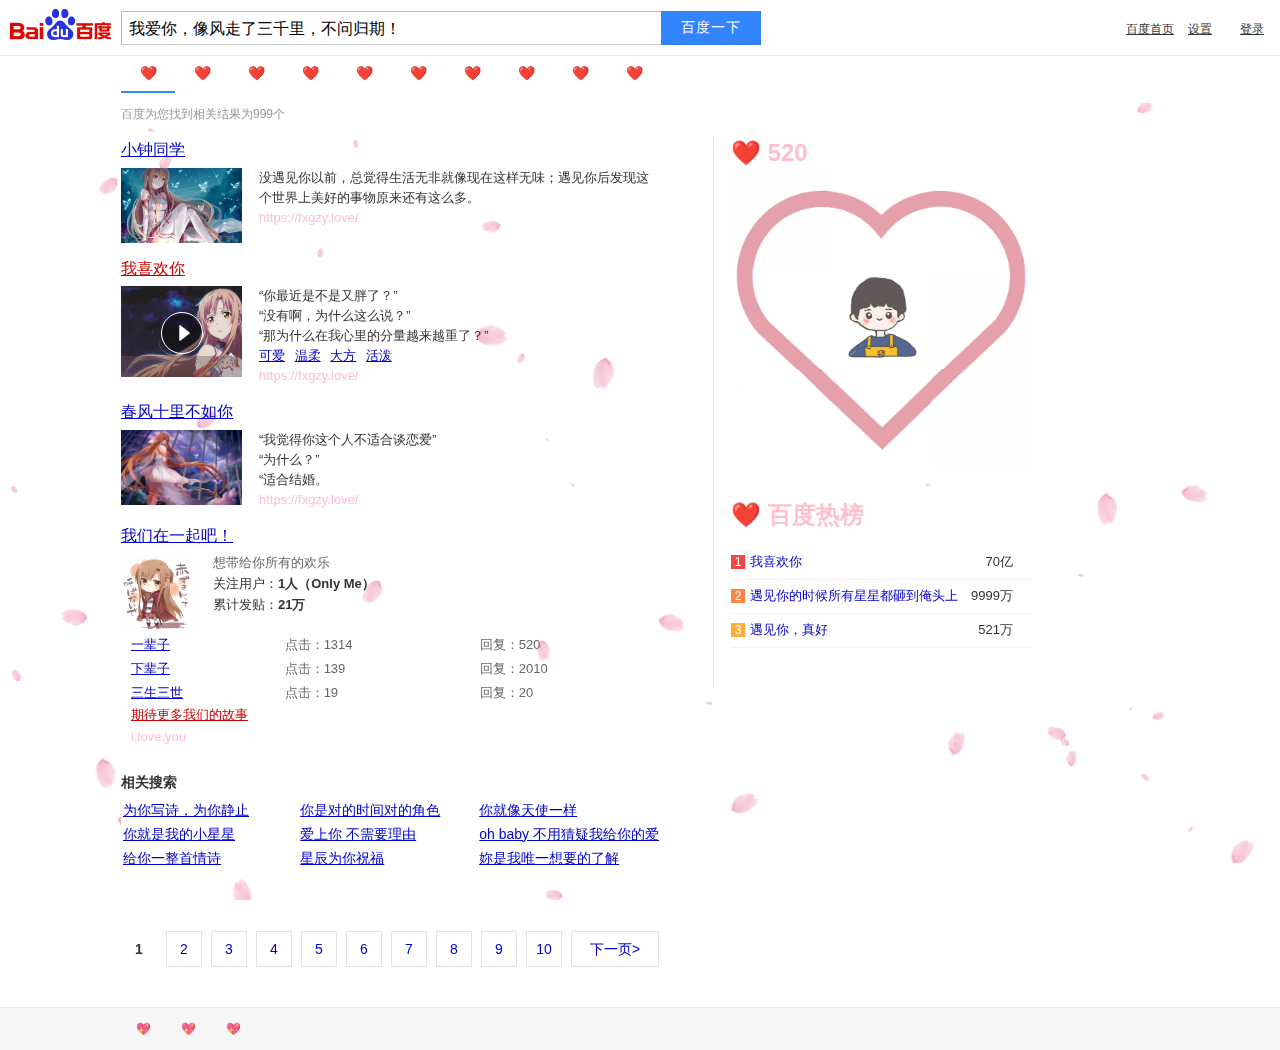
==== commit bcf81a59: "修改描述词" ====
--- a/result.html
+++ b/result.html
@@ -939,9 +939,7 @@
                                     <a class="c-gap-right-small op-se-listen-recommend" href="javascript:;"
                                         target="_self" title="大方">大方</a>
                                     <a class="c-gap-right-small op-se-listen-recommend" href="javascript:;"
-                                        target="_self" title="优雅">优雅</a>
-                                    <a class="c-gap-right-small op-se-listen-recommend" href="javascript:;"
-                                        target="_self" title="安静">安静</a>
+                                        target="_self" title="活泼">活泼</a>
                                 </p>
                                 <p class=" op-bk-polysemy-move"><span class="c-showurl">https://fxgzy.love/
                                     </span>
